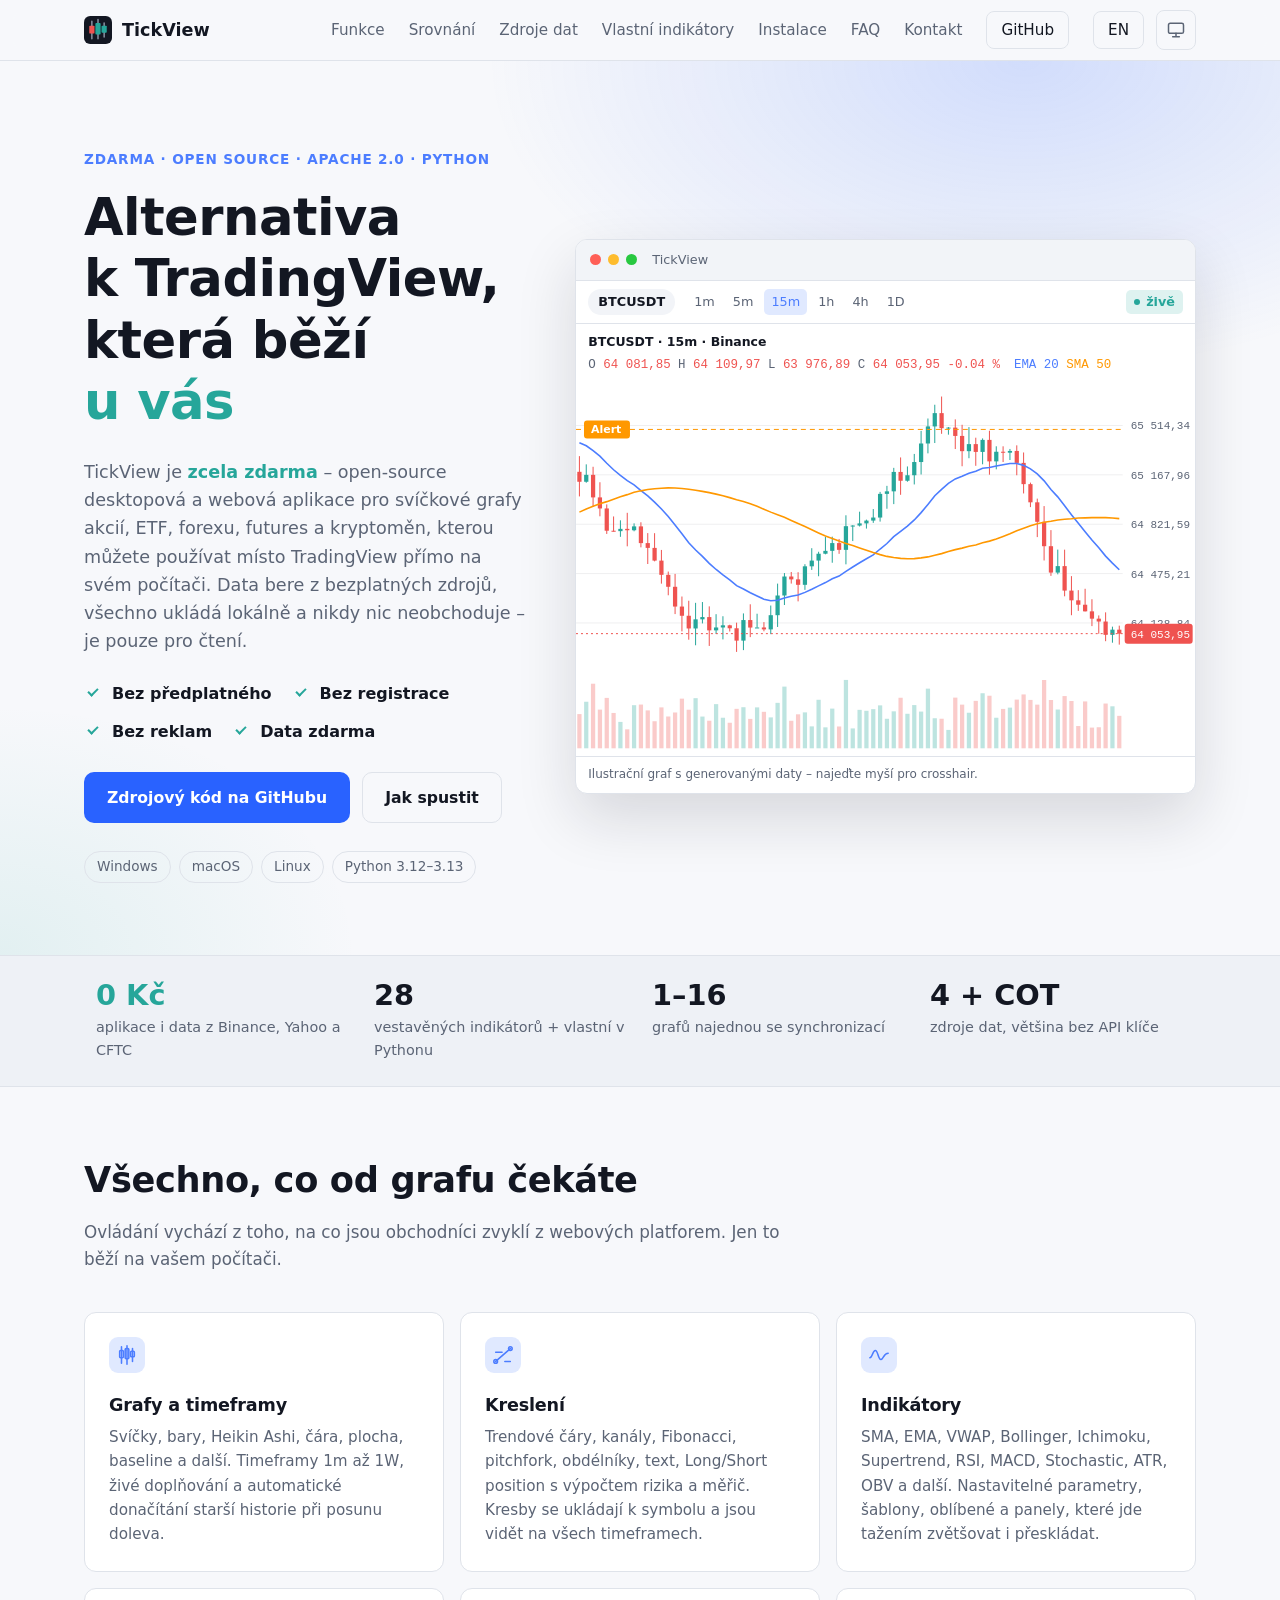
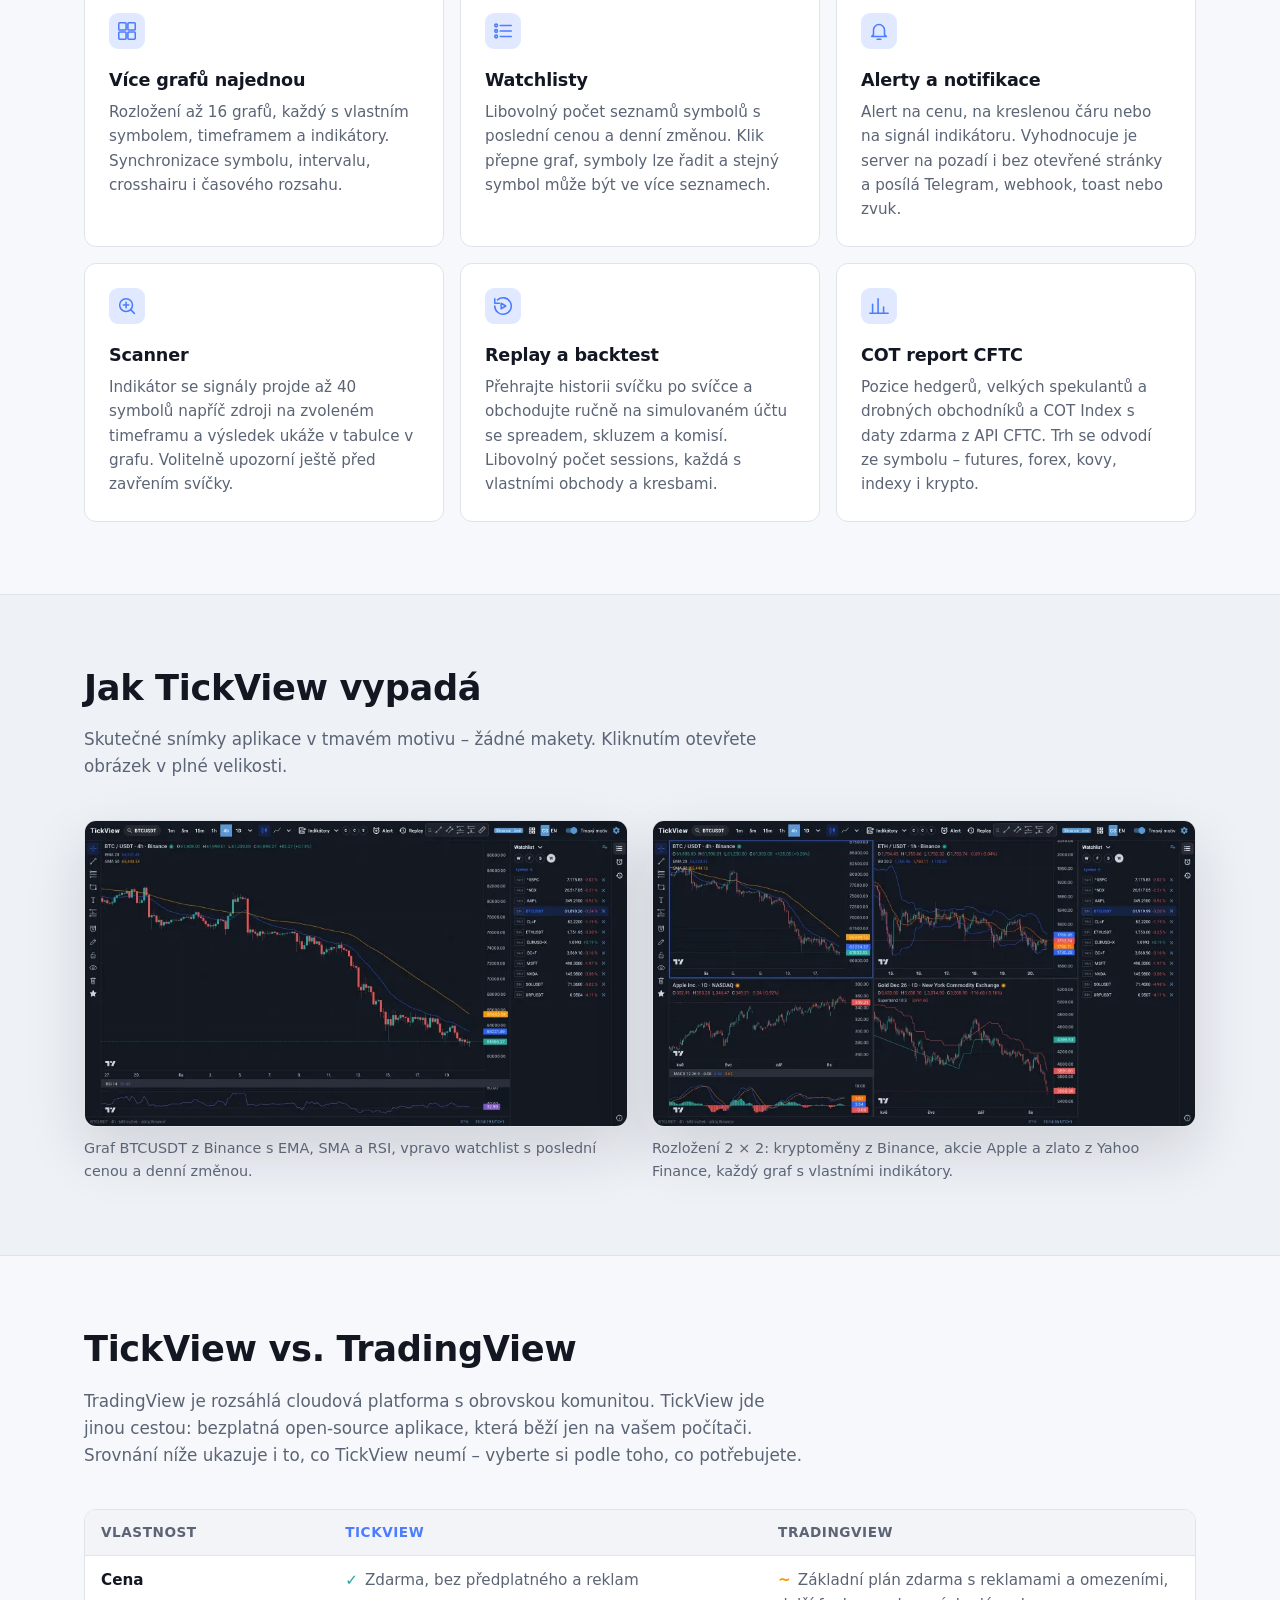
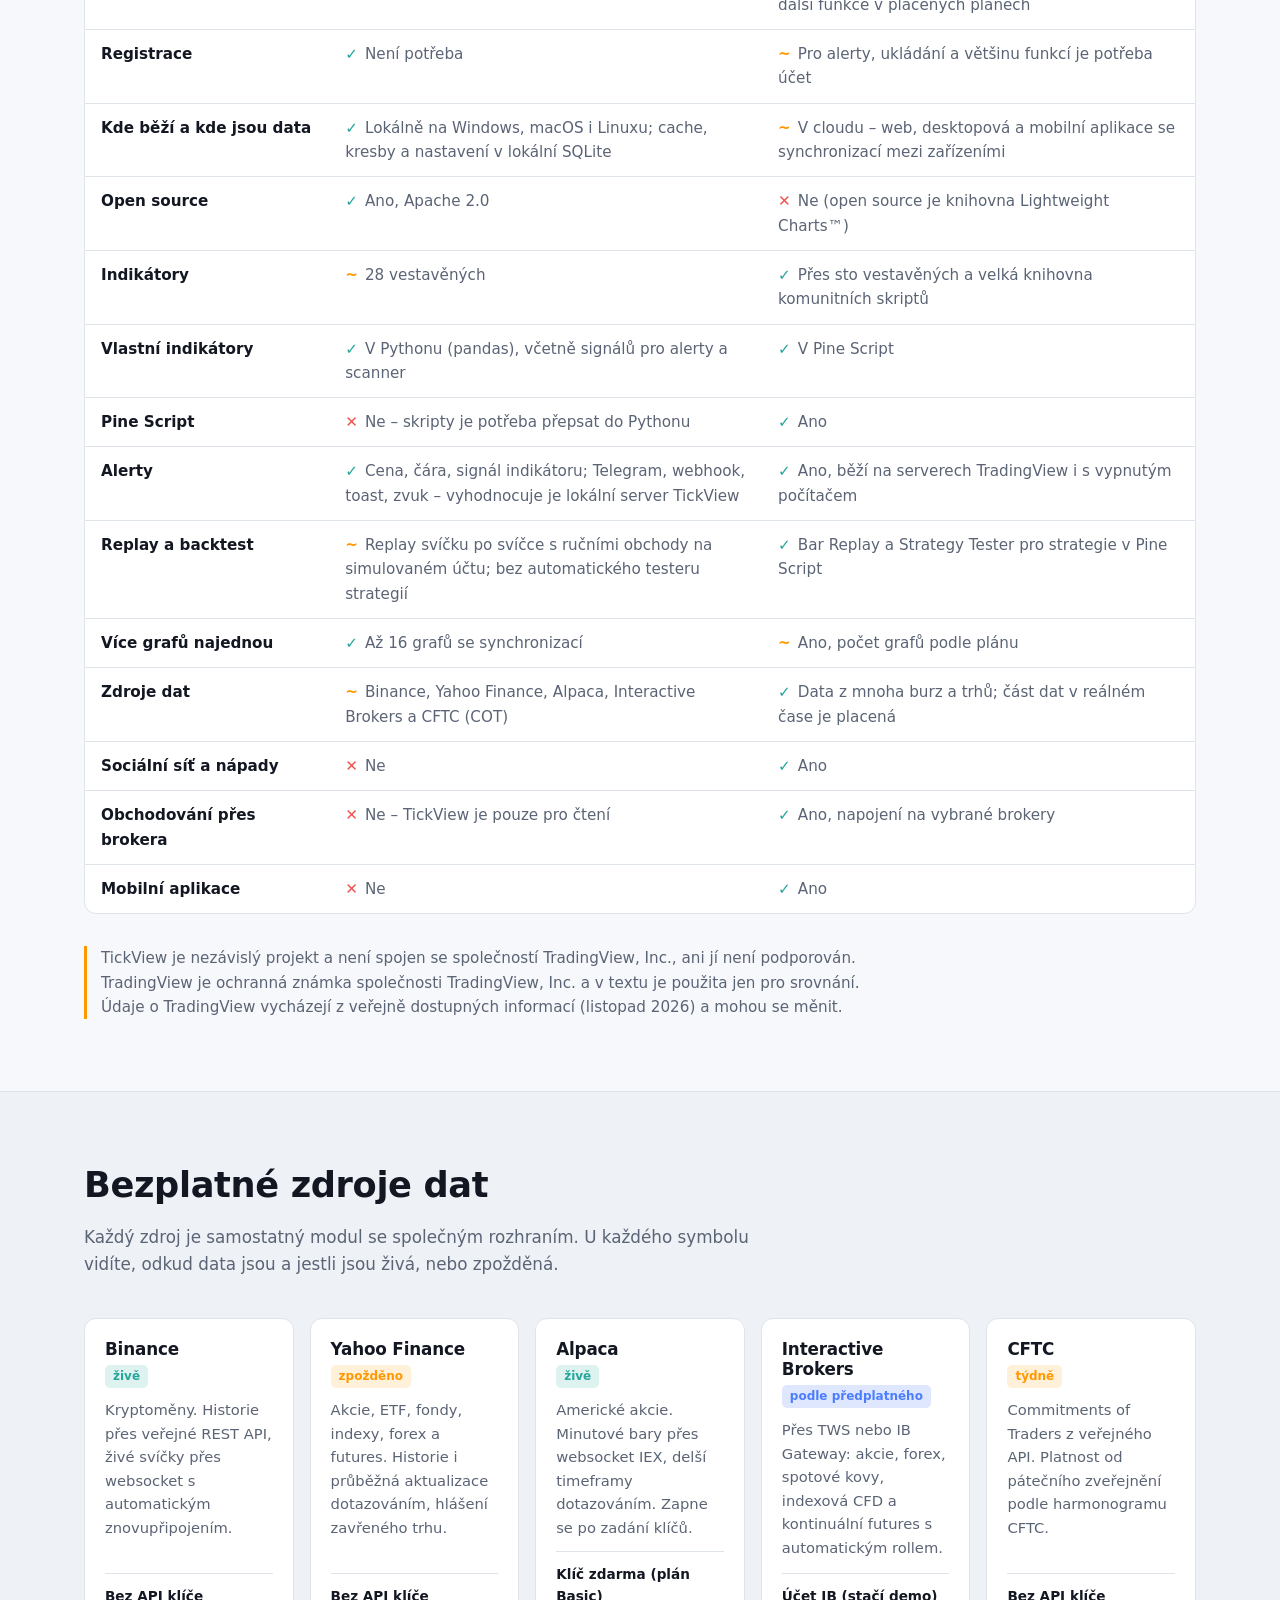
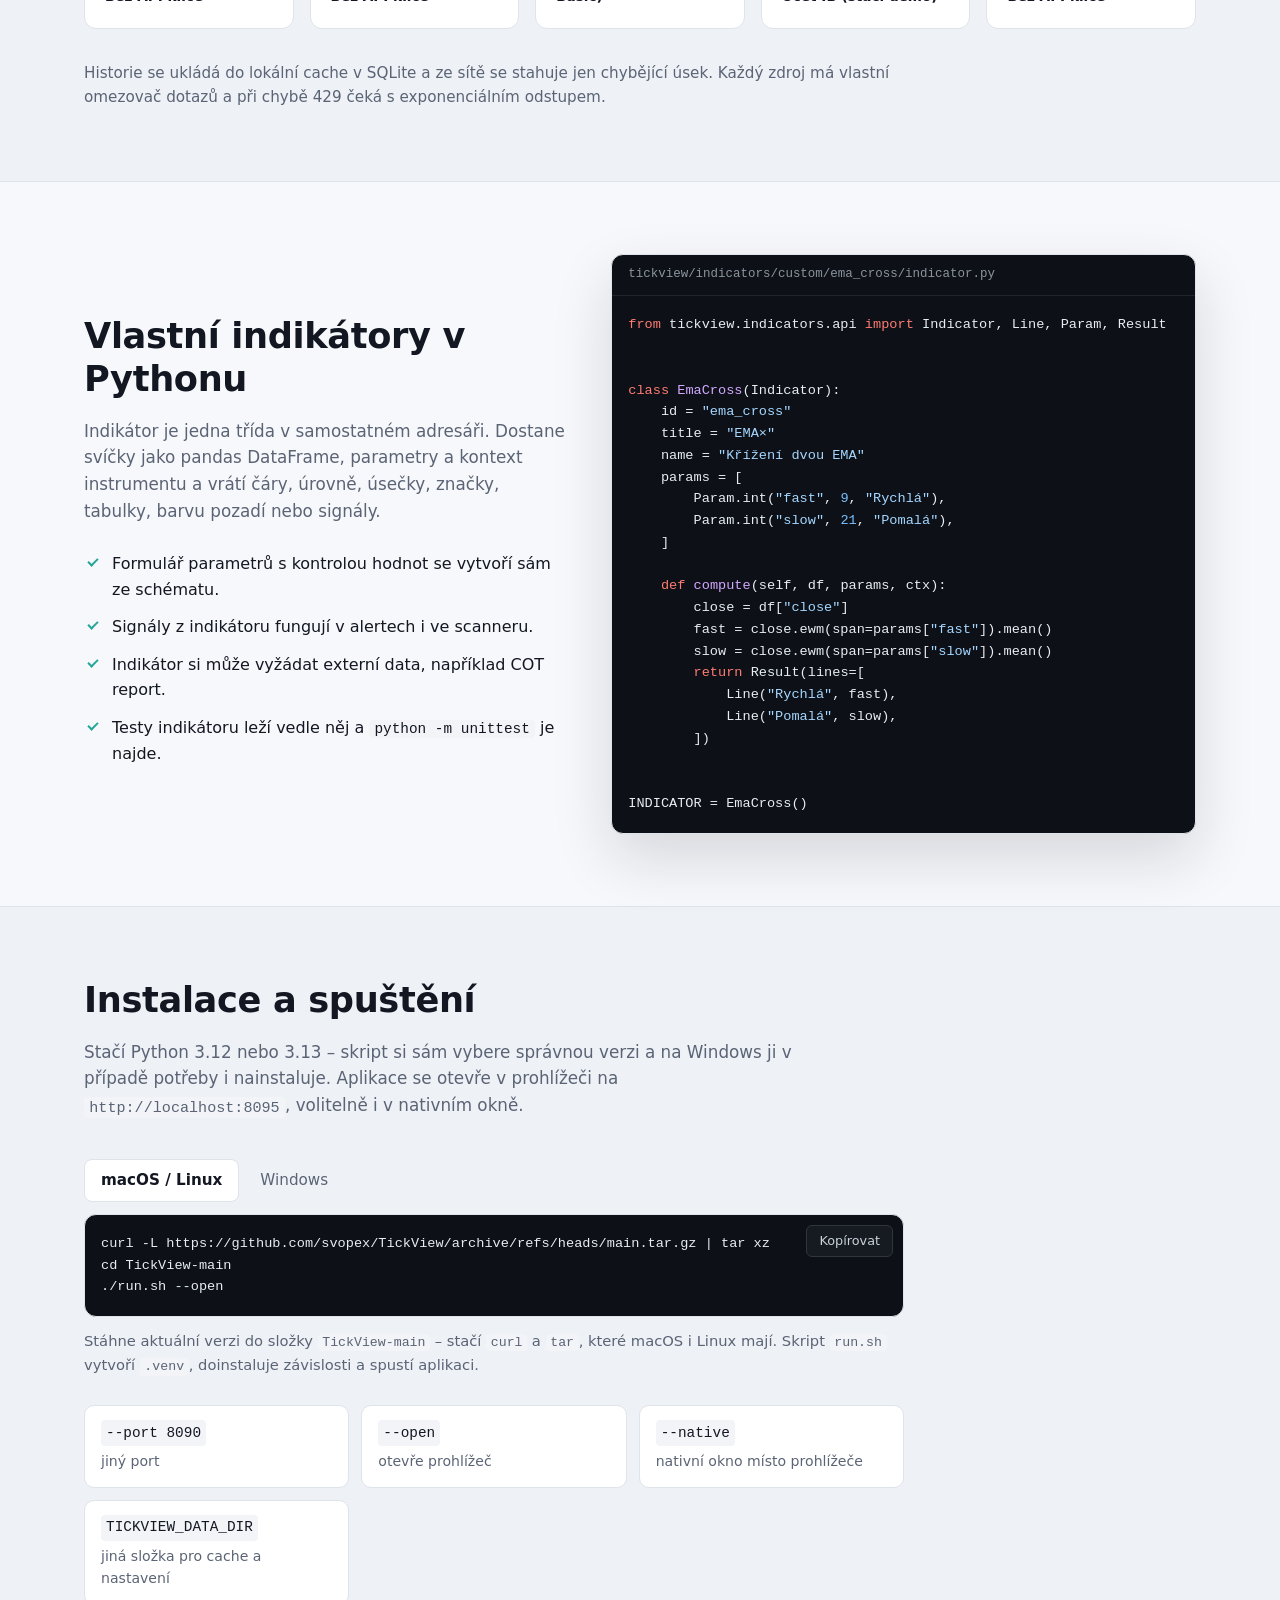
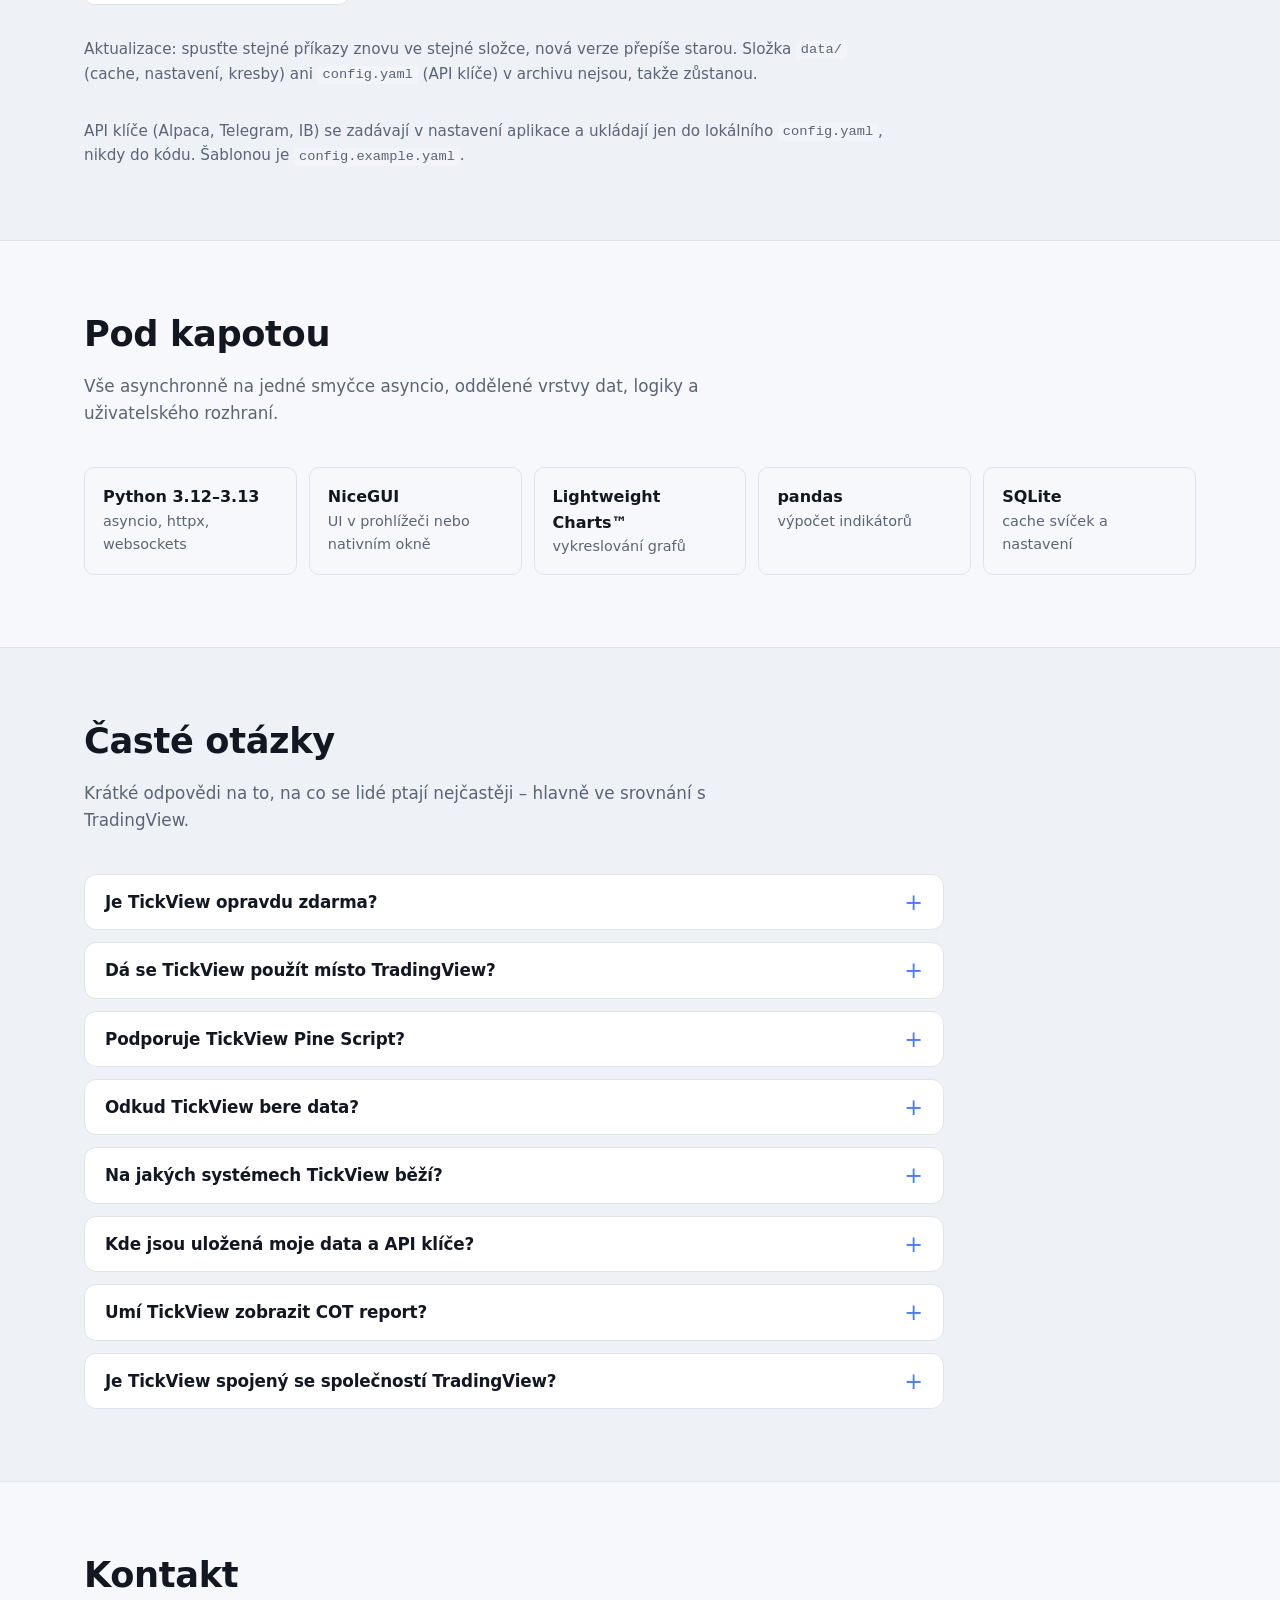
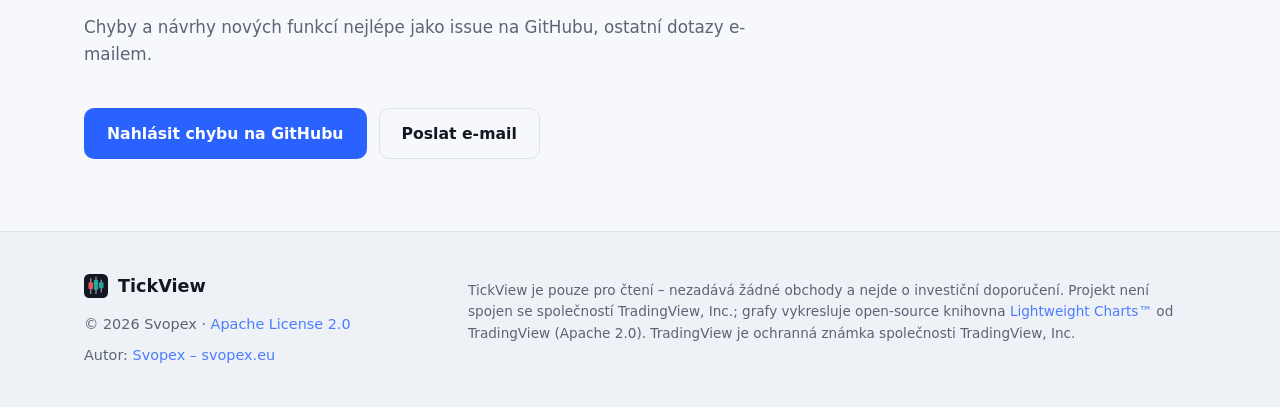
==== index.html @ 40f6e93d "Přidává ověření vlastnictví webu v Google Search Console." ====
<!doctype html>
<html lang="cs">
<head>
  <meta charset="utf-8">
  <meta name="viewport" content="width=device-width, initial-scale=1">
  <title>TickView – open-source alternativa k TradingView zdarma</title>
  <meta name="description" content="Bezplatná open-source alternativa k TradingView. Grafy akcií, forexu a kryptoměn lokálně na Windows, macOS i Linuxu: indikátory v Pythonu, alerty, replay.">
  <meta name="robots" content="index, follow, max-image-preview:large">
  <meta name="author" content="Svopex">
  <meta name="theme-color" content="#0b0e14">
  <!-- Ověření vlastnictví v Google Search Console (služba https://svopex.github.io/TickView/) -->
  <meta name="google-site-verification" content="mMY6GcDdPf8kwCfTuidrC0JeHQnXLa_Z_o8nWYUf0t8">
  <!-- Ověření vlastnictví webu ve vyhledávačích: kód z dané služby vložit do content,
       řádek přesunout mimo tento komentář (stačí tady – en/ patří do stejné služby)
       (Seznam Webmaster → Ověření meta značkou, Bing Webmaster Tools → Meta tag).
  <meta name="seznam-wmt" content="KÓD-SEZNAM">
  <meta name="msvalidate.01" content="KÓD-BING">
  -->
  <!-- Náhled při sdílení (Open Graph a Twitter/X); og:image má 1200 × 630 px -->
  <meta property="og:type" content="website">
  <meta property="og:site_name" content="TickView">
  <meta property="og:url" content="https://svopex.github.io/TickView/">
  <meta property="og:title" content="TickView – open-source alternativa k TradingView zdarma">
  <meta property="og:description" content="Burzovní a krypto grafy, které běží lokálně na vašem počítači. Zdarma, bez registrace a bez reklam – indikátory v Pythonu, alerty, scanner a replay.">
  <meta property="og:locale" content="cs_CZ">
  <meta property="og:locale:alternate" content="en_US">
  <meta property="og:image" content="https://svopex.github.io/TickView/site/img/tickview-open-source-alternativa-k-tradingview-og.png">
  <meta property="og:image:type" content="image/png">
  <meta property="og:image:width" content="1200">
  <meta property="og:image:height" content="630">
  <meta property="og:image:alt" content="TickView – open-source alternativa k TradingView zdarma, ukázka svíčkového grafu BTCUSDT s indikátory">
  <meta name="twitter:card" content="summary_large_image">
  <meta name="twitter:title" content="TickView – open-source alternativa k TradingView zdarma">
  <meta name="twitter:description" content="Burzovní a krypto grafy, které běží lokálně na vašem počítači. Zdarma, bez registrace a bez reklam.">
  <meta name="twitter:image" content="https://svopex.github.io/TickView/site/img/tickview-open-source-alternativa-k-tradingview-og.png">
  <meta name="twitter:image:alt" content="TickView – open-source alternativa k TradingView zdarma, ukázka svíčkového grafu BTCUSDT s indikátory">
  <!-- Jazykové verze pro vyhledávače: čeština (výchozí) a angličtina v en/ -->
  <link rel="canonical" href="https://svopex.github.io/TickView/">
  <link rel="alternate" hreflang="cs" href="https://svopex.github.io/TickView/">
  <link rel="alternate" hreflang="en" href="https://svopex.github.io/TickView/en/">
  <link rel="alternate" hreflang="x-default" href="https://svopex.github.io/TickView/">
  <!-- Stručný popis projektu pro jazykové modely (formát llmstxt.org) -->
  <link rel="help" type="text/markdown" href="https://svopex.github.io/TickView/llms.txt" title="llms.txt">
  <link rel="icon" href="site/favicon.svg" type="image/svg+xml">
  <!-- ?v= obchází cache prohlížeče (GitHub Pages: max-age 10 min) – při změně souborů v site/ zvýšit v obou HTML.
       theme.js je záměrně bez defer: motiv se musí nastavit před vykreslením, jinak stránka problikne. -->
  <script src="site/theme.js?v=8"></script>
  <link rel="stylesheet" href="site/style.css?v=8">
  <script src="site/script.js?v=8" defer></script>
  <!-- Strukturovaná data pro vyhledávače (JSON-LD): aplikace; data, ne spustitelný skript -->
  <script type="application/ld+json">
  {
    "@context": "https://schema.org",
    "@type": "SoftwareApplication",
    "name": "TickView",
    "description": "Bezplatná open-source alternativa k TradingView: desktopová a webová aplikace v Pythonu pro svíčkové grafy akcií, ETF, forexu, futures a kryptoměn, která běží lokálně.",
    "url": "https://svopex.github.io/TickView/",
    "inLanguage": ["cs", "en"],
    "applicationCategory": "FinanceApplication",
    "applicationSubCategory": "Grafy a technická analýza",
    "operatingSystem": "Windows, macOS, Linux",
    "softwareVersion": "0.1.0",
    "softwareRequirements": "Python 3.12 nebo 3.13",
    "downloadUrl": "https://github.com/svopex/TickView/archive/refs/heads/main.zip",
    "installUrl": "https://svopex.github.io/TickView/#instalace",
    "codeRepository": "https://github.com/svopex/TickView",
    "license": "https://www.apache.org/licenses/LICENSE-2.0",
    "isAccessibleForFree": true,
    "offers": {
      "@type": "Offer",
      "price": "0",
      "priceCurrency": "CZK"
    },
    "image": "https://svopex.github.io/TickView/site/img/tickview-open-source-alternativa-k-tradingview-og.png",
    "screenshot": [
      "https://svopex.github.io/TickView/site/img/tickview-alternativa-k-tradingview-graf-btcusdt.webp",
      "https://svopex.github.io/TickView/site/img/tickview-alternativa-k-tradingview-4-grafy.webp"
    ],
    "featureList": [
      "Svíčkové grafy akcií, ETF, forexu, futures a kryptoměn",
      "28 vestavěných indikátorů a vlastní indikátory v Pythonu",
      "Kreslicí nástroje",
      "Alerty přes Telegram a webhook",
      "Scanner až 40 symbolů",
      "Replay a backtest ručních obchodů",
      "Až 16 grafů najednou",
      "COT report CFTC"
    ],
    "author": {
      "@type": "Person",
      "name": "Svopex",
      "url": "https://svopex.eu"
    }
  }
  </script>
  <!-- Strukturovaná data FAQ: otázky a odpovědi musí odpovídat sekci #faq na stránce -->
  <script type="application/ld+json">
  {
    "@context": "https://schema.org",
    "@type": "FAQPage",
    "mainEntity": [
      {
        "@type": "Question",
        "name": "Je TickView opravdu zdarma?",
        "acceptedAnswer": {
          "@type": "Answer",
          "text": "Ano. TickView je open source pod licencí Apache 2.0 a nemá předplatné, registraci ani reklamy. Data z Binance, Yahoo Finance a CFTC jsou zdarma bez API klíče, Alpaca nabízí bezplatný klíč (plán Basic). Pro Interactive Brokers potřebujete účet u IB (stačí demo) a rozsah dat závisí na vašem předplatném."
        }
      },
      {
        "@type": "Question",
        "name": "Dá se TickView použít místo TradingView?",
        "acceptedAnswer": {
          "@type": "Answer",
          "text": "Pro technickou analýzu na vlastním počítači ano: svíčkové grafy, 28 vestavěných indikátorů, kreslení, watchlisty, alerty, scanner, replay a až 16 grafů najednou. TradingView ale nenahradí, pokud potřebujete Pine Script, mobilní aplikaci, synchronizaci v cloudu, sociální síť s nápady nebo obchodování přes brokera přímo z grafu."
        }
      },
      {
        "@type": "Question",
        "name": "Podporuje TickView Pine Script?",
        "acceptedAnswer": {
          "@type": "Answer",
          "text": "Ne. Vlastní indikátory se v TickView píší v Pythonu: jedna třída dostane svíčky jako pandas DataFrame a vrátí čáry, značky, tabulky nebo signály. Skripty v Pine Script je potřeba do Pythonu přepsat."
        }
      },
      {
        "@type": "Question",
        "name": "Odkud TickView bere data?",
        "acceptedAnswer": {
          "@type": "Answer",
          "text": "Z Binance (kryptoměny, živě), Yahoo Finance (akcie, ETF, indexy, forex a futures, zpožděně), Alpaca (americké akcie, živě po zadání klíče), Interactive Brokers přes TWS nebo IB Gateway a z veřejného API CFTC pro COT report. Historie se ukládá do lokální cache v SQLite."
        }
      },
      {
        "@type": "Question",
        "name": "Na jakých systémech TickView běží?",
        "acceptedAnswer": {
          "@type": "Answer",
          "text": "Na Windows, macOS i Linuxu s Pythonem 3.12 nebo 3.13. Spouštěcí skript si připraví prostředí sám, na Windows Python v případě potřeby i nainstaluje. Aplikace se otevře v prohlížeči na localhost, volitelně v nativním okně."
        }
      },
      {
        "@type": "Question",
        "name": "Kde jsou uložená moje data a API klíče?",
        "acceptedAnswer": {
          "@type": "Answer",
          "text": "Jen na vašem počítači. Cache svíček, nastavení, kresby a watchlisty jsou v lokální databázi SQLite, API klíče v souboru config.yaml. TickView nemá žádný účet ani vlastní server; připojuje se jen ke zvoleným zdrojům dat a k Telegramu nebo webhooku, pokud si je nastavíte pro alerty."
        }
      },
      {
        "@type": "Question",
        "name": "Umí TickView zobrazit COT report?",
        "acceptedAnswer": {
          "@type": "Answer",
          "text": "Ano. Indikátory COT ukazují pozice hedgerů, velkých spekulantů a drobných obchodníků i COT Index s daty zdarma z API CFTC. Trh se odvodí ze symbolu – futures, forex, kovy, indexy i kryptoměny."
        }
      },
      {
        "@type": "Question",
        "name": "Je TickView spojený se společností TradingView?",
        "acceptedAnswer": {
          "@type": "Answer",
          "text": "Ne. TickView je nezávislý open-source projekt a není spojen se společností TradingView, Inc. Grafy vykresluje open-source knihovna Lightweight Charts™ od TradingView pod licencí Apache 2.0. TradingView je ochranná známka společnosti TradingView, Inc."
        }
      }
    ]
  }
  </script>
</head>
<body>

  <!-- Horní navigace -->
  <header class="site-header">
    <div class="container header-inner">
      <a class="brand" href="#top" aria-label="TickView – na začátek stránky">
        <img src="site/favicon.svg" alt="" width="28" height="28">
        <span>TickView</span>
      </a>
      <button class="nav-toggle" type="button" aria-expanded="false" aria-controls="site-nav" aria-label="Otevřít menu">
        <span></span><span></span><span></span>
      </button>
      <nav id="site-nav" class="site-nav">
        <a href="#funkce">Funkce</a>
        <a href="#srovnani">Srovnání</a>
        <a href="#zdroje">Zdroje dat</a>
        <a href="#indikatory">Vlastní indikátory</a>
        <a href="#instalace">Instalace</a>
        <a href="#faq">FAQ</a>
        <a href="#kontakt">Kontakt</a>
        <a class="nav-github" href="https://github.com/svopex/TickView" target="_blank" rel="noopener">GitHub</a>
        <!-- Přepínač jazyka: odkaz na anglickou verzi -->
        <a class="nav-lang" href="en/" hreflang="en" lang="en" aria-label="English version" title="English version">EN</a>
      </nav>
      <!-- Přepínač motivu: podle prohlížeče / světlý / tmavý (site/theme.js) -->
      <button class="theme-toggle" type="button" data-mode="auto" aria-label="Motiv: podle prohlížeče (klik přepne)" title="Motiv: podle prohlížeče (klik přepne)">
        <svg class="theme-icon theme-icon-auto" viewBox="0 0 24 24" aria-hidden="true"><rect x="3" y="4" width="18" height="12" rx="2"/><path d="M8 20h8M12 16v4"/></svg>
        <svg class="theme-icon theme-icon-light" viewBox="0 0 24 24" aria-hidden="true"><circle cx="12" cy="12" r="4"/><path d="M12 2v2M12 20v2M4.9 4.9l1.4 1.4M17.7 17.7l1.4 1.4M2 12h2M20 12h2M4.9 19.1l1.4-1.4M17.7 6.3l1.4-1.4"/></svg>
        <svg class="theme-icon theme-icon-dark" viewBox="0 0 24 24" aria-hidden="true"><path d="M20 14.5A8 8 0 1 1 9.5 4a6.5 6.5 0 0 0 10.5 10.5z"/></svg>
      </button>
    </div>
  </header>

  <main id="top">

    <!-- Úvodní sekce s ukázkovým grafem -->
    <section class="hero">
      <div class="container hero-inner">
        <div class="hero-copy">
          <p class="eyebrow">Zdarma · Open source · Apache 2.0 · Python</p>
          <h1>Alternativa k&nbsp;TradingView, která běží <span class="accent">u&nbsp;vás</span></h1>
          <p class="lead">
            TickView je <strong class="accent">zcela zdarma</strong> – open-source desktopová
            a webová aplikace pro svíčkové grafy akcií, ETF, forexu, futures a kryptoměn,
            kterou můžete používat místo TradingView přímo na svém počítači.
            Data bere z bezplatných zdrojů, všechno ukládá lokálně a nikdy nic
            neobchoduje – je pouze pro čtení.
          </p>
          <!-- Zdůraznění, že aplikace nic nestojí -->
          <ul class="check-list free-list" aria-label="Co TickView nevyžaduje">
            <li>Bez předplatného</li>
            <li>Bez registrace</li>
            <li>Bez reklam</li>
            <li>Data zdarma</li>
          </ul>
          <div class="hero-actions">
            <a class="btn btn-primary" href="https://github.com/svopex/TickView" target="_blank" rel="noopener">Zdrojový kód na GitHubu</a>
            <a class="btn btn-ghost" href="#instalace">Jak spustit</a>
          </div>
          <ul class="pill-list" aria-label="Podporované platformy">
            <li>Windows</li>
            <li>macOS</li>
            <li>Linux</li>
            <li>Python 3.12–3.13</li>
          </ul>
        </div>

        <figure class="hero-window">
          <div class="window-bar">
            <span class="dot dot-red"></span><span class="dot dot-yellow"></span><span class="dot dot-green"></span>
            <span class="window-title">TickView</span>
          </div>
          <div class="window-toolbar">
            <span class="symbol-pill">BTCUSDT</span>
            <span class="tf-list"><span class="tf">1m</span><span class="tf">5m</span><span class="tf tf-active">15m</span><span class="tf">1h</span><span class="tf">4h</span><span class="tf">1D</span></span>
            <span class="live-tag">živě</span>
          </div>
          <div class="chart-legend">
            <strong>BTCUSDT · 15m · Binance</strong>
            <span class="legend-values" id="legend-values">O <span data-field="open"></span> H <span data-field="high"></span> L <span data-field="low"></span> C <span data-field="close"></span> <span data-field="change"></span></span>
            <span><span class="ma-fast">EMA 20</span> <span class="ma-slow">SMA 50</span></span>
          </div>
          <div class="hero-chart" id="hero-chart"></div>
          <figcaption>Ilustrační graf s generovanými daty – najeďte myší pro crosshair.</figcaption>
        </figure>
      </div>
    </section>

    <!-- Pás s klíčovými čísly -->
    <section class="stats" aria-label="TickView v číslech">
      <div class="container stats-grid">
        <div class="stat"><strong class="accent">0 Kč</strong><span>aplikace i data z Binance, Yahoo a CFTC</span></div>
        <div class="stat"><strong>28</strong><span>vestavěných indikátorů + vlastní v Pythonu</span></div>
        <div class="stat"><strong>1–16</strong><span>grafů najednou se synchronizací</span></div>
        <div class="stat"><strong>4 + COT</strong><span>zdroje dat, většina bez API klíče</span></div>
      </div>
    </section>

    <!-- Přehled funkcí -->
    <section id="funkce" class="section">
      <div class="container">
        <header class="section-head">
          <h2>Všechno, co od grafu čekáte</h2>
          <p>Ovládání vychází z toho, na co jsou obchodníci zvyklí z webových platforem. Jen to běží na vašem počítači.</p>
        </header>

        <div class="feature-grid">
          <article class="feature">
            <svg class="icon" viewBox="0 0 24 24" aria-hidden="true"><path d="M6 3v18M12 2v20M18 5v14"/><rect x="4" y="7" width="4" height="8" rx="1"/><rect x="10" y="5" width="4" height="11" rx="1"/><rect x="16" y="8" width="4" height="6" rx="1"/></svg>
            <h3>Grafy a timeframy</h3>
            <p>Svíčky, bary, Heikin Ashi, čára, plocha, baseline a další. Timeframy 1m až 1W, živé doplňování a automatické donačítání starší historie při posunu doleva.</p>
          </article>
          <article class="feature">
            <svg class="icon" viewBox="0 0 24 24" aria-hidden="true"><path d="M4 19 20 5"/><circle cx="4" cy="19" r="2"/><circle cx="20" cy="5" r="2"/><path d="M4 9h7M14 19h6"/></svg>
            <h3>Kreslení</h3>
            <p>Trendové čáry, kanály, Fibonacci, pitchfork, obdélníky, text, Long/Short position s výpočtem rizika a měřič. Kresby se ukládají k symbolu a jsou vidět na všech timeframech.</p>
          </article>
          <article class="feature">
            <svg class="icon" viewBox="0 0 24 24" aria-hidden="true"><path d="M2 15c3 0 3-8 6-8s3 10 6 10 3-7 8-7"/></svg>
            <h3>Indikátory</h3>
            <p>SMA, EMA, VWAP, Bollinger, Ichimoku, Supertrend, RSI, MACD, Stochastic, ATR, OBV a další. Nastavitelné parametry, šablony, oblíbené a panely, které jde tažením zvětšovat i přeskládat.</p>
          </article>
          <article class="feature">
            <svg class="icon" viewBox="0 0 24 24" aria-hidden="true"><rect x="3" y="3" width="8" height="8" rx="1"/><rect x="13" y="3" width="8" height="8" rx="1"/><rect x="3" y="13" width="8" height="8" rx="1"/><rect x="13" y="13" width="8" height="8" rx="1"/></svg>
            <h3>Více grafů najednou</h3>
            <p>Rozložení až 16 grafů, každý s vlastním symbolem, timeframem a indikátory. Synchronizace symbolu, intervalu, crosshairu i časového rozsahu.</p>
          </article>
          <article class="feature">
            <svg class="icon" viewBox="0 0 24 24" aria-hidden="true"><path d="M9 6h12M9 12h12M9 18h12"/><circle cx="4.5" cy="6" r="1.5"/><circle cx="4.5" cy="12" r="1.5"/><circle cx="4.5" cy="18" r="1.5"/></svg>
            <h3>Watchlisty</h3>
            <p>Libovolný počet seznamů symbolů s poslední cenou a denní změnou. Klik přepne graf, symboly lze řadit a stejný symbol může být ve více seznamech.</p>
          </article>
          <article class="feature">
            <svg class="icon" viewBox="0 0 24 24" aria-hidden="true"><path d="M6 16v-5a6 6 0 0 1 12 0v5l2 2H4z"/><path d="M10 21h4"/></svg>
            <h3>Alerty a notifikace</h3>
            <p>Alert na cenu, na kreslenou čáru nebo na signál indikátoru. Vyhodnocuje je server na pozadí i bez otevřené stránky a posílá Telegram, webhook, toast nebo zvuk.</p>
          </article>
          <article class="feature">
            <svg class="icon" viewBox="0 0 24 24" aria-hidden="true"><circle cx="11" cy="11" r="7"/><path d="m20 20-4-4"/><path d="M8 11h6M11 8v6"/></svg>
            <h3>Scanner</h3>
            <p>Indikátor se signály projde až 40 symbolů napříč zdroji na zvoleném timeframu a výsledek ukáže v tabulce v grafu. Volitelně upozorní ještě před zavřením svíčky.</p>
          </article>
          <article class="feature">
            <svg class="icon" viewBox="0 0 24 24" aria-hidden="true"><path d="M3 12a9 9 0 1 0 3-6.7"/><path d="M3 4v5h5"/><path d="m10 9 5 3-5 3z"/></svg>
            <h3>Replay a backtest</h3>
            <p>Přehrajte historii svíčku po svíčce a obchodujte ručně na simulovaném účtu se spreadem, skluzem a komisí. Libovolný počet sessions, každá s vlastními obchody a kresbami.</p>
          </article>
          <article class="feature">
            <svg class="icon" viewBox="0 0 24 24" aria-hidden="true"><path d="M5 20V10M11 20V4M17 20v-7M2 20h20"/></svg>
            <h3>COT report CFTC</h3>
            <p>Pozice hedgerů, velkých spekulantů a drobných obchodníků a COT Index s daty zdarma z API CFTC. Trh se odvodí ze symbolu – futures, forex, kovy, indexy i krypto.</p>
          </article>
        </div>
      </div>
    </section>

    <!-- Skutečné snímky aplikace (WebP 1600 × 900); jsou pod ohybem stránky, proto loading="lazy" -->
    <section id="ukazka" class="section section-alt">
      <div class="container">
        <header class="section-head">
          <h2>Jak TickView vypadá</h2>
          <p>Skutečné snímky aplikace v tmavém motivu – žádné makety. Kliknutím otevřete obrázek v plné velikosti.</p>
        </header>
        <div class="screenshot-grid">
          <figure class="screenshot">
            <a href="site/img/tickview-alternativa-k-tradingview-graf-btcusdt.webp">
              <img src="site/img/tickview-alternativa-k-tradingview-graf-btcusdt.webp" srcset="site/img/tickview-alternativa-k-tradingview-graf-btcusdt-800.webp 800w, site/img/tickview-alternativa-k-tradingview-graf-btcusdt.webp 1600w" sizes="(min-width: 900px) 560px, 100vw" width="1600" height="900" loading="lazy" decoding="async"
                   alt="TickView: svíčkový graf BTCUSDT 4h z Binance s indikátory EMA 20, SMA 50 a RSI a watchlistem akcií, indexů a kryptoměn">
            </a>
            <figcaption>Graf BTCUSDT z Binance s EMA, SMA a RSI, vpravo watchlist s poslední cenou a denní změnou.</figcaption>
          </figure>
          <figure class="screenshot">
            <a href="site/img/tickview-alternativa-k-tradingview-4-grafy.webp">
              <img src="site/img/tickview-alternativa-k-tradingview-4-grafy.webp" srcset="site/img/tickview-alternativa-k-tradingview-4-grafy-800.webp 800w, site/img/tickview-alternativa-k-tradingview-4-grafy.webp 1600w" sizes="(min-width: 900px) 560px, 100vw" width="1600" height="900" loading="lazy" decoding="async"
                   alt="TickView: rozložení čtyř grafů – BTCUSDT s klouzavými průměry, ETHUSDT s Bollingerovými pásmy, akcie Apple s MACD a zlato se Supertrendem">
            </a>
            <figcaption>Rozložení 2 × 2: kryptoměny z Binance, akcie Apple a zlato z Yahoo Finance, každý graf s vlastními indikátory.</figcaption>
          </figure>
        </div>
      </div>
    </section>

    <!-- Férové srovnání s TradingView: název používáme jen popisně, včetně toho, co TickView nemá.
         Třídy cmp-yes / cmp-no / cmp-partial přidávají před text značku ✓ / ✕ / ~ (site/style.css). -->
    <section id="srovnani" class="section">
      <div class="container">
        <header class="section-head">
          <h2>TickView vs. TradingView</h2>
          <p>
            TradingView je rozsáhlá cloudová platforma s obrovskou komunitou. TickView jde jinou cestou:
            bezplatná open-source aplikace, která běží jen na vašem počítači. Srovnání níže ukazuje i to,
            co TickView neumí – vyberte si podle toho, co potřebujete.
          </p>
        </header>

        <div class="table-wrap">
          <table class="compare-table">
            <caption class="visually-hidden">Srovnání funkcí TickView a TradingView</caption>
            <thead>
              <tr>
                <th scope="col">Vlastnost</th>
                <th scope="col">TickView</th>
                <th scope="col">TradingView</th>
              </tr>
            </thead>
            <tbody>
              <tr>
                <th scope="row">Cena</th>
                <td class="cmp-yes">Zdarma, bez předplatného a reklam</td>
                <td class="cmp-partial">Základní plán zdarma s reklamami a omezeními, další funkce v placených plánech</td>
              </tr>
              <tr>
                <th scope="row">Registrace</th>
                <td class="cmp-yes">Není potřeba</td>
                <td class="cmp-partial">Pro alerty, ukládání a většinu funkcí je potřeba účet</td>
              </tr>
              <tr>
                <th scope="row">Kde běží a kde jsou data</th>
                <td class="cmp-yes">Lokálně na Windows, macOS i Linuxu; cache, kresby a nastavení v lokální SQLite</td>
                <td class="cmp-partial">V cloudu – web, desktopová a mobilní aplikace se synchronizací mezi zařízeními</td>
              </tr>
              <tr>
                <th scope="row">Open source</th>
                <td class="cmp-yes">Ano, Apache 2.0</td>
                <td class="cmp-no">Ne (open source je knihovna Lightweight Charts™)</td>
              </tr>
              <tr>
                <th scope="row">Indikátory</th>
                <td class="cmp-partial">28 vestavěných</td>
                <td class="cmp-yes">Přes sto vestavěných a velká knihovna komunitních skriptů</td>
              </tr>
              <tr>
                <th scope="row">Vlastní indikátory</th>
                <td class="cmp-yes">V Pythonu (pandas), včetně signálů pro alerty a scanner</td>
                <td class="cmp-yes">V Pine Script</td>
              </tr>
              <tr>
                <th scope="row">Pine Script</th>
                <td class="cmp-no">Ne – skripty je potřeba přepsat do Pythonu</td>
                <td class="cmp-yes">Ano</td>
              </tr>
              <tr>
                <th scope="row">Alerty</th>
                <td class="cmp-yes">Cena, čára, signál indikátoru; Telegram, webhook, toast, zvuk – vyhodnocuje je lokální server TickView</td>
                <td class="cmp-yes">Ano, běží na serverech TradingView i s vypnutým počítačem</td>
              </tr>
              <tr>
                <th scope="row">Replay a backtest</th>
                <td class="cmp-partial">Replay svíčku po svíčce s ručními obchody na simulovaném účtu; bez automatického testeru strategií</td>
                <td class="cmp-yes">Bar Replay a Strategy Tester pro strategie v Pine Script</td>
              </tr>
              <tr>
                <th scope="row">Více grafů najednou</th>
                <td class="cmp-yes">Až 16 grafů se synchronizací</td>
                <td class="cmp-partial">Ano, počet grafů podle plánu</td>
              </tr>
              <tr>
                <th scope="row">Zdroje dat</th>
                <td class="cmp-partial">Binance, Yahoo Finance, Alpaca, Interactive Brokers a CFTC (COT)</td>
                <td class="cmp-yes">Data z mnoha burz a trhů; část dat v reálném čase je placená</td>
              </tr>
              <tr>
                <th scope="row">Sociální síť a nápady</th>
                <td class="cmp-no">Ne</td>
                <td class="cmp-yes">Ano</td>
              </tr>
              <tr>
                <th scope="row">Obchodování přes brokera</th>
                <td class="cmp-no">Ne – TickView je pouze pro čtení</td>
                <td class="cmp-yes">Ano, napojení na vybrané brokery</td>
              </tr>
              <tr>
                <th scope="row">Mobilní aplikace</th>
                <td class="cmp-no">Ne</td>
                <td class="cmp-yes">Ano</td>
              </tr>
            </tbody>
          </table>
        </div>

        <!-- Viditelné upozornění na nezávislost (právní mantinel: název TradingView jen popisně) -->
        <p class="note independence-note">
          TickView je nezávislý projekt a není spojen se společností TradingView, Inc., ani jí není podporován.
          TradingView je ochranná známka společnosti TradingView, Inc. a v textu je použita jen pro srovnání.
          Údaje o TradingView vycházejí z veřejně dostupných informací (listopad 2026) a mohou se měnit.
        </p>
      </div>
    </section>

    <!-- Zdroje dat -->
    <section id="zdroje" class="section section-alt">
      <div class="container">
        <header class="section-head">
          <h2>Bezplatné zdroje dat</h2>
          <p>Každý zdroj je samostatný modul se společným rozhraním. U každého symbolu vidíte, odkud data jsou a jestli jsou živá, nebo zpožděná.</p>
        </header>

        <div class="source-grid">
          <article class="source">
            <header><h3>Binance</h3><span class="tag tag-live">živě</span></header>
            <p>Kryptoměny. Historie přes veřejné REST API, živé svíčky přes websocket s automatickým znovupřipojením.</p>
            <p class="source-meta">Bez API klíče</p>
          </article>
          <article class="source">
            <header><h3>Yahoo Finance</h3><span class="tag tag-delay">zpožděno</span></header>
            <p>Akcie, ETF, fondy, indexy, forex a futures. Historie i průběžná aktualizace dotazováním, hlášení zavřeného trhu.</p>
            <p class="source-meta">Bez API klíče</p>
          </article>
          <article class="source">
            <header><h3>Alpaca</h3><span class="tag tag-live">živě</span></header>
            <p>Americké akcie. Minutové bary přes websocket IEX, delší timeframy dotazováním. Zapne se po zadání klíčů.</p>
            <p class="source-meta">Klíč zdarma (plán Basic)</p>
          </article>
          <article class="source">
            <header><h3>Interactive Brokers</h3><span class="tag tag-mixed">podle předplatného</span></header>
            <p>Přes TWS nebo IB Gateway: akcie, forex, spotové kovy, indexová CFD a kontinuální futures s automatickým rollem.</p>
            <p class="source-meta">Účet IB (stačí demo)</p>
          </article>
          <article class="source">
            <header><h3>CFTC</h3><span class="tag tag-delay">týdně</span></header>
            <p>Commitments of Traders z veřejného API. Platnost od pátečního zveřejnění podle harmonogramu CFTC.</p>
            <p class="source-meta">Bez API klíče</p>
          </article>
        </div>

        <p class="note">
          Historie se ukládá do lokální cache v SQLite a ze sítě se stahuje jen chybějící úsek.
          Každý zdroj má vlastní omezovač dotazů a při chybě 429 čeká s exponenciálním odstupem.
        </p>
      </div>
    </section>

    <!-- Vlastní indikátory s ukázkou kódu -->
    <section id="indikatory" class="section">
      <div class="container split">
        <div class="split-copy">
          <h2>Vlastní indikátory v Pythonu</h2>
          <p>
            Indikátor je jedna třída v samostatném adresáři. Dostane svíčky jako pandas
            DataFrame, parametry a kontext instrumentu a vrátí čáry, úrovně, úsečky,
            značky, tabulky, barvu pozadí nebo signály.
          </p>
          <ul class="check-list">
            <li>Formulář parametrů s kontrolou hodnot se vytvoří sám ze schématu.</li>
            <li>Signály z indikátoru fungují v alertech i ve scanneru.</li>
            <li>Indikátor si může vyžádat externí data, například COT report.</li>
            <li>Testy indikátoru leží vedle něj a <code>python -m unittest</code> je najde.</li>
          </ul>
        </div>
        <div class="code-card">
          <div class="code-head">
            <span>tickview/indicators/custom/ema_cross/indicator.py</span>
          </div>
<pre><code><span class="tok-k">from</span> tickview.indicators.api <span class="tok-k">import</span> Indicator, Line, Param, Result


<span class="tok-k">class</span> <span class="tok-f">EmaCross</span>(Indicator):
    id = <span class="tok-s">"ema_cross"</span>
    title = <span class="tok-s">"EMA×"</span>
    name = <span class="tok-s">"Křížení dvou EMA"</span>
    params = [
        Param.int(<span class="tok-s">"fast"</span>, <span class="tok-n">9</span>, <span class="tok-s">"Rychlá"</span>),
        Param.int(<span class="tok-s">"slow"</span>, <span class="tok-n">21</span>, <span class="tok-s">"Pomalá"</span>),
    ]

    <span class="tok-k">def</span> <span class="tok-f">compute</span>(self, df, params, ctx):
        close = df[<span class="tok-s">"close"</span>]
        fast = close.ewm(span=params[<span class="tok-s">"fast"</span>]).mean()
        slow = close.ewm(span=params[<span class="tok-s">"slow"</span>]).mean()
        <span class="tok-k">return</span> Result(lines=[
            Line(<span class="tok-s">"Rychlá"</span>, fast),
            Line(<span class="tok-s">"Pomalá"</span>, slow),
        ])


INDICATOR = EmaCross()</code></pre>
        </div>
      </div>
    </section>

    <!-- Instalace a spuštění -->
    <section id="instalace" class="section section-alt">
      <div class="container">
        <header class="section-head">
          <h2>Instalace a spuštění</h2>
          <p>Stačí Python 3.12 nebo 3.13 – skript si sám vybere správnou verzi a na Windows ji v případě potřeby i nainstaluje. Aplikace se otevře v prohlížeči na <code>http://localhost:8095</code>, volitelně i v nativním okně.</p>
        </header>

        <div class="tabs">
          <div class="tab-list" role="tablist" aria-label="Operační systém">
            <button class="tab" type="button" role="tab" id="tab-unix" aria-controls="panel-unix" aria-selected="true">macOS / Linux</button>
            <button class="tab" type="button" role="tab" id="tab-windows" aria-controls="panel-windows" aria-selected="false" tabindex="-1">Windows</button>
          </div>

          <!-- macOS / Linux: stažení přes curl + tar (oba jsou v systému, tar zachová spustitelný run.sh) -->
          <div class="tab-panel" role="tabpanel" id="panel-unix" aria-labelledby="tab-unix">
            <div class="terminal">
<pre id="cmd-unix"><code>curl -L https://github.com/svopex/TickView/archive/refs/heads/main.tar.gz | tar xz
cd TickView-main
./run.sh --open</code></pre>
              <button class="copy-btn" type="button" data-copy-target="cmd-unix">Kopírovat</button>
            </div>
            <p class="hint">
              Stáhne aktuální verzi do složky <code>TickView-main</code> – stačí <code>curl</code> a <code>tar</code>,
              které macOS i Linux mají. Skript <code>run.sh</code> vytvoří <code>.venv</code>, doinstaluje závislosti
              a spustí aplikaci.
            </p>
          </div>

          <!-- Windows: curl.exe a tar.exe jsou součástí Windows 10 (1803+) a 11; curl.exe kvůli aliasu curl
               v PowerShellu 5.1, .\ kvůli spuštění skriptu z aktuální složky v PowerShellu;
               --open stejně jako u run.sh, aby byl postup na obou platformách stejný -->
          <div class="tab-panel" role="tabpanel" id="panel-windows" aria-labelledby="tab-windows" hidden>
            <div class="terminal">
<pre id="cmd-windows"><code>curl.exe -L -o TickView.zip https://github.com/svopex/TickView/archive/refs/heads/main.zip
tar -xf TickView.zip
cd TickView-main
.\run-windows.bat --open</code></pre>
              <button class="copy-btn" type="button" data-copy-target="cmd-windows">Kopírovat</button>
            </div>
            <p class="hint">
              Funguje v příkazové řádce i v PowerShellu na Windows 10 a 11, <code>curl</code> a <code>tar</code> jsou
              součástí systému. Skript najde Python (když chybí, sám ho nainstaluje jen pro vás, bez administrátorských
              práv), připraví <code>.venv</code>, doinstaluje závislosti a otevře prohlížeč.
            </p>
          </div>
        </div>

        <div class="option-grid">
          <div class="option"><code>--port 8090</code><span>jiný port</span></div>
          <div class="option"><code>--open</code><span>otevře prohlížeč</span></div>
          <div class="option"><code>--native</code><span>nativní okno místo prohlížeče</span></div>
          <div class="option"><code>TICKVIEW_DATA_DIR</code><span>jiná složka pro cache a nastavení</span></div>
        </div>

        <p class="note">
          Aktualizace: spusťte stejné příkazy znovu ve stejné složce, nová verze přepíše starou.
          Složka <code>data/</code> (cache, nastavení, kresby) ani <code>config.yaml</code> (API klíče)
          v archivu nejsou, takže zůstanou.
        </p>

        <p class="note">
          API klíče (Alpaca, Telegram, IB) se zadávají v nastavení aplikace a ukládají jen do lokálního
          <code>config.yaml</code>, nikdy do kódu. Šablonou je <code>config.example.yaml</code>.
        </p>
      </div>
    </section>

    <!-- Technologie pod kapotou -->
    <section class="section">
      <div class="container">
        <header class="section-head">
          <h2>Pod kapotou</h2>
          <p>Vše asynchronně na jedné smyčce asyncio, oddělené vrstvy dat, logiky a uživatelského rozhraní.</p>
        </header>
        <ul class="stack-list">
          <li><strong>Python 3.12–3.13</strong><span>asyncio, httpx, websockets</span></li>
          <li><strong>NiceGUI</strong><span>UI v prohlížeči nebo nativním okně</span></li>
          <li><strong>Lightweight Charts™</strong><span>vykreslování grafů</span></li>
          <li><strong>pandas</strong><span>výpočet indikátorů</span></li>
          <li><strong>SQLite</strong><span>cache svíček a nastavení</span></li>
        </ul>
      </div>
    </section>

    <!-- Časté otázky: rozbalovací <details> bez JavaScriptu; texty musí odpovídat FAQPage JSON-LD v <head> -->
    <section id="faq" class="section section-alt">
      <div class="container">
        <header class="section-head">
          <h2>Časté otázky</h2>
          <p>Krátké odpovědi na to, na co se lidé ptají nejčastěji – hlavně ve srovnání s TradingView.</p>
        </header>
        <div class="faq-list">
          <details class="faq-item">
            <summary><h3>Je TickView opravdu zdarma?</h3></summary>
            <p>Ano. TickView je open source pod licencí Apache 2.0 a nemá předplatné, registraci ani reklamy. Data z Binance, Yahoo Finance a CFTC jsou zdarma bez API klíče, Alpaca nabízí bezplatný klíč (plán Basic). Pro Interactive Brokers potřebujete účet u IB (stačí demo) a rozsah dat závisí na vašem předplatném.</p>
          </details>
          <details class="faq-item">
            <summary><h3>Dá se TickView použít místo TradingView?</h3></summary>
            <p>Pro technickou analýzu na vlastním počítači ano: svíčkové grafy, 28 vestavěných indikátorů, kreslení, watchlisty, alerty, scanner, replay a až 16 grafů najednou. TradingView ale nenahradí, pokud potřebujete Pine Script, mobilní aplikaci, synchronizaci v cloudu, sociální síť s nápady nebo obchodování přes brokera přímo z grafu.</p>
          </details>
          <details class="faq-item">
            <summary><h3>Podporuje TickView Pine Script?</h3></summary>
            <p>Ne. Vlastní indikátory se v TickView píší v Pythonu: jedna třída dostane svíčky jako pandas DataFrame a vrátí čáry, značky, tabulky nebo signály. Skripty v Pine Script je potřeba do Pythonu přepsat.</p>
          </details>
          <details class="faq-item">
            <summary><h3>Odkud TickView bere data?</h3></summary>
            <p>Z Binance (kryptoměny, živě), Yahoo Finance (akcie, ETF, indexy, forex a futures, zpožděně), Alpaca (americké akcie, živě po zadání klíče), Interactive Brokers přes TWS nebo IB Gateway a z veřejného API CFTC pro COT report. Historie se ukládá do lokální cache v SQLite.</p>
          </details>
          <details class="faq-item">
            <summary><h3>Na jakých systémech TickView běží?</h3></summary>
            <p>Na Windows, macOS i Linuxu s Pythonem 3.12 nebo 3.13. Spouštěcí skript si připraví prostředí sám, na Windows Python v případě potřeby i nainstaluje. Aplikace se otevře v prohlížeči na localhost, volitelně v nativním okně.</p>
          </details>
          <details class="faq-item">
            <summary><h3>Kde jsou uložená moje data a API klíče?</h3></summary>
            <p>Jen na vašem počítači. Cache svíček, nastavení, kresby a watchlisty jsou v lokální databázi SQLite, API klíče v souboru <code>config.yaml</code>. TickView nemá žádný účet ani vlastní server; připojuje se jen ke zvoleným zdrojům dat a k Telegramu nebo webhooku, pokud si je nastavíte pro alerty.</p>
          </details>
          <details class="faq-item">
            <summary><h3>Umí TickView zobrazit COT report?</h3></summary>
            <p>Ano. Indikátory COT ukazují pozice hedgerů, velkých spekulantů a drobných obchodníků i COT Index s daty zdarma z API CFTC. Trh se odvodí ze symbolu – futures, forex, kovy, indexy i kryptoměny.</p>
          </details>
          <details class="faq-item">
            <summary><h3>Je TickView spojený se společností TradingView?</h3></summary>
            <p>Ne. TickView je nezávislý open-source projekt a není spojen se společností TradingView, Inc. Grafy vykresluje open-source knihovna Lightweight Charts™ od TradingView pod licencí Apache 2.0. TradingView je ochranná známka společnosti TradingView, Inc.</p>
          </details>
        </div>
      </div>
    </section>

    <!-- Kontakt: e-mail je v data-email obrácený a v base64, aby ho nenašli roboti;
         site/script.js ho složí až po kliknutí a rovnou otevře poštovního klienta.
         Stejný řetězec je v en/index.html a tickview/ui/about_dialog.py (při změně upravit všude). -->
    <section id="kontakt" class="section">
      <div class="container">
        <header class="section-head">
          <h2>Kontakt</h2>
          <p>Chyby a návrhy nových funkcí nejlépe jako issue na GitHubu, ostatní dotazy e-mailem.</p>
        </header>
        <div class="contact-actions">
          <a class="btn btn-primary" href="https://github.com/svopex/TickView/issues" target="_blank" rel="noopener">Nahlásit chybu na GitHubu</a>
          <button class="btn btn-ghost email-btn" type="button" data-email="dWUueGVwb3ZzQHdlaXZrY2l0">Poslat e-mail</button>
        </div>
        <noscript><p class="note">Tlačítko pro odeslání e-mailu vyžaduje JavaScript.</p></noscript>
      </div>
    </section>

  </main>

  <!-- Patička s licencí a upozorněním -->
  <footer class="site-footer">
    <div class="container footer-inner">
      <div>
        <a class="brand" href="#top">
          <img src="site/favicon.svg" alt="" width="24" height="24">
          <span>TickView</span>
        </a>
        <p>© 2026 Svopex · <a href="https://github.com/svopex/TickView/blob/main/LICENSE" target="_blank" rel="noopener">Apache License 2.0</a></p>
        <p>Autor: <a href="https://svopex.eu" target="_blank" rel="author noopener">Svopex – svopex.eu</a></p>
      </div>
      <p class="disclaimer">
        TickView je pouze pro čtení – nezadává žádné obchody a nejde o investiční doporučení.
        Projekt není spojen se společností TradingView, Inc.; grafy vykresluje open-source knihovna
        <a href="https://www.tradingview.com/lightweight-charts/" target="_blank" rel="noopener">Lightweight Charts™</a> od TradingView (Apache 2.0).
        TradingView je ochranná známka společnosti TradingView, Inc.
      </p>
    </div>
  </footer>

</body>
</html>
---- site/style.css ----
/* Styly prezentačního webu TickView (GitHub Pages). */

/* Barevné tokeny – každá barva jednou jako light-dark(světlá, tmavá).
   Bez ruční volby platí motiv prohlížeče (color-scheme: light dark),
   přepínač v hlavičce nastaví data-theme (site/theme.js). */
:root {
  color-scheme: light dark;
  --bg: light-dark(#f7f8fb, #0b0e14);
  --bg-alt: light-dark(#eef1f6, #0f131b);
  --surface: light-dark(#ffffff, #131722);
  --surface-2: light-dark(#f2f4f8, #1a1f2c);
  --border: light-dark(#dfe3ea, #242a38);
  --text: light-dark(#131722, #e6e9ef);
  --muted: light-dark(#5b6475, #9aa3b5);
  --grid: light-dark(rgba(19, 23, 34, 0.07), rgba(154, 163, 181, 0.09));
  --crosshair: light-dark(rgba(19, 23, 34, 0.45), rgba(154, 163, 181, 0.55));
  --shadow: 0 24px 60px light-dark(rgba(19, 23, 34, 0.14), rgba(0, 0, 0, 0.45));
  --accent: #2962ff;
  --accent-hover: #4c7dff;
  --up: #26a69a;
  --down: #ef5350;
  --orange: #ff9800;
  --code-bg: #0d1117;
  --radius: 12px;
  --font: system-ui, -apple-system, "Segoe UI", Roboto, "Helvetica Neue", Arial, sans-serif;
  --mono: ui-monospace, "SF Mono", Menlo, Consolas, "Liberation Mono", monospace;
}

:root[data-theme="light"] {
  color-scheme: light;
}

:root[data-theme="dark"] {
  color-scheme: dark;
}

/* Základ */
*,
*::before,
*::after {
  box-sizing: border-box;
}

html {
  scroll-behavior: smooth;
  scroll-padding-top: 72px;
}

@media (prefers-reduced-motion: reduce) {
  html {
    scroll-behavior: auto;
  }
}

body {
  margin: 0;
  background: var(--bg);
  color: var(--text);
  font-family: var(--font);
  font-size: 16px;
  line-height: 1.6;
  -webkit-font-smoothing: antialiased;
}

a {
  color: var(--accent-hover);
  text-decoration: none;
}

a:hover {
  text-decoration: underline;
}

code {
  font-family: var(--mono);
  font-size: 0.9em;
  padding: 0.1em 0.35em;
  border-radius: 4px;
  background: var(--surface-2);
}

h1,
h2,
h3 {
  line-height: 1.2;
  margin: 0 0 0.5em;
  letter-spacing: -0.01em;
}

.container {
  width: 100%;
  max-width: 1160px;
  margin: 0 auto;
  padding: 0 16px;
}

@media (min-width: 640px) {
  .container {
    padding: 0 24px;
  }
}

/* Hlavička a navigace */
.site-header {
  position: sticky;
  top: 0;
  z-index: 10;
  background: color-mix(in srgb, var(--bg) 85%, transparent);
  backdrop-filter: blur(10px);
  border-bottom: 1px solid var(--border);
}

.header-inner {
  display: flex;
  align-items: center;
  gap: 12px;
  height: 60px;
}

/* Logo vlevo, navigace a tlačítka se odsunou doprava */
.header-inner > .brand {
  margin-right: auto;
}

/* Přepínač motivu – zobrazí se jen ikona aktuálního režimu */
.theme-toggle {
  display: inline-flex;
  align-items: center;
  justify-content: center;
  width: 40px;
  height: 40px;
  padding: 0;
  border: 1px solid var(--border);
  border-radius: 8px;
  background: transparent;
  color: var(--muted);
  cursor: pointer;
}

.theme-toggle:hover {
  color: var(--text);
  border-color: var(--muted);
}

.theme-icon {
  display: none;
  width: 20px;
  height: 20px;
  fill: none;
  stroke: currentColor;
  stroke-width: 1.8;
  stroke-linecap: round;
  stroke-linejoin: round;
}

.theme-toggle[data-mode="auto"] .theme-icon-auto,
.theme-toggle[data-mode="light"] .theme-icon-light,
.theme-toggle[data-mode="dark"] .theme-icon-dark {
  display: block;
}

.brand {
  display: inline-flex;
  align-items: center;
  gap: 10px;
  color: var(--text);
  font-weight: 700;
  font-size: 1.1rem;
}

.brand:hover {
  text-decoration: none;
}

.site-nav {
  display: flex;
  align-items: center;
  gap: 24px;
}

/* Odkazy v navigaci se nezalamují (víceslovné položky jako „Data sources“) */
.site-nav a {
  color: var(--muted);
  font-size: 0.95rem;
  white-space: nowrap;
}

.site-nav a:hover {
  color: var(--text);
  text-decoration: none;
}

/* GitHub a přepínač jazyka (CS/EN) jako orámovaná tlačítka */
.site-nav .nav-github,
.site-nav .nav-lang {
  color: var(--text);
  padding: 6px 14px;
  border: 1px solid var(--border);
  border-radius: 8px;
}

.nav-toggle {
  display: none;
  width: 40px;
  height: 40px;
  padding: 10px 8px;
  border: 1px solid var(--border);
  border-radius: 8px;
  background: transparent;
  cursor: pointer;
}

.nav-toggle span {
  display: block;
  height: 2px;
  margin: 4px 0;
  background: var(--text);
  border-radius: 1px;
}

/* Mobilní navigace – rozbalovací menu pod hlavičkou; hranice 1040px, protože
   pod ní se odkazy, GitHub, přepínač jazyka a motivu do jednoho řádku nevejdou
   (anglická hlavička potřebuje ~985px, rezerva je na posuvník okna) */
@media (max-width: 1040px) {
  /* Hamburger až za přepínačem motivu, úplně vpravo */
  .nav-toggle {
    display: block;
    order: 2;
  }

  .site-nav {
    display: none;
    position: absolute;
    top: 60px;
    left: 0;
    right: 0;
    flex-direction: column;
    align-items: stretch;
    gap: 0;
    padding: 8px 16px 16px;
    background: var(--bg);
    border-bottom: 1px solid var(--border);
  }

  .site-nav.is-open {
    display: flex;
  }

  .site-nav a {
    padding: 10px 0;
  }

  .site-nav .nav-github,
  .site-nav .nav-lang {
    margin-top: 8px;
    text-align: center;
  }
}

/* Úvodní sekce */
.hero {
  padding: 64px 0 48px;
  background:
    radial-gradient(ellipse 60% 50% at 80% 0%, color-mix(in srgb, var(--accent) 18%, transparent), transparent 70%),
    radial-gradient(ellipse 40% 40% at 0% 100%, color-mix(in srgb, var(--up) 10%, transparent), transparent 70%);
}

.hero-inner {
  display: grid;
  grid-template-columns: 1fr;
  gap: 48px;
  align-items: center;
}

@media (min-width: 980px) {
  .hero {
    padding: 88px 0 72px;
  }

  .hero-inner {
    grid-template-columns: 5fr 7fr;
  }
}

.eyebrow {
  margin: 0 0 16px;
  color: var(--accent-hover);
  font-size: 0.85rem;
  font-weight: 600;
  letter-spacing: 0.06em;
  text-transform: uppercase;
}

.hero h1 {
  font-size: clamp(2rem, 5vw, 3.2rem);
  font-weight: 800;
}

.accent {
  color: var(--up);
}

.lead {
  margin: 0 0 20px;
  color: var(--muted);
  font-size: 1.1rem;
}

/* Řada „Bez předplatného / registrace / reklam“ – fajfky z .check-list, položky vedle sebe
   (dvojitý selektor, aby okraj nepřebilo pozdější .check-list { margin: 0 }) */
.check-list.free-list {
  display: flex;
  flex-wrap: wrap;
  column-gap: 20px;
  margin-bottom: 22px;
  font-weight: 600;
}

.hero-actions {
  display: flex;
  flex-wrap: wrap;
  gap: 12px;
  margin-bottom: 28px;
}

/* Základ tlačítek pro odkazy i <button>: průhledný rámeček a žádné pozadí
   (u <button> ruší výchozí vzhled prohlížeče, výška je stejná pro všechny
   varianty); .btn-primary / .btn-ghost níže pozadí i rámeček přepíšou */
.btn {
  display: inline-flex;
  align-items: center;
  justify-content: center;
  padding: 12px 22px;
  border: 1px solid transparent;
  border-radius: 10px;
  background: none;
  font-family: inherit;
  font-weight: 600;
  font-size: 0.98rem;
  cursor: pointer;
  transition: background-color 0.15s, border-color 0.15s;
}

.btn:hover {
  text-decoration: none;
}

.btn-primary {
  background: var(--accent);
  color: #fff;
}

.btn-primary:hover {
  background: var(--accent-hover);
}

.btn-ghost {
  border: 1px solid var(--border);
  color: var(--text);
}

.btn-ghost:hover {
  border-color: var(--muted);
}

/* Kontakt: odkaz na issues a tlačítko pro e-mail vedle sebe */
.contact-actions {
  display: flex;
  flex-wrap: wrap;
  gap: 12px;
}

.pill-list {
  display: flex;
  flex-wrap: wrap;
  gap: 8px;
  margin: 0;
  padding: 0;
  list-style: none;
}

.pill-list li {
  padding: 4px 12px;
  border: 1px solid var(--border);
  border-radius: 999px;
  color: var(--muted);
  font-size: 0.85rem;
}

/* Okno s ukázkovým grafem */
.hero-window {
  margin: 0;
  min-width: 0;
  background: var(--surface);
  border: 1px solid var(--border);
  border-radius: var(--radius);
  box-shadow: var(--shadow);
  overflow: hidden;
}

.window-bar {
  display: flex;
  align-items: center;
  gap: 7px;
  padding: 10px 14px;
  border-bottom: 1px solid var(--border);
  background: var(--surface-2);
}

.dot {
  width: 11px;
  height: 11px;
  border-radius: 50%;
}

.dot-red { background: #ff5f57; }
.dot-yellow { background: #febc2e; }
.dot-green { background: #28c840; }

.window-title {
  margin-left: 8px;
  color: var(--muted);
  font-size: 0.8rem;
}

.window-toolbar {
  display: flex;
  align-items: center;
  gap: 4px;
  padding: 8px 12px;
  border-bottom: 1px solid var(--border);
  font-size: 0.8rem;
  overflow: hidden;
  white-space: nowrap;
}

.symbol-pill {
  flex-shrink: 0;
  margin-right: 8px;
  padding: 3px 10px;
  border-radius: 999px;
  background: var(--surface-2);
  font-weight: 700;
}

.tf {
  padding: 3px 7px;
  border-radius: 5px;
  color: var(--muted);
}

.tf-active {
  color: var(--accent-hover);
  background: color-mix(in srgb, var(--accent) 14%, transparent);
}

.tf-list {
  display: flex;
  gap: 4px;
  min-width: 0;
  overflow: hidden;
}

.live-tag {
  flex-shrink: 0;
  margin-left: auto;
  padding: 2px 8px;
  border-radius: 5px;
  background: color-mix(in srgb, var(--up) 15%, transparent);
  color: var(--up);
  font-weight: 600;
}

.live-tag::before {
  content: "";
  display: inline-block;
  width: 6px;
  height: 6px;
  margin-right: 6px;
  border-radius: 50%;
  background: var(--up);
  vertical-align: middle;
  animation: pulse 1.6s ease-in-out infinite;
}

@keyframes pulse {
  50% { opacity: 0.3; }
}

@media (prefers-reduced-motion: reduce) {
  .live-tag::before {
    animation: none;
  }
}

.chart-legend {
  display: flex;
  flex-wrap: wrap;
  gap: 4px 14px;
  padding: 8px 12px 0;
  font-size: 0.78rem;
  font-family: var(--mono);
  color: var(--muted);
}

.chart-legend strong {
  font-family: var(--font);
  color: var(--text);
}

.legend-values.is-up span { color: var(--up); }
.legend-values.is-down span { color: var(--down); }
.ma-fast { color: var(--accent-hover); }
.ma-slow { color: var(--orange); }

.hero-chart {
  height: 320px;
  cursor: crosshair;
}

@media (min-width: 640px) {
  .hero-chart {
    height: 380px;
  }
}

.hero-chart svg {
  display: block;
  font: 11px var(--mono);
  width: 100%;
  height: 100%;
}

.hero-window figcaption {
  padding: 8px 12px;
  border-top: 1px solid var(--border);
  color: var(--muted);
  font-size: 0.75rem;
}

/* Prvky SVG grafu (generuje site/script.js) */
.grid-line { stroke: var(--grid); }
.wick-up { stroke: var(--up); }
.wick-down { stroke: var(--down); }
.body-up { fill: var(--up); }
.body-down { fill: var(--down); }
.vol-up { fill: var(--up); opacity: 0.3; }
.vol-down { fill: var(--down); opacity: 0.3; }
.ma-line { fill: none; stroke-width: 1.6; }
.ma-line-fast { stroke: var(--accent-hover); }
.ma-line-slow { stroke: var(--orange); }
.axis-label { fill: var(--muted); }
.alert-line { stroke: var(--orange); stroke-dasharray: 5 4; }
.alert-tag { fill: var(--orange); }
.alert-text { fill: #fff; font-family: var(--font); font-weight: 600; }
.last-line { stroke-dasharray: 2 3; }
.last-up .last-line { stroke: var(--up); }
.last-down .last-line { stroke: var(--down); }
.last-up .last-tag { fill: var(--up); }
.last-down .last-tag { fill: var(--down); }
.last-text { fill: #fff; }
.crosshair-line { stroke: var(--crosshair); stroke-dasharray: 4 4; }
.crosshair-tag { fill: var(--surface-2); stroke: var(--border); }
.crosshair-text { fill: var(--text); }

/* Pás s čísly */
.stats {
  border-top: 1px solid var(--border);
  border-bottom: 1px solid var(--border);
  background: var(--bg-alt);
}

.stats-grid {
  display: grid;
  grid-template-columns: repeat(2, 1fr);
}

@media (min-width: 860px) {
  .stats-grid {
    grid-template-columns: repeat(4, 1fr);
  }
}

.stat {
  display: flex;
  flex-direction: column;
  gap: 4px;
  padding: 24px 12px;
}

.stat strong {
  font-size: 1.8rem;
  font-weight: 800;
  line-height: 1.1;
}

.stat span {
  color: var(--muted);
  font-size: 0.9rem;
}

/* Obecné sekce */
.section {
  padding: 72px 0;
}

.section-alt {
  background: var(--bg-alt);
  border-top: 1px solid var(--border);
  border-bottom: 1px solid var(--border);
}

.section-head {
  max-width: 720px;
  margin-bottom: 40px;
}

.section-head h2,
.split-copy h2 {
  font-size: clamp(1.6rem, 3.5vw, 2.2rem);
  font-weight: 800;
}

.section-head p,
.split-copy p {
  margin: 0;
  color: var(--muted);
  font-size: 1.05rem;
}

.note {
  max-width: 820px;
  margin: 32px 0 0;
  color: var(--muted);
  font-size: 0.95rem;
}

/* Karty funkcí */
.feature-grid {
  display: grid;
  grid-template-columns: repeat(auto-fill, minmax(280px, 1fr));
  gap: 16px;
}

.feature {
  padding: 24px;
  background: var(--surface);
  border: 1px solid var(--border);
  border-radius: var(--radius);
  transition: border-color 0.15s, transform 0.15s;
}

.feature:hover {
  border-color: color-mix(in srgb, var(--accent) 60%, var(--border));
  transform: translateY(-2px);
}

@media (prefers-reduced-motion: reduce) {
  .feature:hover {
    transform: none;
  }
}

.feature h3 {
  font-size: 1.1rem;
}

.feature p {
  margin: 0;
  color: var(--muted);
  font-size: 0.95rem;
}

.icon {
  width: 36px;
  height: 36px;
  margin-bottom: 14px;
  padding: 7px;
  border-radius: 9px;
  background: color-mix(in srgb, var(--accent) 14%, transparent);
  fill: none;
  stroke: var(--accent-hover);
  stroke-width: 1.7;
  stroke-linecap: round;
  stroke-linejoin: round;
}

/* Karty zdrojů dat */
.source-grid {
  display: grid;
  grid-template-columns: repeat(auto-fill, minmax(200px, 1fr));
  gap: 16px;
}

.source {
  display: flex;
  flex-direction: column;
  padding: 20px;
  background: var(--surface);
  border: 1px solid var(--border);
  border-radius: var(--radius);
}

/* Štítek pod názvem zdroje – vedle dlouhého názvu by se nevešel */
.source header {
  display: flex;
  flex-direction: column;
  align-items: flex-start;
  gap: 6px;
  margin-bottom: 10px;
}

.source h3 {
  margin: 0;
  font-size: 1.05rem;
}

.source p {
  margin: 0 0 12px;
  color: var(--muted);
  font-size: 0.92rem;
}

.source .source-meta {
  margin: auto 0 0;
  padding-top: 12px;
  border-top: 1px solid var(--border);
  color: var(--text);
  font-size: 0.85rem;
  font-weight: 600;
}

.tag {
  padding: 2px 8px;
  border-radius: 5px;
  font-size: 0.75rem;
  font-weight: 600;
  white-space: nowrap;
}

.tag-live { background: color-mix(in srgb, var(--up) 15%, transparent); color: var(--up); }
.tag-delay { background: color-mix(in srgb, var(--orange) 15%, transparent); color: var(--orange); }
.tag-mixed { background: color-mix(in srgb, var(--accent) 15%, transparent); color: var(--accent-hover); }

/* Dvousloupcová sekce s ukázkou kódu */
.split {
  display: grid;
  grid-template-columns: 1fr;
  gap: 40px;
  align-items: center;
}

@media (min-width: 980px) {
  .split {
    grid-template-columns: 5fr 6fr;
  }
}

.split-copy p {
  margin-bottom: 20px;
}

.check-list {
  margin: 0;
  padding: 0;
  list-style: none;
}

.check-list li {
  position: relative;
  padding: 6px 0 6px 28px;
}

.check-list li::before {
  content: "";
  position: absolute;
  left: 4px;
  top: 13px;
  width: 10px;
  height: 6px;
  border-left: 2px solid var(--up);
  border-bottom: 2px solid var(--up);
  transform: rotate(-45deg);
}

.code-card {
  min-width: 0;
  background: var(--code-bg);
  border: 1px solid var(--border);
  border-radius: var(--radius);
  box-shadow: var(--shadow);
  overflow: hidden;
}

.code-head {
  padding: 10px 16px;
  border-bottom: 1px solid #21262d;
  color: #8b949e;
  font-family: var(--mono);
  font-size: 0.78rem;
  overflow: hidden;
  text-overflow: ellipsis;
  white-space: nowrap;
}

.code-card pre,
.terminal pre {
  margin: 0;
  padding: 18px 16px;
  overflow-x: auto;
  color: #e6edf3;
  font-family: var(--mono);
  font-size: 0.85rem;
  line-height: 1.6;
}

.code-card code,
.terminal code {
  padding: 0;
  background: none;
  font-size: inherit;
}

/* Zvýraznění syntaxe v ukázce kódu */
.tok-k { color: #ff7b72; }
.tok-s { color: #a5d6ff; }
.tok-f { color: #d2a8ff; }
.tok-n { color: #79c0ff; }

/* Záložky instalace */
.tabs {
  max-width: 820px;
}

.tab-list {
  display: flex;
  gap: 4px;
  margin-bottom: 12px;
}

.tab {
  padding: 8px 16px;
  border: 1px solid transparent;
  border-radius: 8px;
  background: transparent;
  color: var(--muted);
  font: inherit;
  font-size: 0.95rem;
  cursor: pointer;
}

.tab:hover {
  color: var(--text);
}

.tab[aria-selected="true"] {
  border-color: var(--border);
  background: var(--surface);
  color: var(--text);
  font-weight: 600;
}

:focus-visible {
  outline: 2px solid var(--accent-hover);
  outline-offset: 2px;
}

/* Blok příkazu: text se posouvá vodorovně ve vlastním sloupci, tlačítko
   „Kopírovat“ má sloupec vpravo, takže dlouhý řádek pod něj nezajede */
.terminal {
  display: flex;
  align-items: flex-start;
  background: var(--code-bg);
  border: 1px solid var(--border);
  border-radius: var(--radius);
}

.terminal pre {
  flex: 1;
  min-width: 0;
}

.copy-btn {
  flex-shrink: 0;
  margin: 10px 10px 0 0;
  padding: 5px 12px;
  border: 1px solid #30363d;
  border-radius: 6px;
  background: #161b22;
  color: #c9d1d9;
  font: inherit;
  font-size: 0.8rem;
  cursor: pointer;
}

.copy-btn:hover {
  border-color: #8b949e;
}

.copy-btn.is-copied {
  border-color: var(--up);
  color: var(--up);
}

.hint {
  margin: 12px 0 0;
  color: var(--muted);
  font-size: 0.92rem;
}

.option-grid {
  display: grid;
  grid-template-columns: repeat(auto-fill, minmax(220px, 1fr));
  gap: 12px;
  max-width: 820px;
  margin-top: 28px;
}

.option {
  display: flex;
  flex-direction: column;
  gap: 4px;
  padding: 14px 16px;
  background: var(--surface);
  border: 1px solid var(--border);
  border-radius: 10px;
}

.option > code {
  align-self: flex-start;
}

.option span {
  color: var(--muted);
  font-size: 0.88rem;
}

/* Text jen pro čtečky obrazovky a vyhledávače (např. <caption> srovnávací tabulky) */
.visually-hidden {
  position: absolute;
  width: 1px;
  height: 1px;
  margin: -1px;
  padding: 0;
  overflow: hidden;
  clip-path: inset(50%);
  white-space: nowrap;
  border: 0;
}

/* Snímky aplikace – dva vedle sebe, na úzkém displeji pod sebou;
   width/height v HTML drží poměr stran, CSS je jen zmenší na šířku sloupce */
.screenshot-grid {
  display: grid;
  grid-template-columns: 1fr;
  gap: 24px;
}

@media (min-width: 900px) {
  .screenshot-grid {
    grid-template-columns: repeat(2, 1fr);
  }
}

.screenshot {
  margin: 0;
  min-width: 0;
}

.screenshot a {
  display: block;
  border: 1px solid var(--border);
  border-radius: var(--radius);
  box-shadow: var(--shadow);
  overflow: hidden;
  transition: border-color 0.15s;
}

.screenshot a:hover {
  border-color: color-mix(in srgb, var(--accent) 60%, var(--border));
}

.screenshot img {
  display: block;
  width: 100%;
  height: auto;
}

.screenshot figcaption {
  margin-top: 10px;
  color: var(--muted);
  font-size: 0.9rem;
}

/* Srovnávací tabulka TickView vs. TradingView – na úzkém displeji se posouvá vodorovně */
.table-wrap {
  overflow-x: auto;
  background: var(--surface);
  border: 1px solid var(--border);
  border-radius: var(--radius);
}

.compare-table {
  width: 100%;
  min-width: 640px;
  border-collapse: collapse;
  font-size: 0.95rem;
}

.compare-table th,
.compare-table td {
  padding: 12px 16px;
  border-bottom: 1px solid var(--border);
  text-align: left;
  vertical-align: top;
}

.compare-table tbody tr:last-child th,
.compare-table tbody tr:last-child td {
  border-bottom: 0;
}

.compare-table thead th {
  background: var(--surface-2);
  font-size: 0.85rem;
  letter-spacing: 0.04em;
  text-transform: uppercase;
  color: var(--muted);
}

/* Sloupec TickView je zvýrazněný barvou akcentu */
.compare-table thead th:nth-child(2) {
  color: var(--accent-hover);
}

.compare-table tbody th {
  width: 22%;
  font-weight: 600;
}

.compare-table td {
  width: 39%;
  color: var(--muted);
}

/* Značka před textem buňky: ✓ má, ✕ nemá, ~ částečně / s omezením */
.cmp-yes::before,
.cmp-no::before,
.cmp-partial::before {
  display: inline-block;
  width: 1.3em;
  font-weight: 700;
}

.cmp-yes::before {
  content: "✓";
  color: var(--up);
}

.cmp-no::before {
  content: "✕";
  color: var(--down);
}

.cmp-partial::before {
  content: "~";
  color: var(--orange);
}

/* Upozornění na nezávislost pod tabulkou – zvýrazněné levým pruhem */
.independence-note {
  padding-left: 14px;
  border-left: 3px solid var(--orange);
}

/* Časté otázky – rozbalovací položky <details> */
.faq-list {
  display: grid;
  gap: 12px;
  max-width: 860px;
}

.faq-item {
  background: var(--surface);
  border: 1px solid var(--border);
  border-radius: var(--radius);
}

.faq-item[open] {
  border-color: color-mix(in srgb, var(--accent) 50%, var(--border));
}

.faq-item summary {
  display: flex;
  align-items: center;
  justify-content: space-between;
  gap: 16px;
  padding: 16px 20px;
  cursor: pointer;
  list-style: none;
}

/* Safari: skrytí výchozího trojúhelníku, místo něj vlastní +/− vpravo */
.faq-item summary::-webkit-details-marker {
  display: none;
}

.faq-item summary::after {
  content: "+";
  flex-shrink: 0;
  color: var(--accent-hover);
  font-size: 1.4rem;
  line-height: 1;
}

.faq-item[open] summary::after {
  content: "−";
}

.faq-item summary h3 {
  margin: 0;
  font-size: 1.05rem;
}

.faq-item p {
  margin: 0;
  padding: 0 20px 18px;
  color: var(--muted);
}

/* Seznam technologií */
.stack-list {
  display: grid;
  grid-template-columns: repeat(auto-fill, minmax(200px, 1fr));
  gap: 12px;
  margin: 0;
  padding: 0;
  list-style: none;
}

.stack-list li {
  display: flex;
  flex-direction: column;
  padding: 16px 18px;
  border: 1px solid var(--border);
  border-radius: 10px;
}

.stack-list span {
  color: var(--muted);
  font-size: 0.9rem;
}

/* Patička */
.site-footer {
  padding: 40px 0;
  border-top: 1px solid var(--border);
  background: var(--bg-alt);
  font-size: 0.9rem;
}

.footer-inner {
  display: grid;
  grid-template-columns: 1fr;
  gap: 20px;
}

@media (min-width: 860px) {
  .footer-inner {
    grid-template-columns: 1fr 2fr;
    align-items: start;
  }
}

.site-footer p {
  margin: 8px 0 0;
  color: var(--muted);
}

.disclaimer {
  font-size: 0.85rem;
}
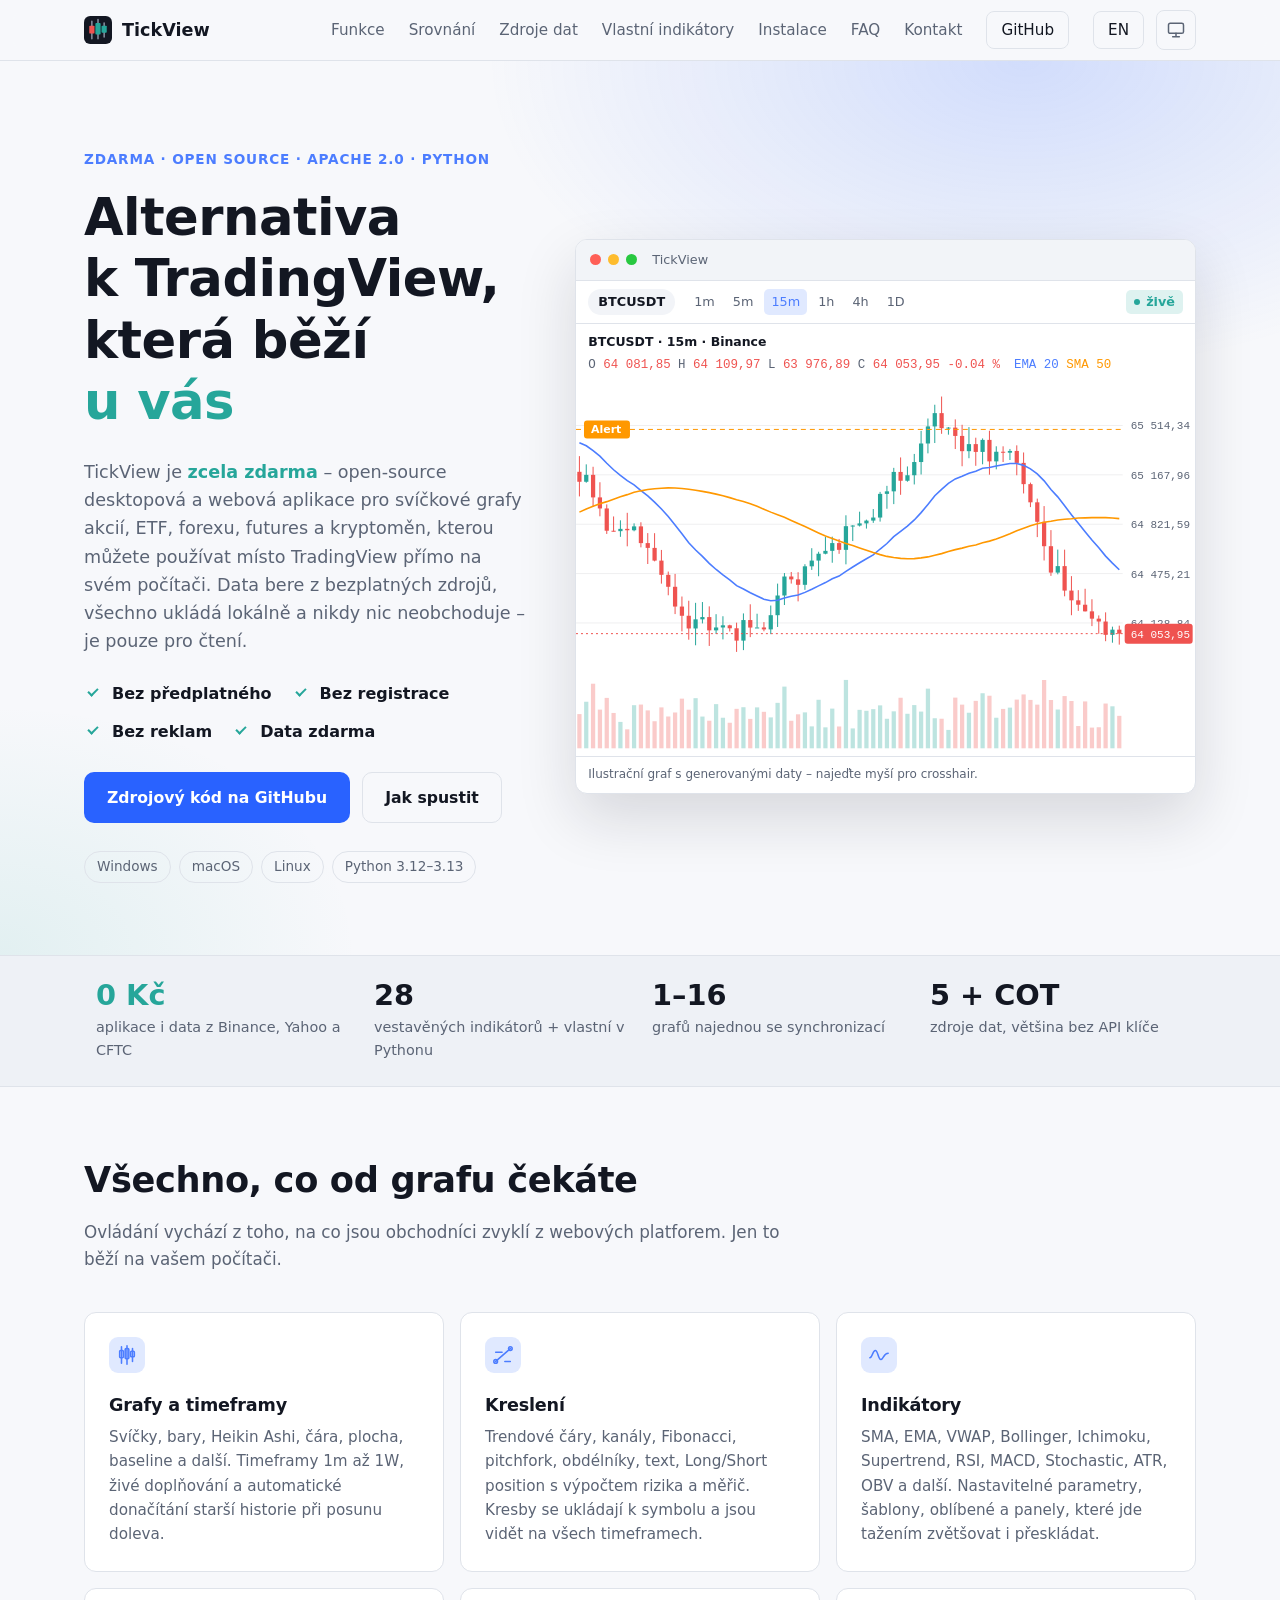
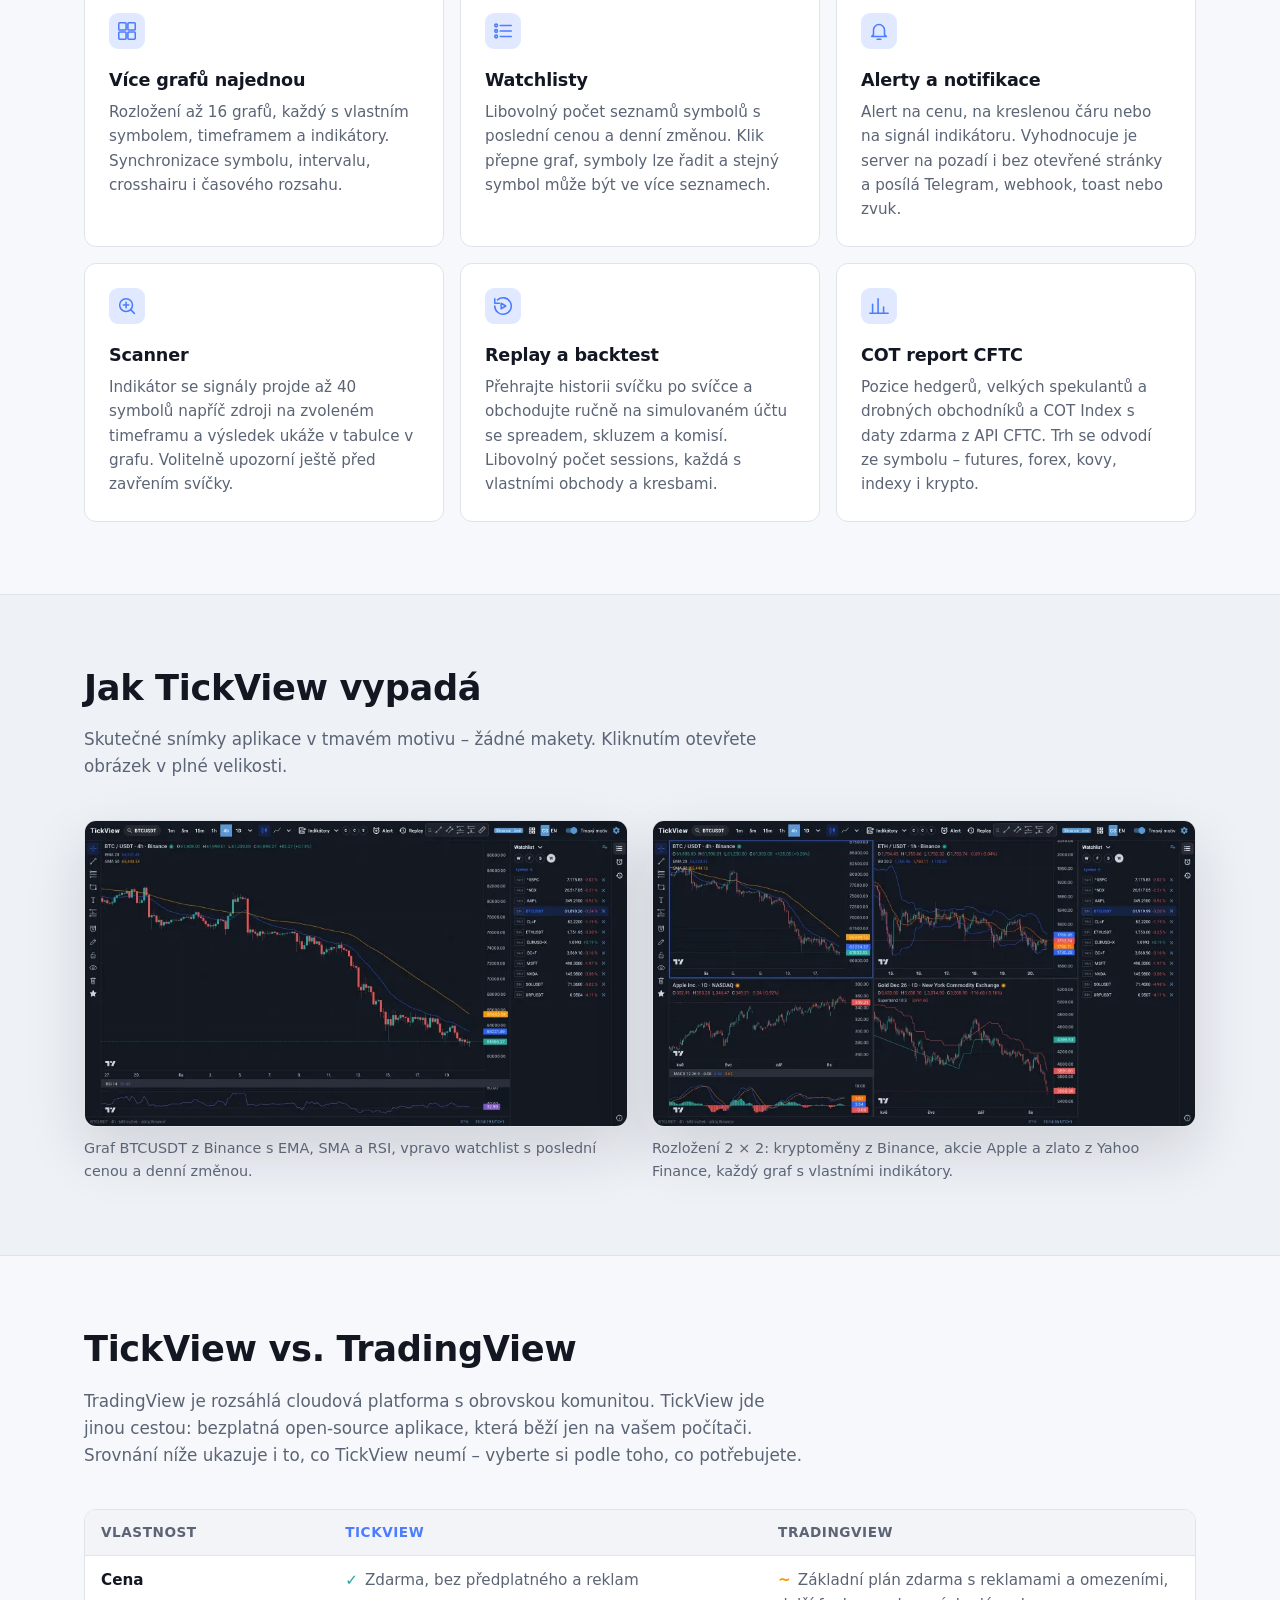
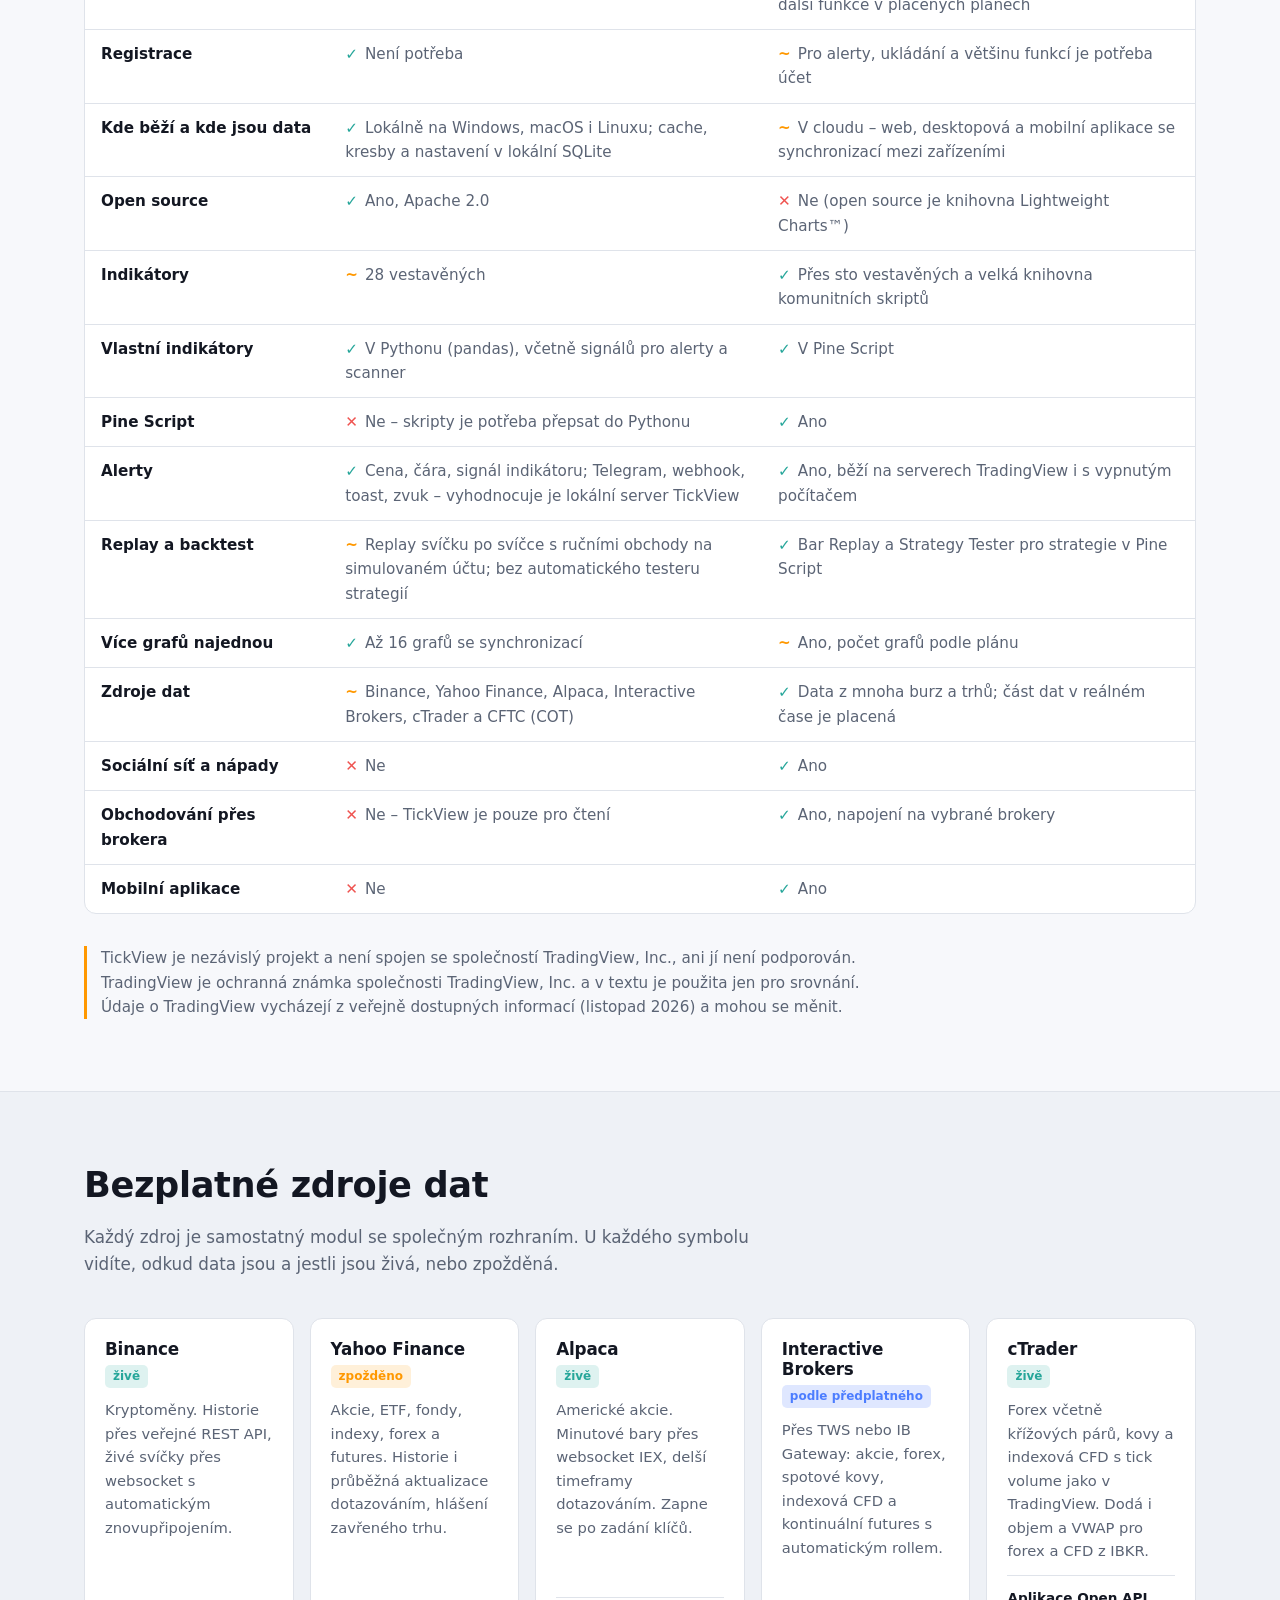
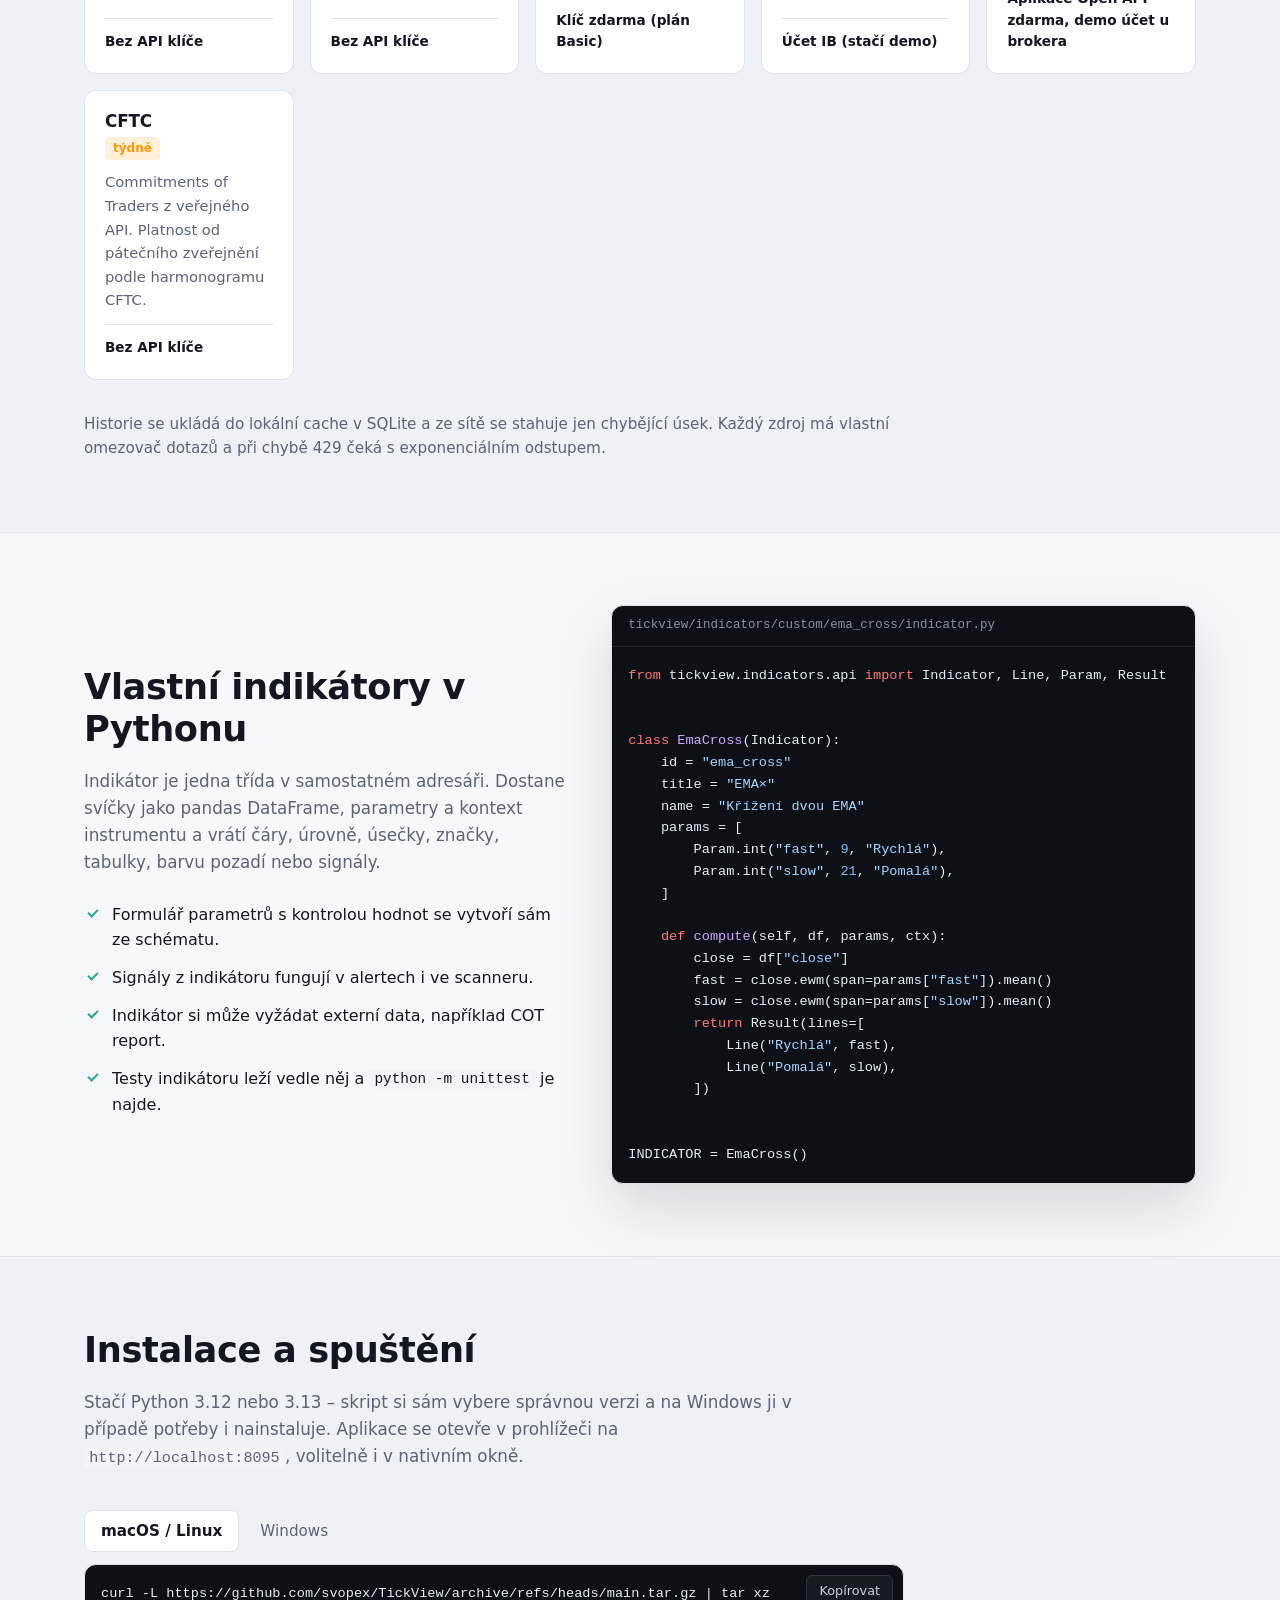
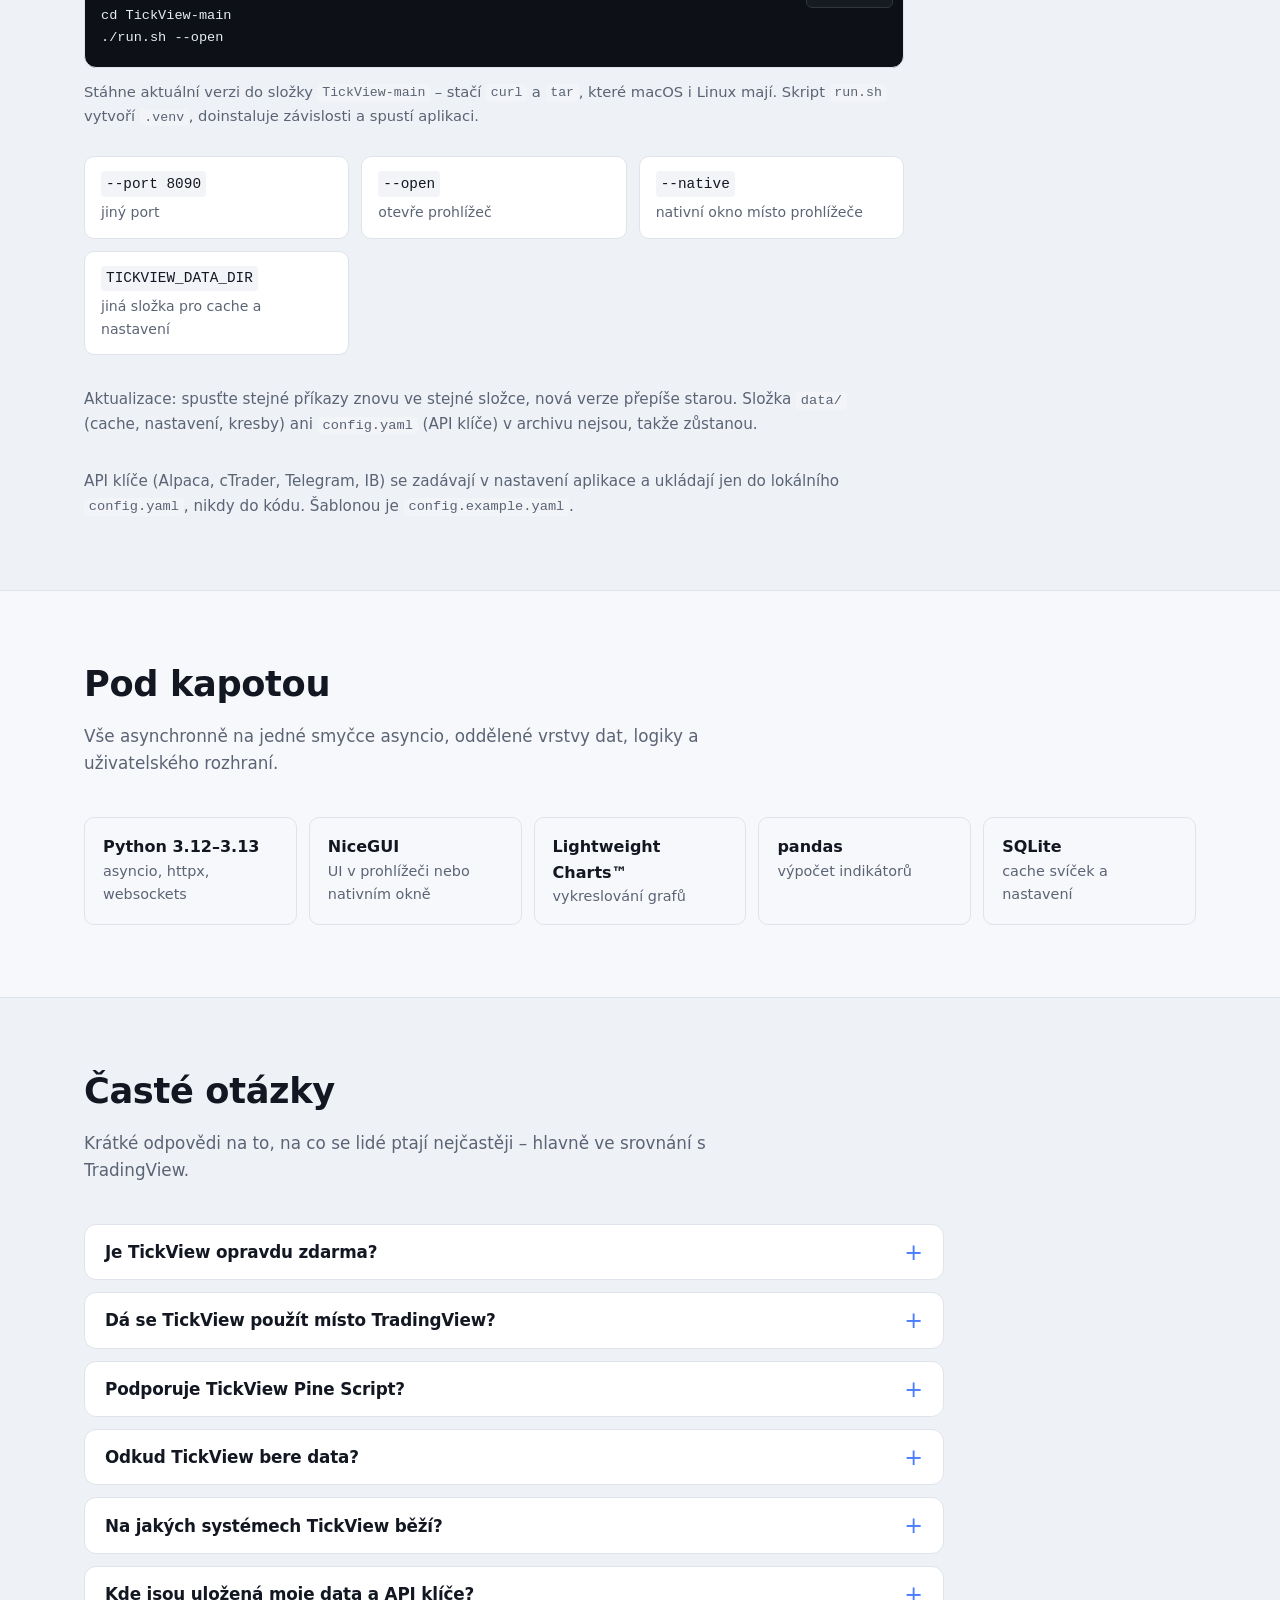
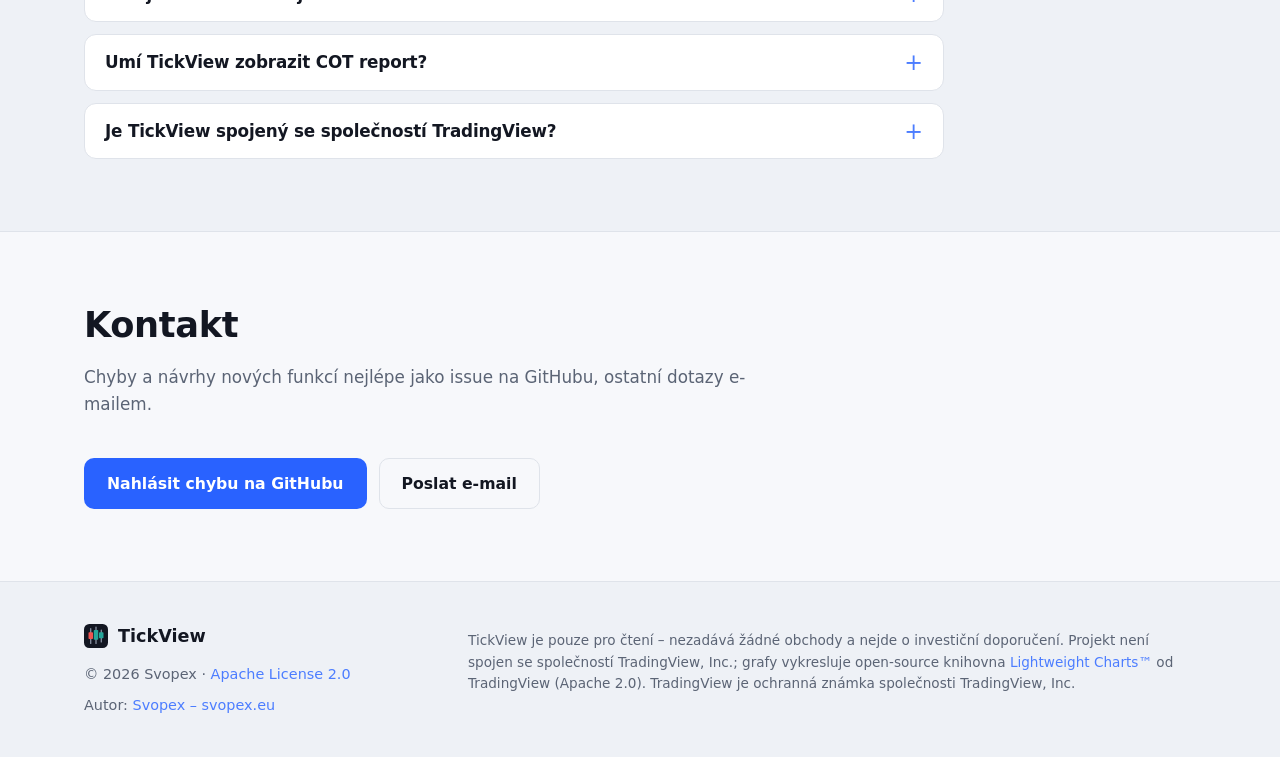
==== commit 1f32b4c9: "Přidává zdroj dat cTrader (forex, kovy a CFD s tick volume) a objem pro IBKR forex, kovy a CFD z cTr" ====
--- a/index.html
+++ b/index.html
@@ -8,14 +8,9 @@
   <meta name="robots" content="index, follow, max-image-preview:large">
   <meta name="author" content="Svopex">
   <meta name="theme-color" content="#0b0e14">
-  <!-- Ověření vlastnictví v Google Search Console (služba https://svopex.github.io/TickView/) -->
+  <!-- Ověření vlastnictví v Google Search Console a Seznam Webmasteru (služba https://svopex.github.io/TickView/) -->
   <meta name="google-site-verification" content="mMY6GcDdPf8kwCfTuidrC0JeHQnXLa_Z_o8nWYUf0t8">
-  <!-- Ověření vlastnictví webu ve vyhledávačích: kód z dané služby vložit do content,
-       řádek přesunout mimo tento komentář (stačí tady – en/ patří do stejné služby)
-       (Seznam Webmaster → Ověření meta značkou, Bing Webmaster Tools → Meta tag).
-  <meta name="seznam-wmt" content="KÓD-SEZNAM">
-  <meta name="msvalidate.01" content="KÓD-BING">
-  -->
+  <meta name="seznam-wmt" content="Q5gU9CwdiE5n8svmIaXEcFNPbprAATdJ">
   <!-- Náhled při sdílení (Open Graph a Twitter/X); og:image má 1200 × 630 px -->
   <meta property="og:type" content="website">
   <meta property="og:site_name" content="TickView">
@@ -104,7 +99,7 @@
         "name": "Je TickView opravdu zdarma?",
         "acceptedAnswer": {
           "@type": "Answer",
-          "text": "Ano. TickView je open source pod licencí Apache 2.0 a nemá předplatné, registraci ani reklamy. Data z Binance, Yahoo Finance a CFTC jsou zdarma bez API klíče, Alpaca nabízí bezplatný klíč (plán Basic). Pro Interactive Brokers potřebujete účet u IB (stačí demo) a rozsah dat závisí na vašem předplatném."
+          "text": "Ano. TickView je open source pod licencí Apache 2.0 a nemá předplatné, registraci ani reklamy. Data z Binance, Yahoo Finance a CFTC jsou zdarma bez API klíče, Alpaca nabízí bezplatný klíč (plán Basic) a cTrader bezplatnou aplikaci Open API s demo účtem u brokera. Pro Interactive Brokers potřebujete účet u IB (stačí demo) a rozsah dat závisí na vašem předplatném."
         }
       },
       {
@@ -128,7 +123,7 @@
         "name": "Odkud TickView bere data?",
         "acceptedAnswer": {
           "@type": "Answer",
-          "text": "Z Binance (kryptoměny, živě), Yahoo Finance (akcie, ETF, indexy, forex a futures, zpožděně), Alpaca (americké akcie, živě po zadání klíče), Interactive Brokers přes TWS nebo IB Gateway a z veřejného API CFTC pro COT report. Historie se ukládá do lokální cache v SQLite."
+          "text": "Z Binance (kryptoměny, živě), Yahoo Finance (akcie, ETF, indexy, forex a futures, zpožděně), Alpaca (americké akcie, živě po zadání klíče), Interactive Brokers přes TWS nebo IB Gateway, cTrader (forex, kovy a CFD s tick volume, živě) a z veřejného API CFTC pro COT report. Historie se ukládá do lokální cache v SQLite."
         }
       },
       {
@@ -261,7 +256,7 @@
         <div class="stat"><strong class="accent">0 Kč</strong><span>aplikace i data z Binance, Yahoo a CFTC</span></div>
         <div class="stat"><strong>28</strong><span>vestavěných indikátorů + vlastní v Pythonu</span></div>
         <div class="stat"><strong>1–16</strong><span>grafů najednou se synchronizací</span></div>
-        <div class="stat"><strong>4 + COT</strong><span>zdroje dat, většina bez API klíče</span></div>
+        <div class="stat"><strong>5 + COT</strong><span>zdroje dat, většina bez API klíče</span></div>
       </div>
     </section>
 
@@ -425,7 +420,7 @@
               </tr>
               <tr>
                 <th scope="row">Zdroje dat</th>
-                <td class="cmp-partial">Binance, Yahoo Finance, Alpaca, Interactive Brokers a CFTC (COT)</td>
+                <td class="cmp-partial">Binance, Yahoo Finance, Alpaca, Interactive Brokers, cTrader a CFTC (COT)</td>
                 <td class="cmp-yes">Data z mnoha burz a trhů; část dat v reálném čase je placená</td>
               </tr>
               <tr>
@@ -484,6 +479,11 @@
             <header><h3>Interactive Brokers</h3><span class="tag tag-mixed">podle předplatného</span></header>
             <p>Přes TWS nebo IB Gateway: akcie, forex, spotové kovy, indexová CFD a kontinuální futures s automatickým rollem.</p>
             <p class="source-meta">Účet IB (stačí demo)</p>
+          </article>
+          <article class="source">
+            <header><h3>cTrader</h3><span class="tag tag-live">živě</span></header>
+            <p>Forex včetně křížových párů, kovy a indexová CFD s tick volume jako v TradingView. Dodá i objem a VWAP pro forex a CFD z IBKR.</p>
+            <p class="source-meta">Aplikace Open API zdarma, demo účet u brokera</p>
           </article>
           <article class="source">
             <header><h3>CFTC</h3><span class="tag tag-delay">týdně</span></header>
@@ -609,7 +609,7 @@
         </p>
 
         <p class="note">
-          API klíče (Alpaca, Telegram, IB) se zadávají v nastavení aplikace a ukládají jen do lokálního
+          API klíče (Alpaca, cTrader, Telegram, IB) se zadávají v nastavení aplikace a ukládají jen do lokálního
           <code>config.yaml</code>, nikdy do kódu. Šablonou je <code>config.example.yaml</code>.
         </p>
       </div>
@@ -642,7 +642,7 @@
         <div class="faq-list">
           <details class="faq-item">
             <summary><h3>Je TickView opravdu zdarma?</h3></summary>
-            <p>Ano. TickView je open source pod licencí Apache 2.0 a nemá předplatné, registraci ani reklamy. Data z Binance, Yahoo Finance a CFTC jsou zdarma bez API klíče, Alpaca nabízí bezplatný klíč (plán Basic). Pro Interactive Brokers potřebujete účet u IB (stačí demo) a rozsah dat závisí na vašem předplatném.</p>
+            <p>Ano. TickView je open source pod licencí Apache 2.0 a nemá předplatné, registraci ani reklamy. Data z Binance, Yahoo Finance a CFTC jsou zdarma bez API klíče, Alpaca nabízí bezplatný klíč (plán Basic) a cTrader bezplatnou aplikaci Open API s demo účtem u brokera. Pro Interactive Brokers potřebujete účet u IB (stačí demo) a rozsah dat závisí na vašem předplatném.</p>
           </details>
           <details class="faq-item">
             <summary><h3>Dá se TickView použít místo TradingView?</h3></summary>
@@ -654,7 +654,7 @@
           </details>
           <details class="faq-item">
             <summary><h3>Odkud TickView bere data?</h3></summary>
-            <p>Z Binance (kryptoměny, živě), Yahoo Finance (akcie, ETF, indexy, forex a futures, zpožděně), Alpaca (americké akcie, živě po zadání klíče), Interactive Brokers přes TWS nebo IB Gateway a z veřejného API CFTC pro COT report. Historie se ukládá do lokální cache v SQLite.</p>
+            <p>Z Binance (kryptoměny, živě), Yahoo Finance (akcie, ETF, indexy, forex a futures, zpožděně), Alpaca (americké akcie, živě po zadání klíče), Interactive Brokers přes TWS nebo IB Gateway, cTrader (forex, kovy a CFD s tick volume, živě) a z veřejného API CFTC pro COT report. Historie se ukládá do lokální cache v SQLite.</p>
           </details>
           <details class="faq-item">
             <summary><h3>Na jakých systémech TickView běží?</h3></summary>
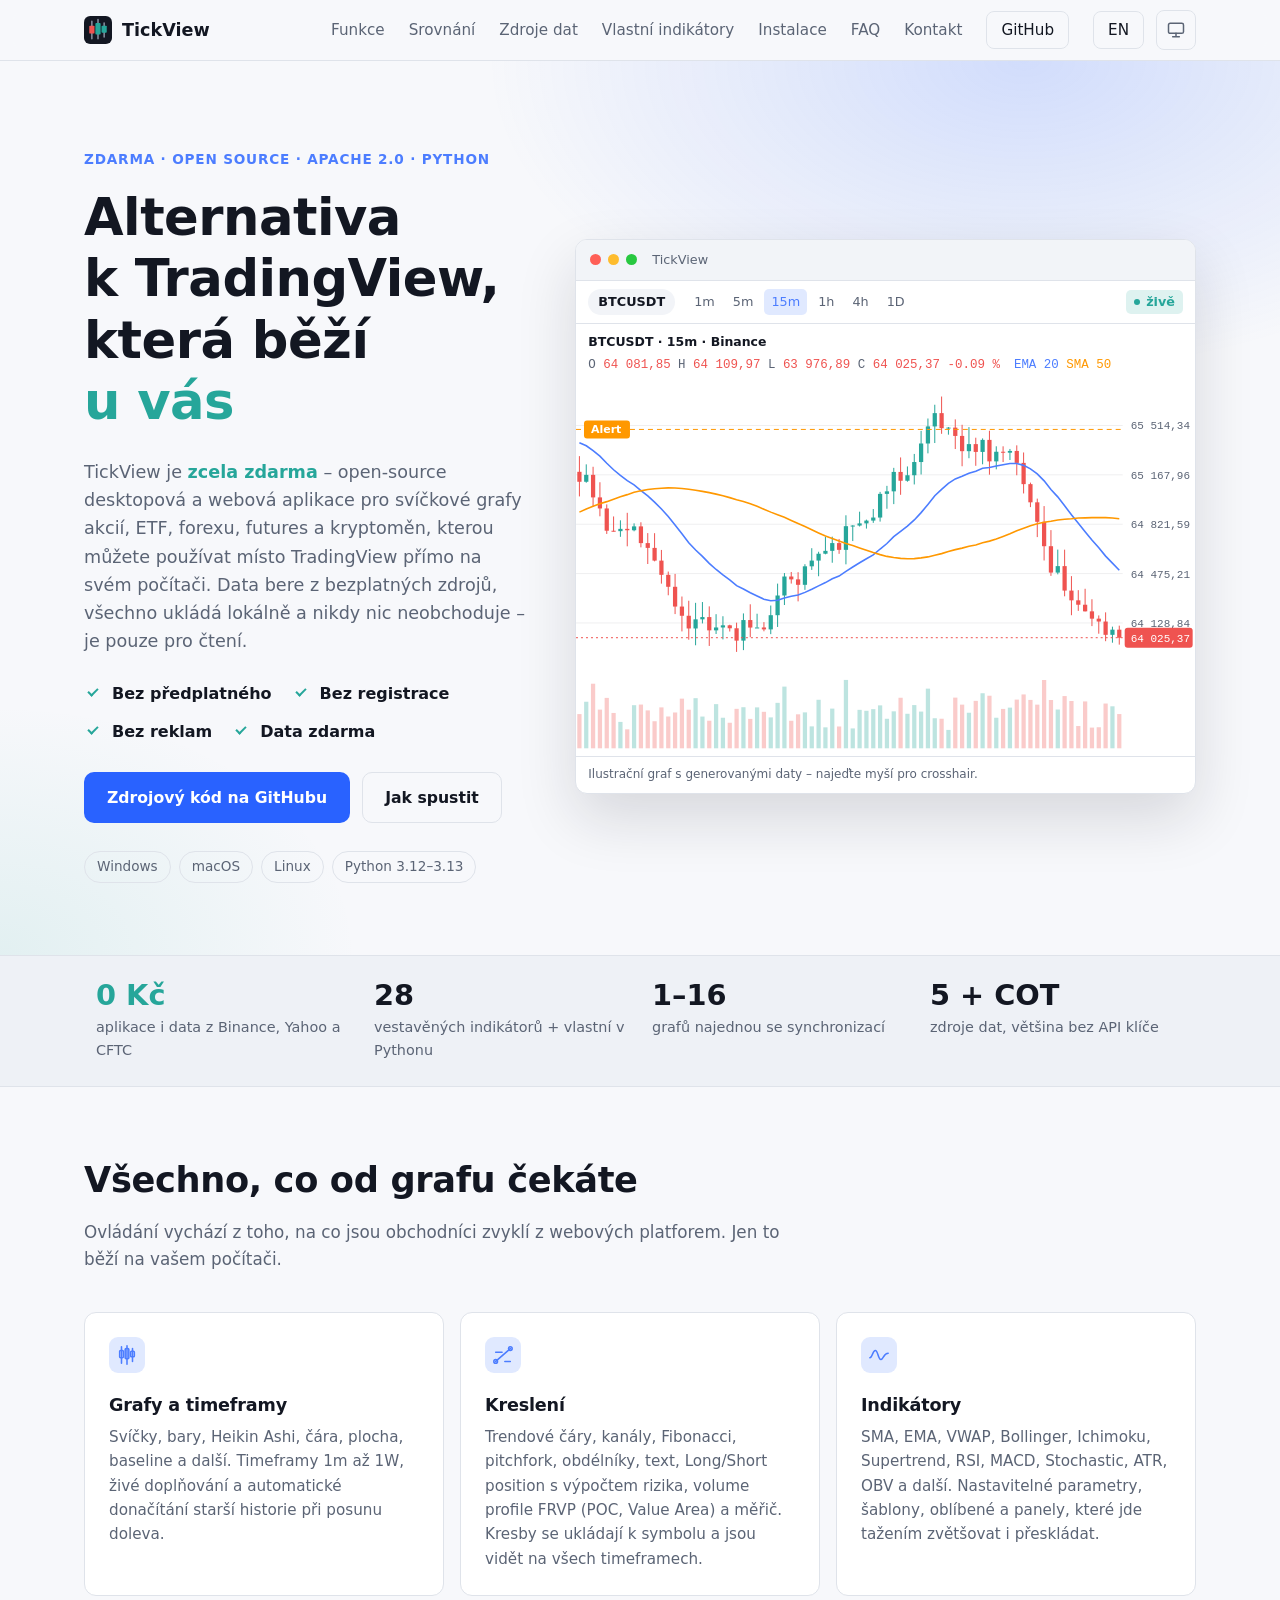
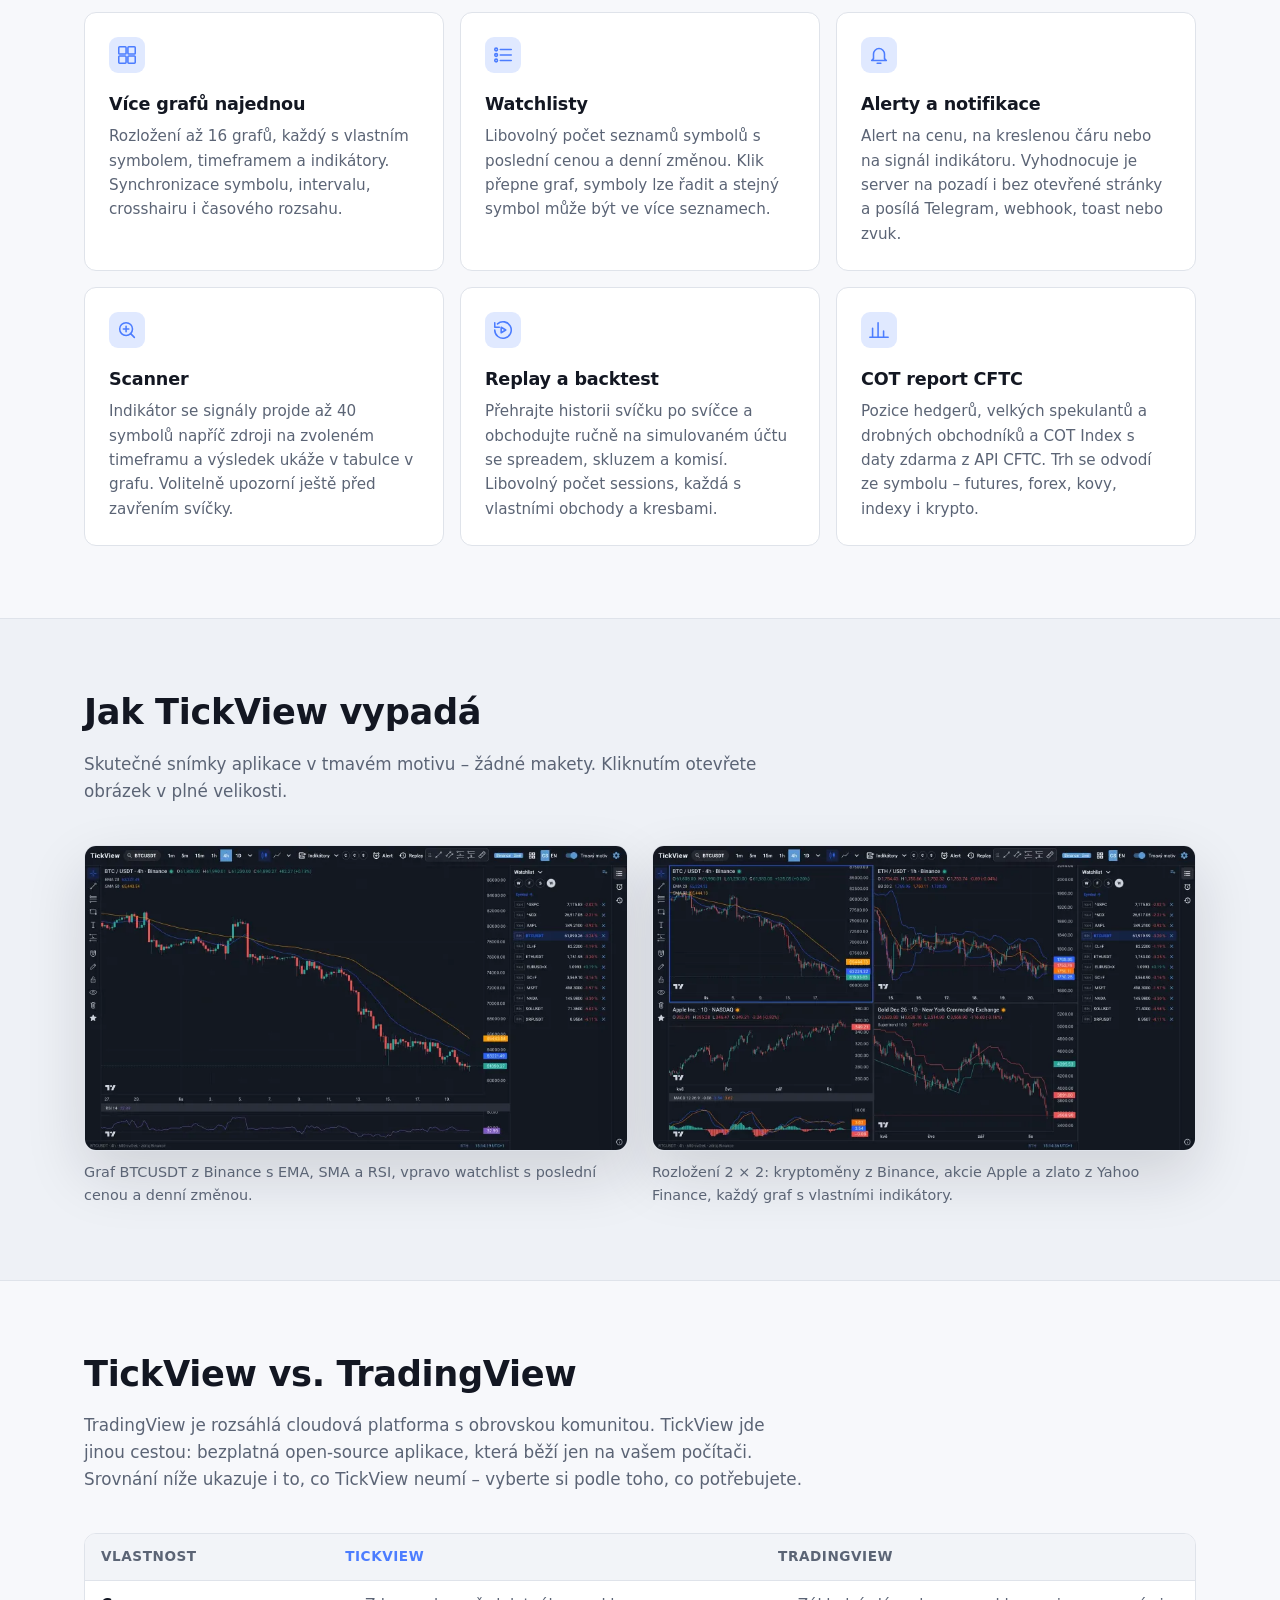
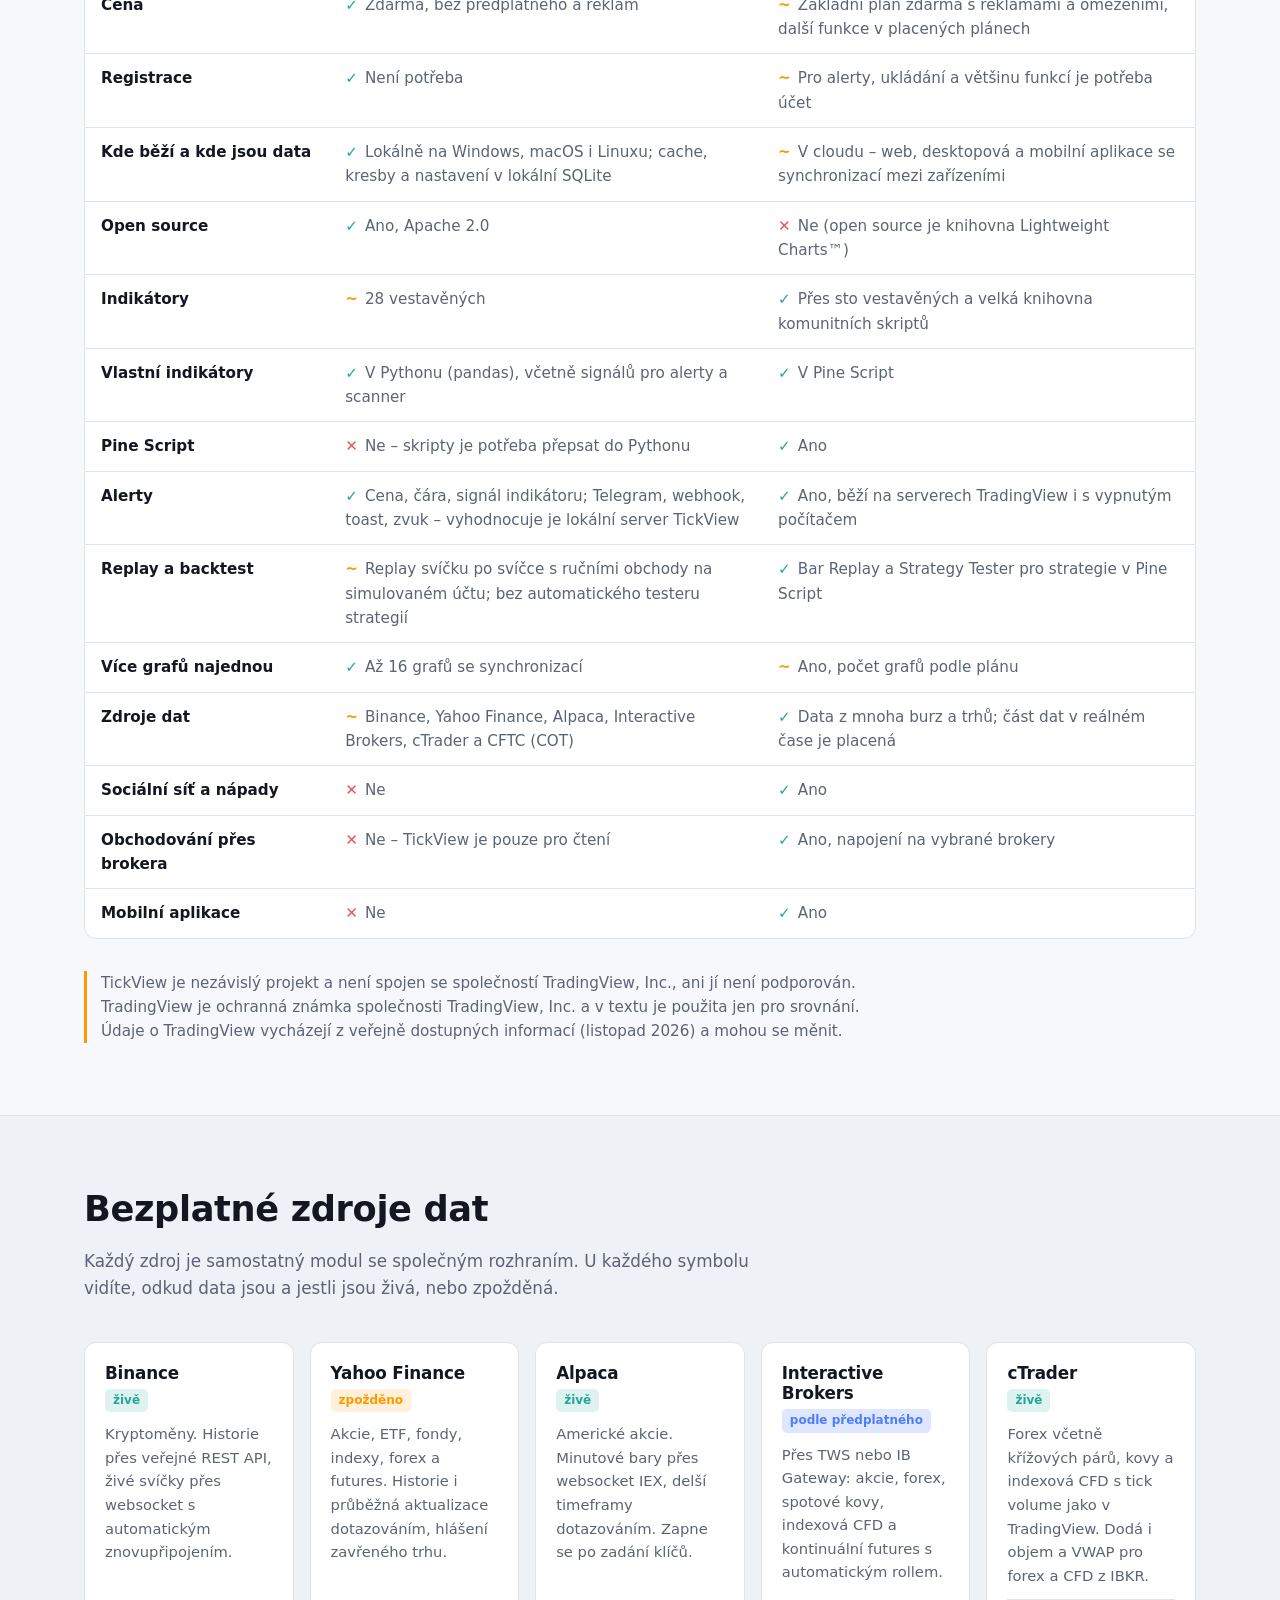
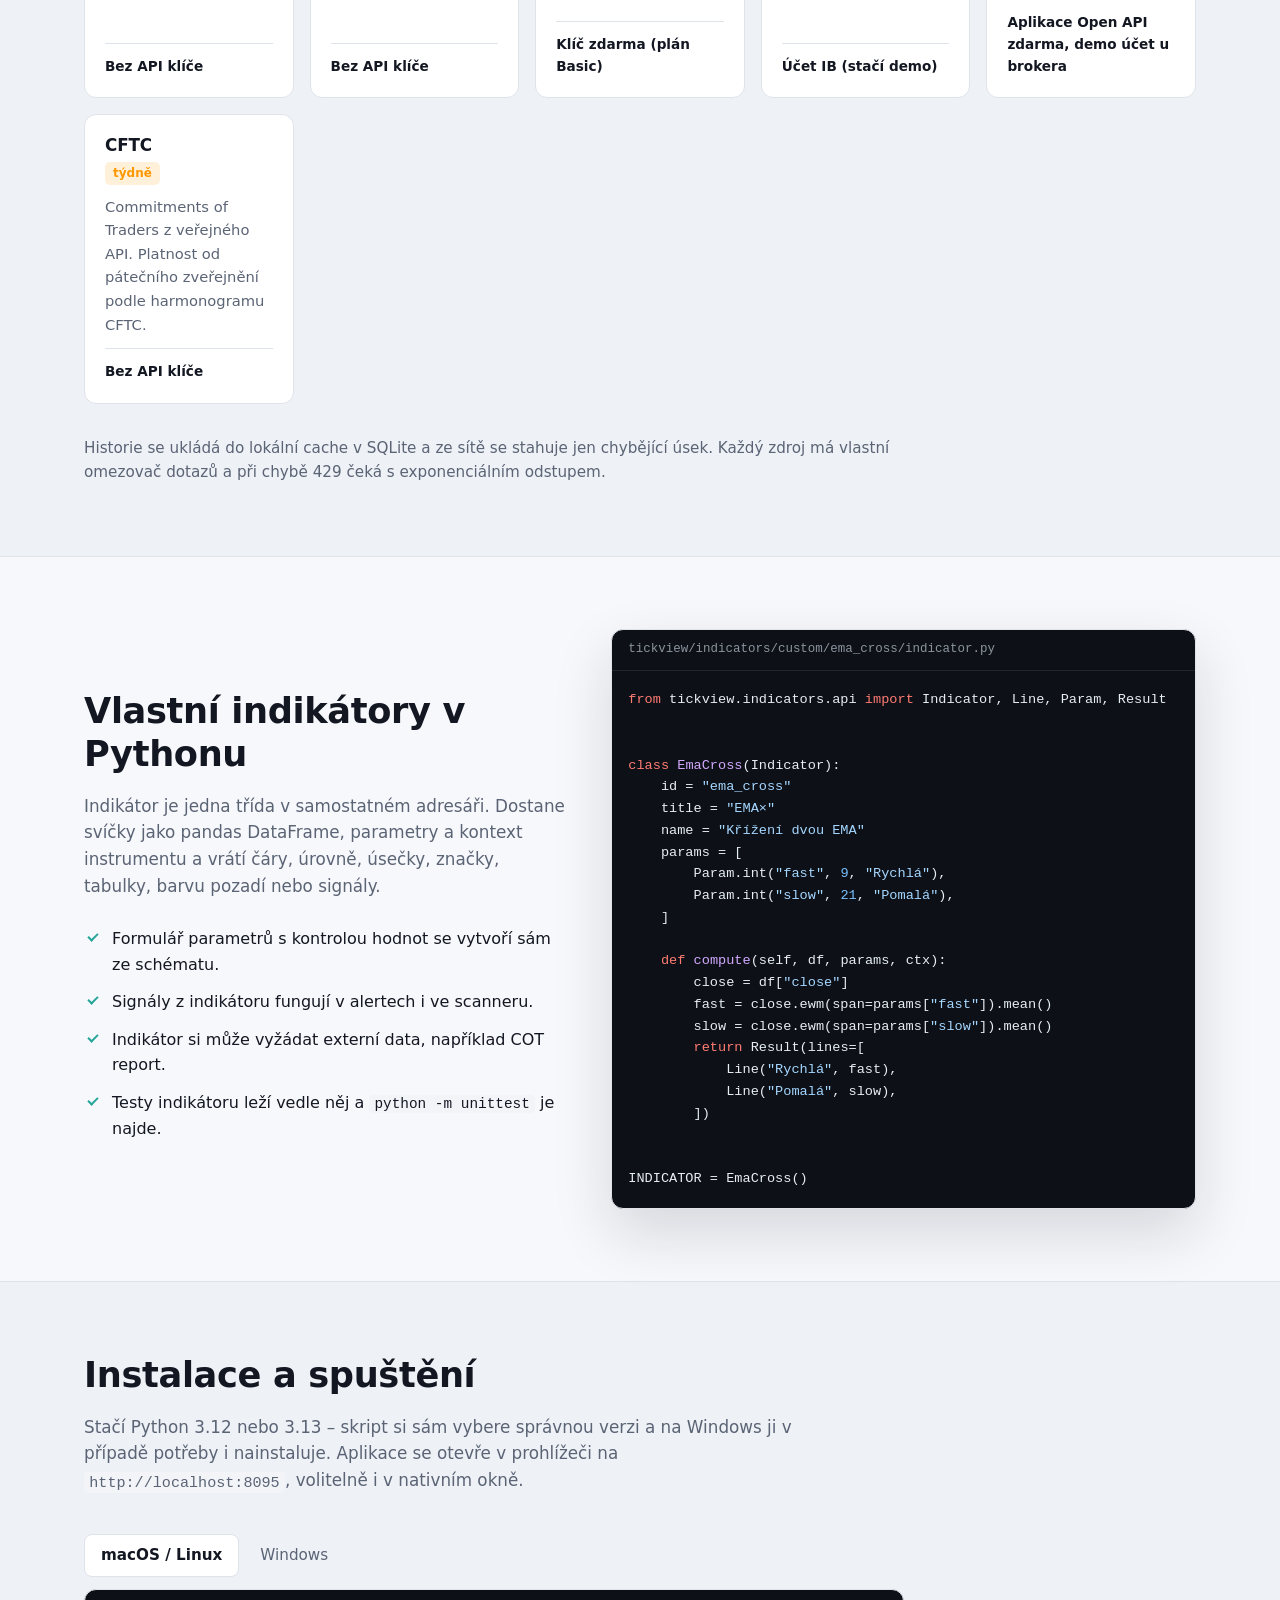
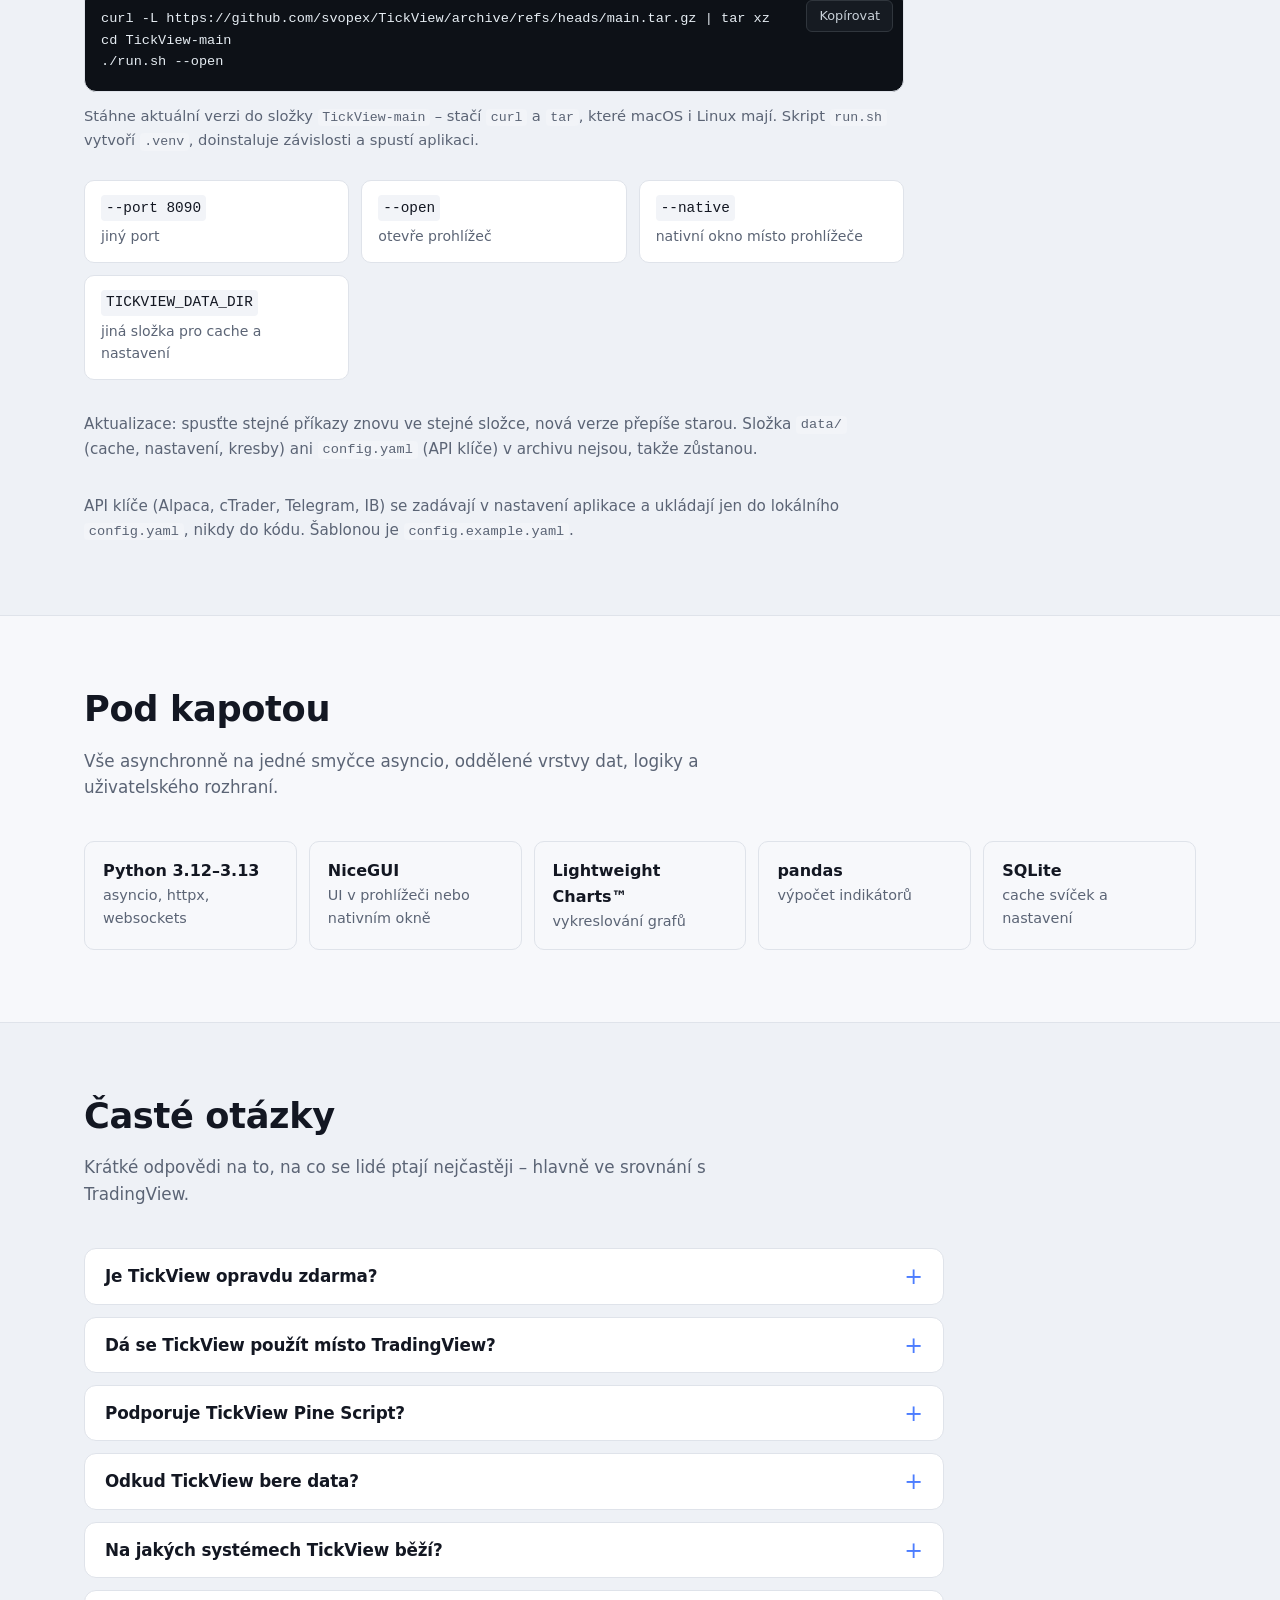
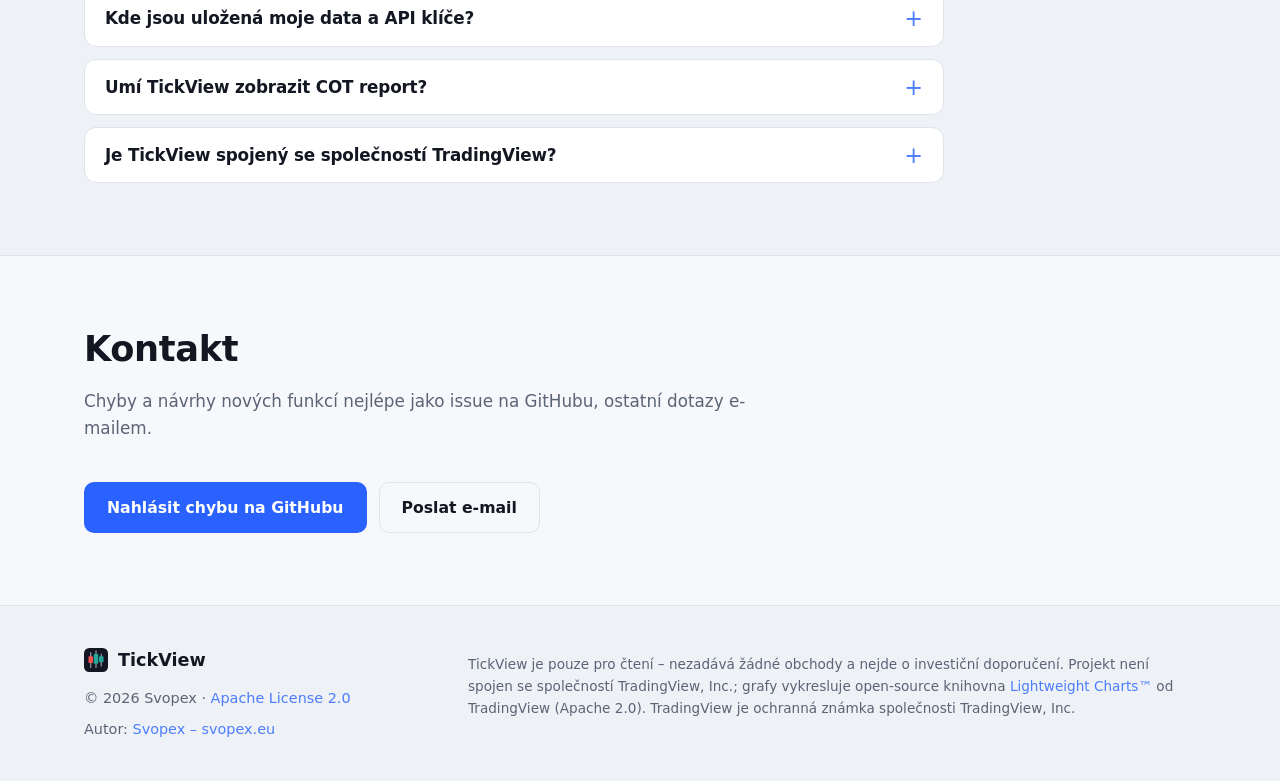
==== commit b907d772: "Přidává kreslicí nástroj Fixed range volume profile (FRVP) jako v TradingView s POC, Value Area, vyv" ====
--- a/index.html
+++ b/index.html
@@ -277,7 +277,7 @@
           <article class="feature">
             <svg class="icon" viewBox="0 0 24 24" aria-hidden="true"><path d="M4 19 20 5"/><circle cx="4" cy="19" r="2"/><circle cx="20" cy="5" r="2"/><path d="M4 9h7M14 19h6"/></svg>
             <h3>Kreslení</h3>
-            <p>Trendové čáry, kanály, Fibonacci, pitchfork, obdélníky, text, Long/Short position s výpočtem rizika a měřič. Kresby se ukládají k symbolu a jsou vidět na všech timeframech.</p>
+            <p>Trendové čáry, kanály, Fibonacci, pitchfork, obdélníky, text, Long/Short position s výpočtem rizika, volume profile FRVP (POC, Value Area) a měřič. Kresby se ukládají k symbolu a jsou vidět na všech timeframech.</p>
           </article>
           <article class="feature">
             <svg class="icon" viewBox="0 0 24 24" aria-hidden="true"><path d="M2 15c3 0 3-8 6-8s3 10 6 10 3-7 8-7"/></svg>
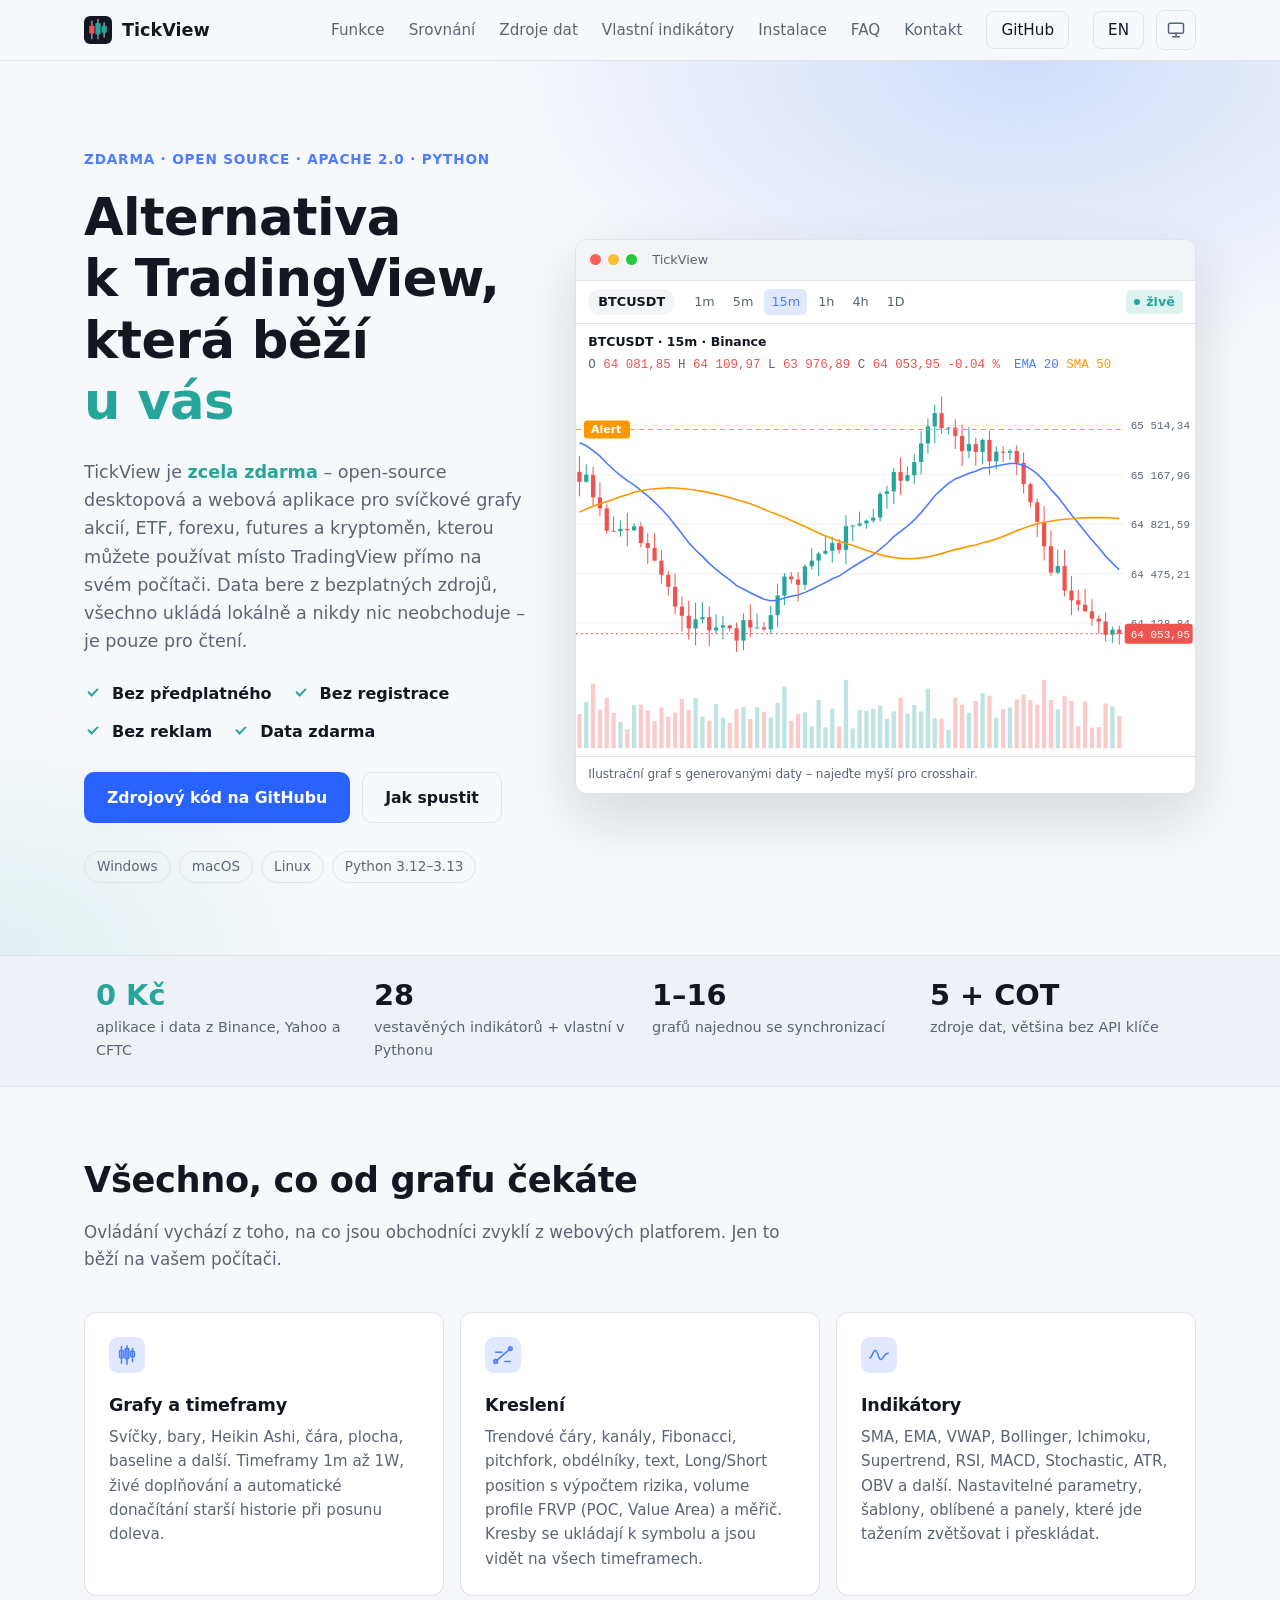
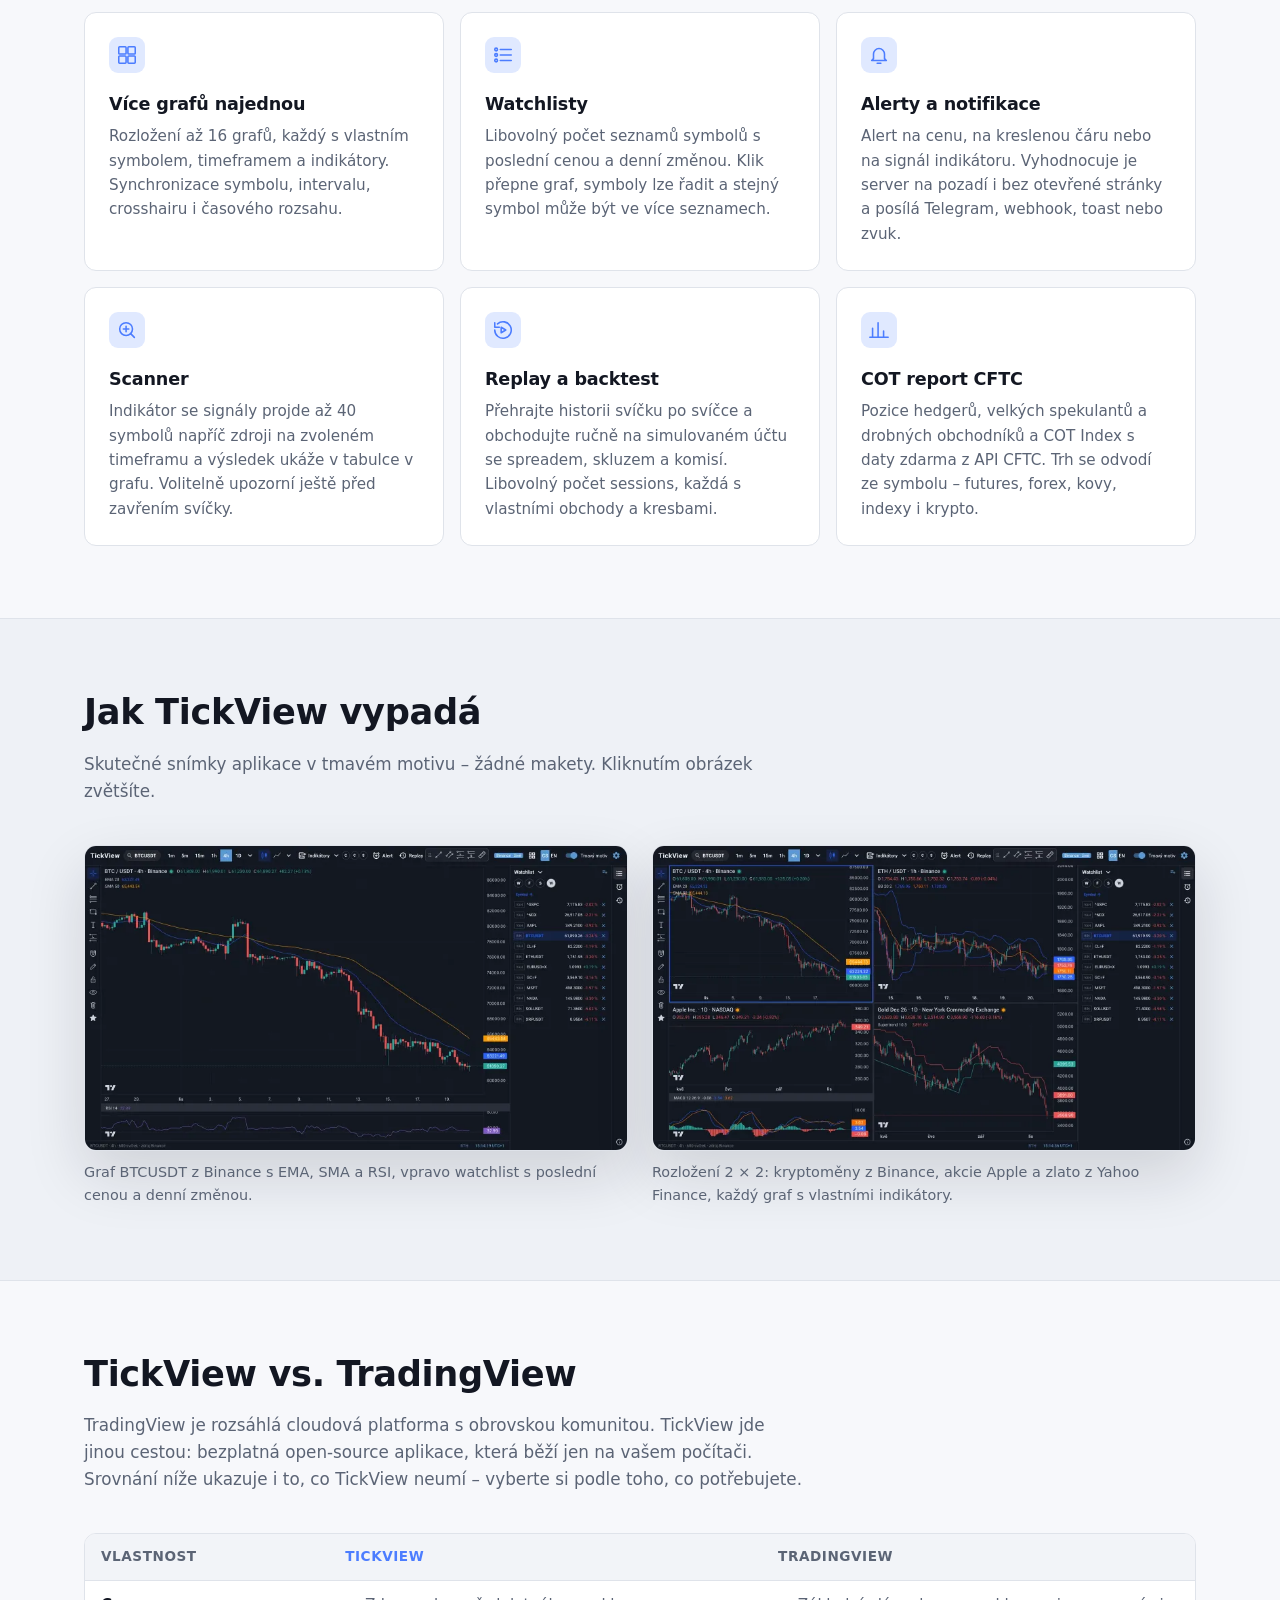
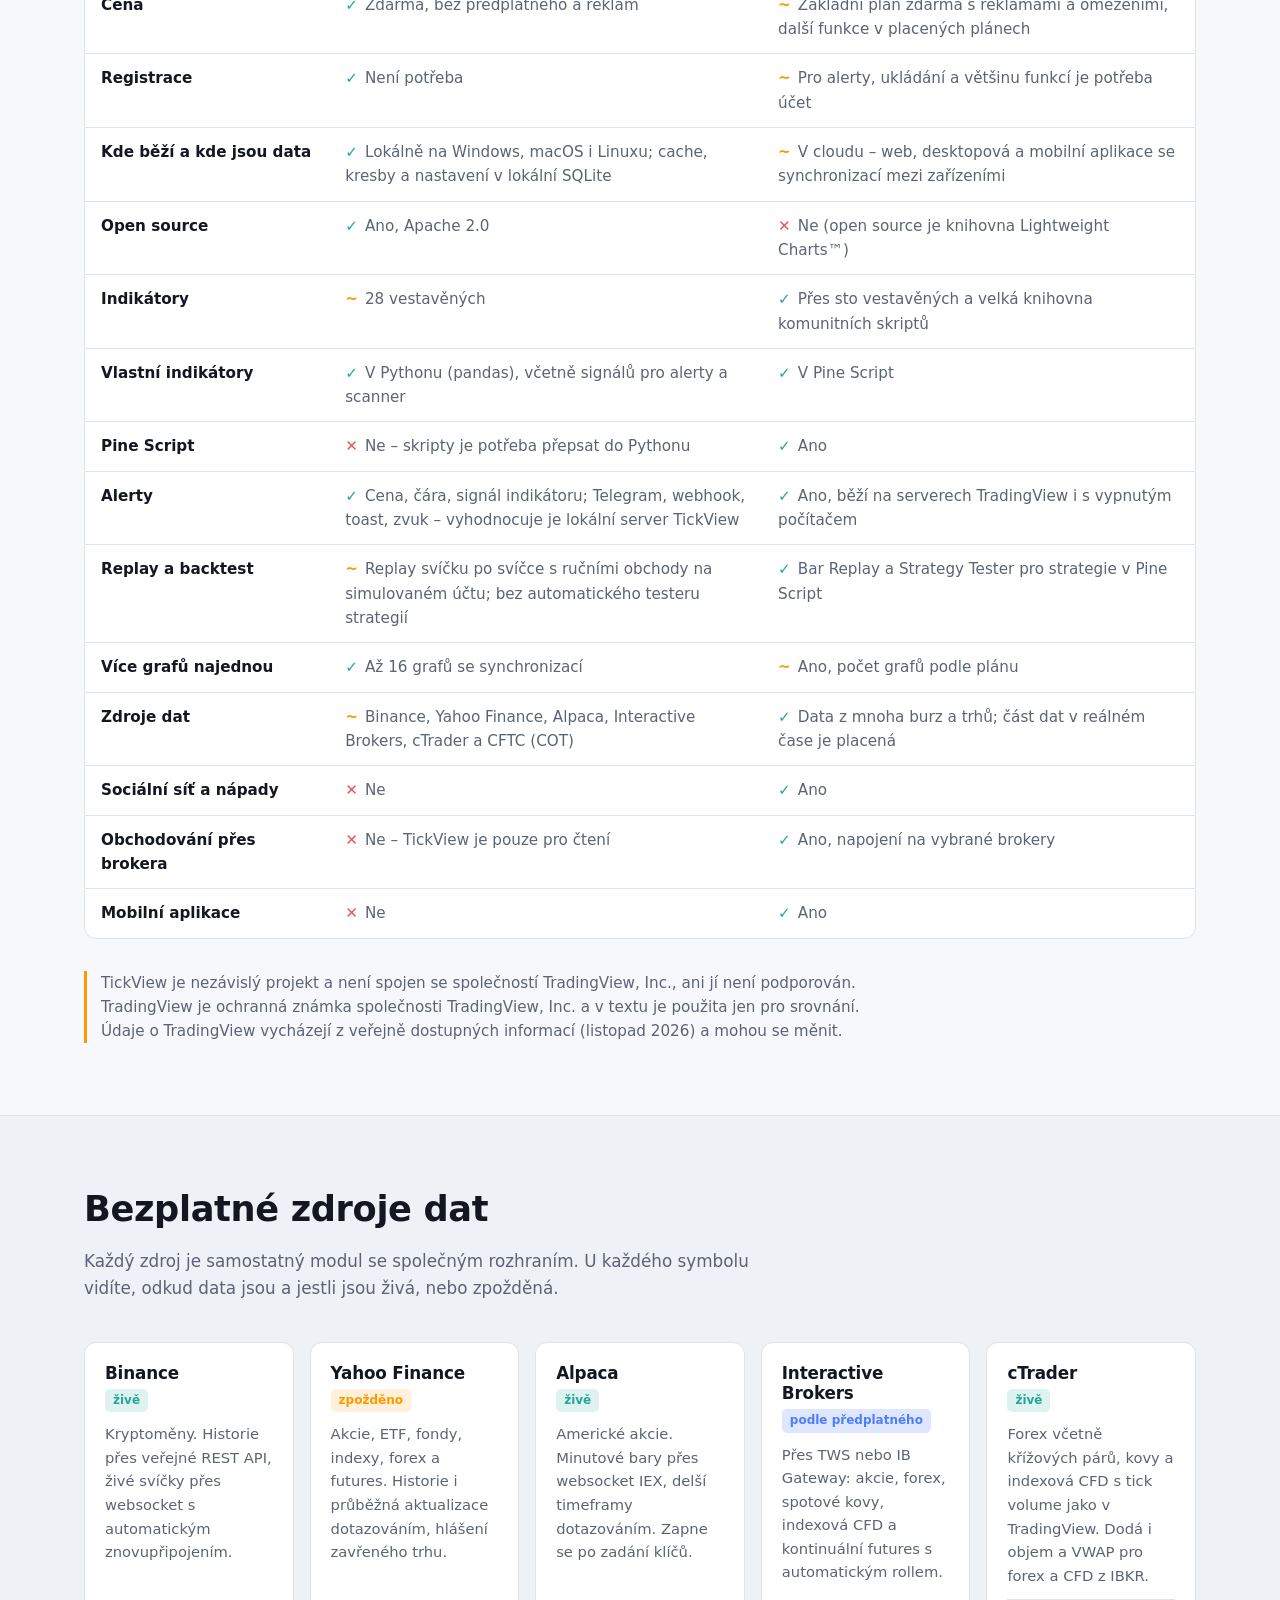
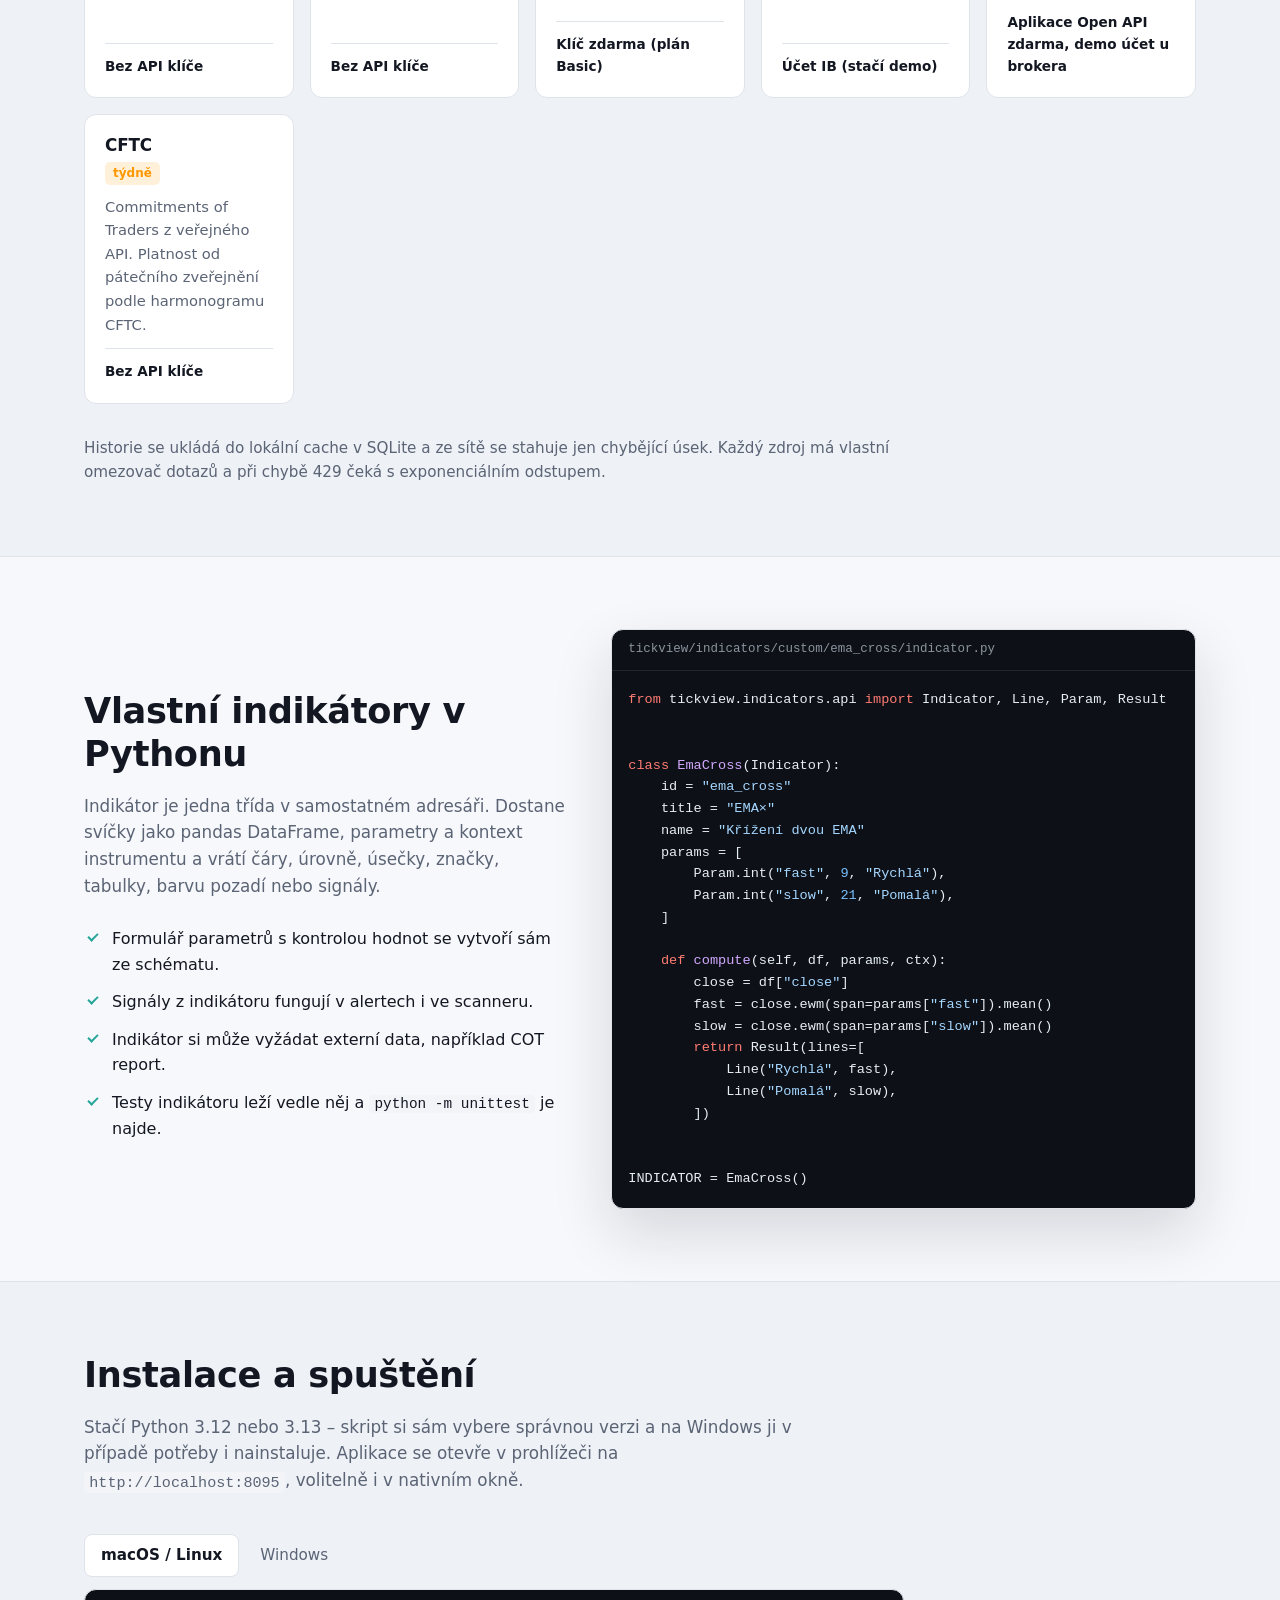
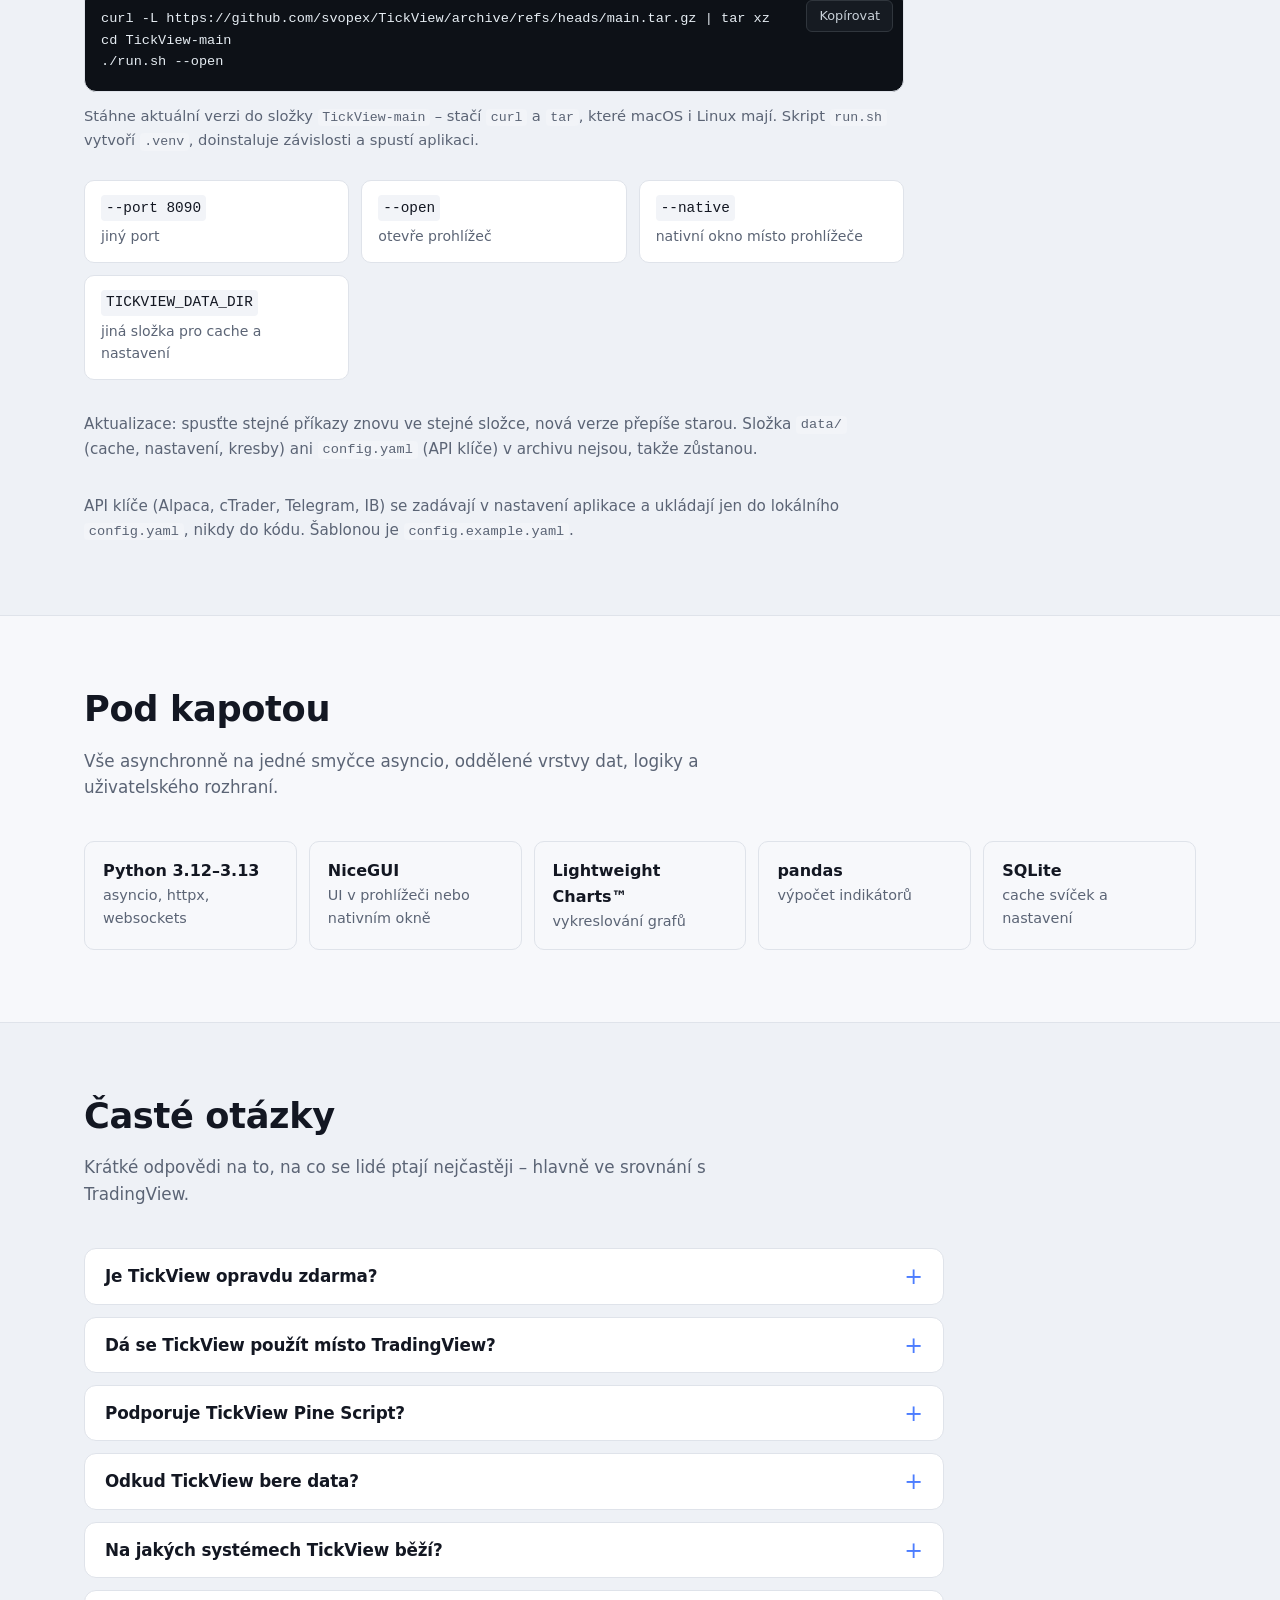
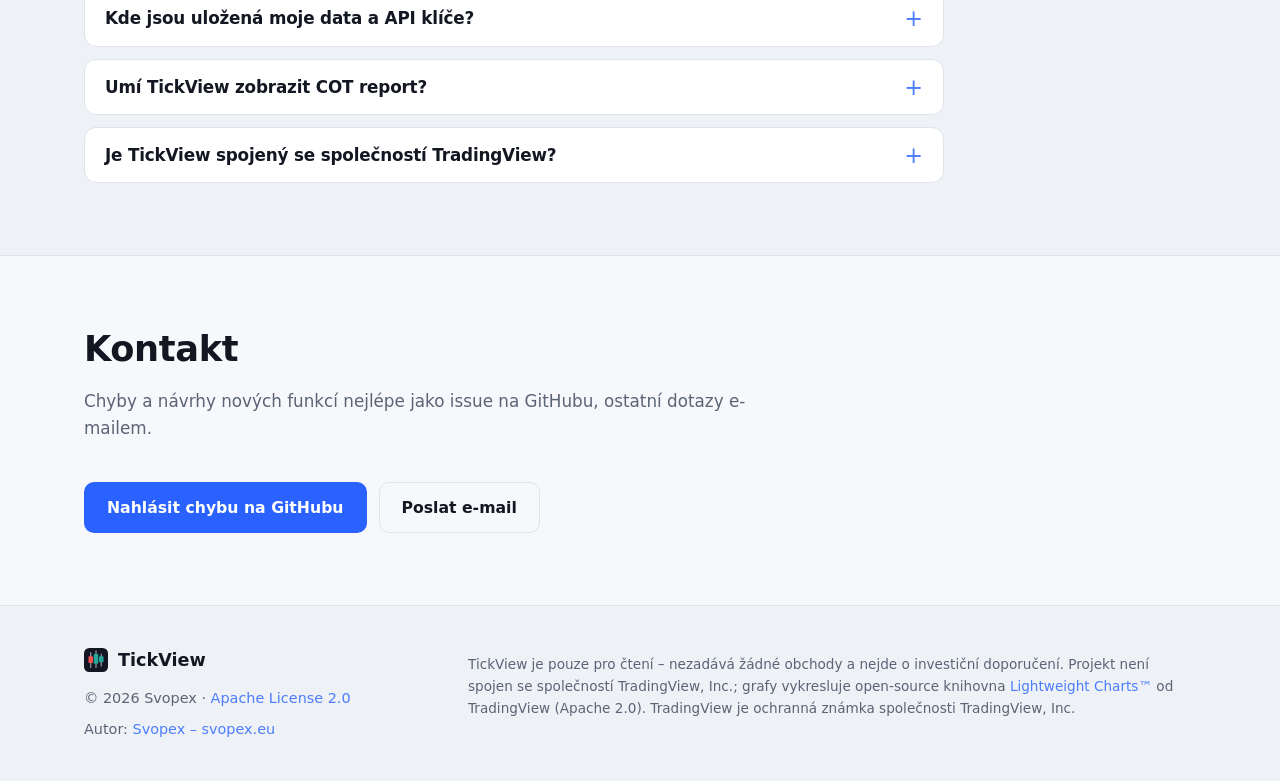
==== commit b9338fc2: "Přidává na webu zvětšení snímků aplikace v překryvu s křížkem pro zavření vpravo nahoře." ====
--- a/index.html
+++ b/index.html
@@ -39,9 +39,9 @@
   <link rel="icon" href="site/favicon.svg" type="image/svg+xml">
   <!-- ?v= obchází cache prohlížeče (GitHub Pages: max-age 10 min) – při změně souborů v site/ zvýšit v obou HTML.
        theme.js je záměrně bez defer: motiv se musí nastavit před vykreslením, jinak stránka problikne. -->
-  <script src="site/theme.js?v=8"></script>
-  <link rel="stylesheet" href="site/style.css?v=8">
-  <script src="site/script.js?v=8" defer></script>
+  <script src="site/theme.js?v=9"></script>
+  <link rel="stylesheet" href="site/style.css?v=9">
+  <script src="site/script.js?v=9" defer></script>
   <!-- Strukturovaná data pro vyhledávače (JSON-LD): aplikace; data, ne spustitelný skript -->
   <script type="application/ld+json">
   {
@@ -323,7 +323,7 @@
       <div class="container">
         <header class="section-head">
           <h2>Jak TickView vypadá</h2>
-          <p>Skutečné snímky aplikace v tmavém motivu – žádné makety. Kliknutím otevřete obrázek v plné velikosti.</p>
+          <p>Skutečné snímky aplikace v tmavém motivu – žádné makety. Kliknutím obrázek zvětšíte.</p>
         </header>
         <div class="screenshot-grid">
           <figure class="screenshot">
--- a/site/style.css
+++ b/site/style.css
@@ -992,6 +992,50 @@
   font-size: 0.9rem;
 }
 
+/* Zvětšený snímek v překryvu stránky (site/script.js initLightbox):
+   obrázek na střed do 95 % okna, křížek vpravo nahoře nad obrázkem */
+.lightbox {
+  max-width: none;
+  max-height: none;
+  padding: 0;
+  border: 1px solid var(--border);
+  border-radius: var(--radius);
+  background: var(--surface);
+  box-shadow: var(--shadow);
+  overflow: hidden;
+}
+
+.lightbox::backdrop {
+  background: rgba(0, 0, 0, 0.75);
+}
+
+.lightbox-image {
+  display: block;
+  max-width: 95vw;
+  max-height: 95vh;
+}
+
+.lightbox-close {
+  position: absolute;
+  top: 10px;
+  right: 10px;
+  width: 40px;
+  height: 40px;
+  border: 1px solid rgba(255, 255, 255, 0.25);
+  border-radius: 50%;
+  background: rgba(19, 23, 34, 0.75);
+  color: #ffffff;
+  font-size: 26px;
+  line-height: 1;
+  cursor: pointer;
+  transition: background 0.15s;
+}
+
+.lightbox-close:hover,
+.lightbox-close:focus-visible {
+  background: var(--accent);
+}
+
 /* Srovnávací tabulka TickView vs. TradingView – na úzkém displeji se posouvá vodorovně */
 .table-wrap {
   overflow-x: auto;
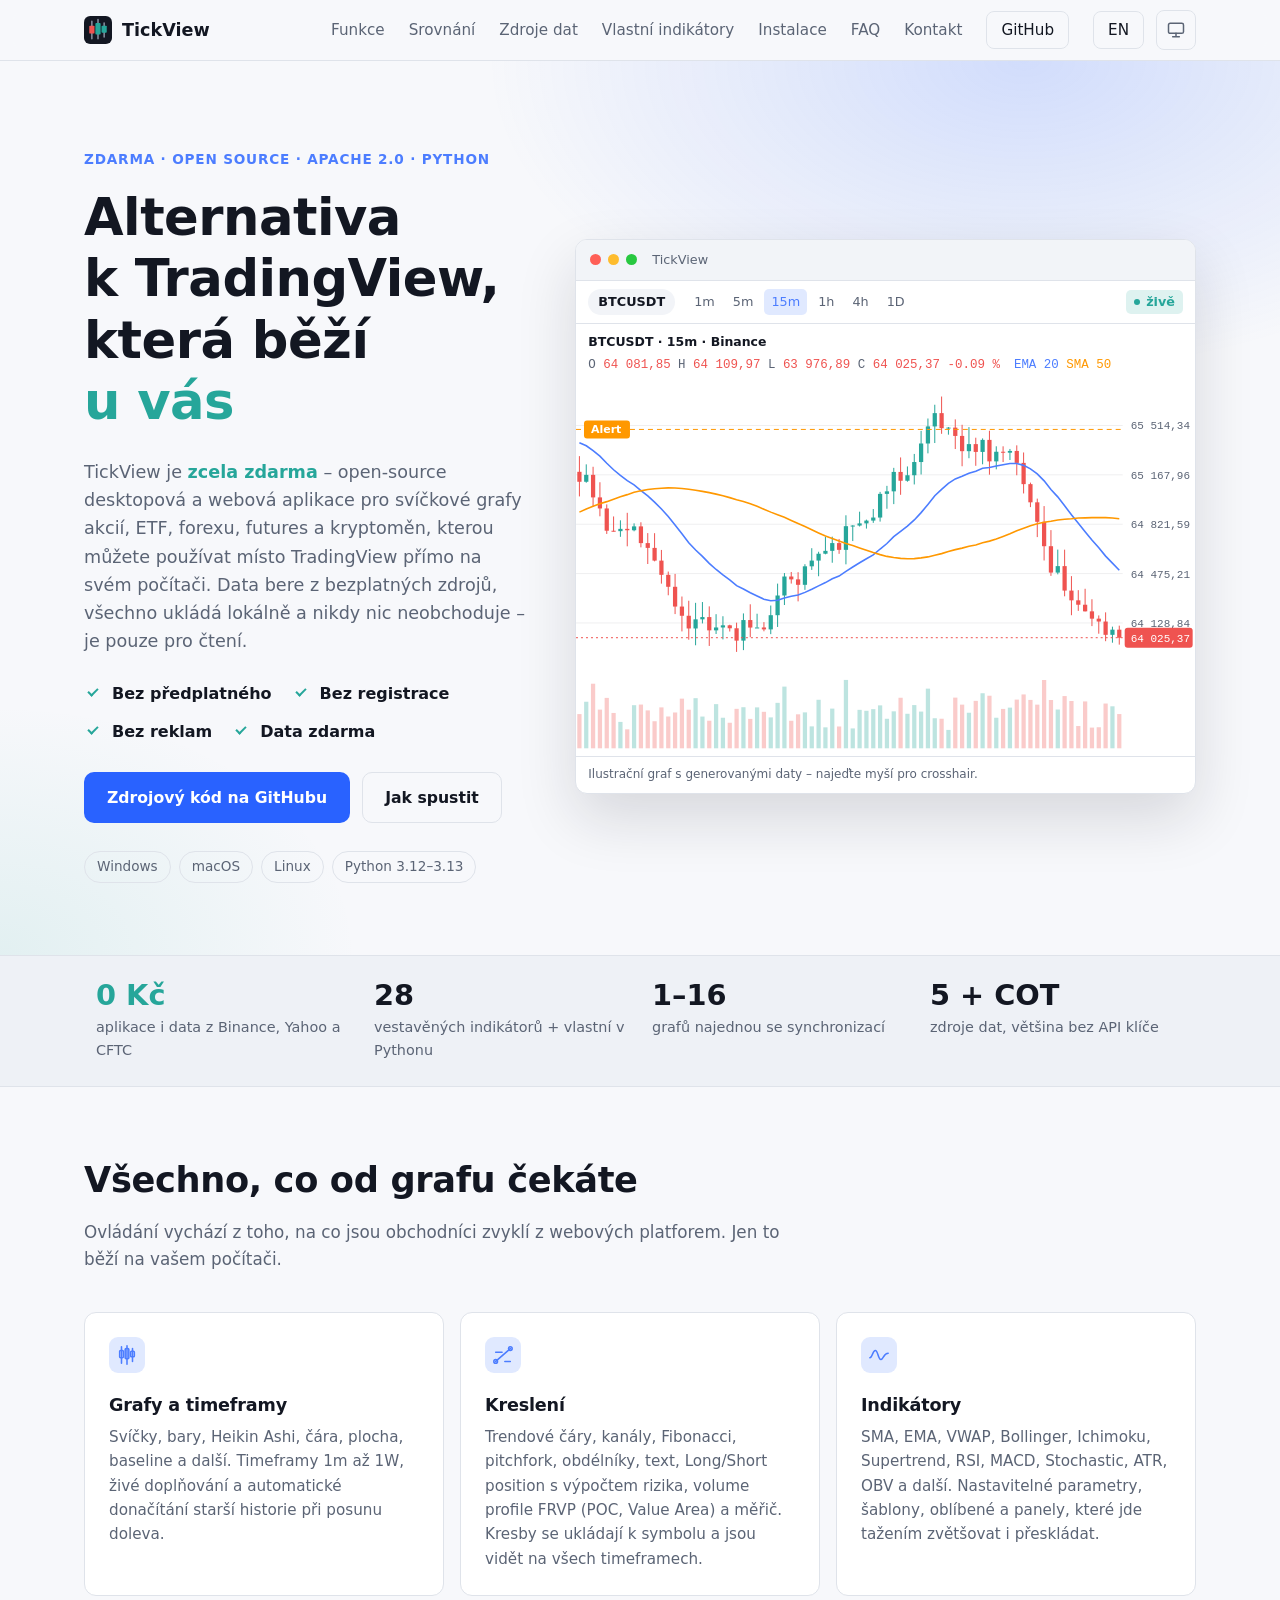
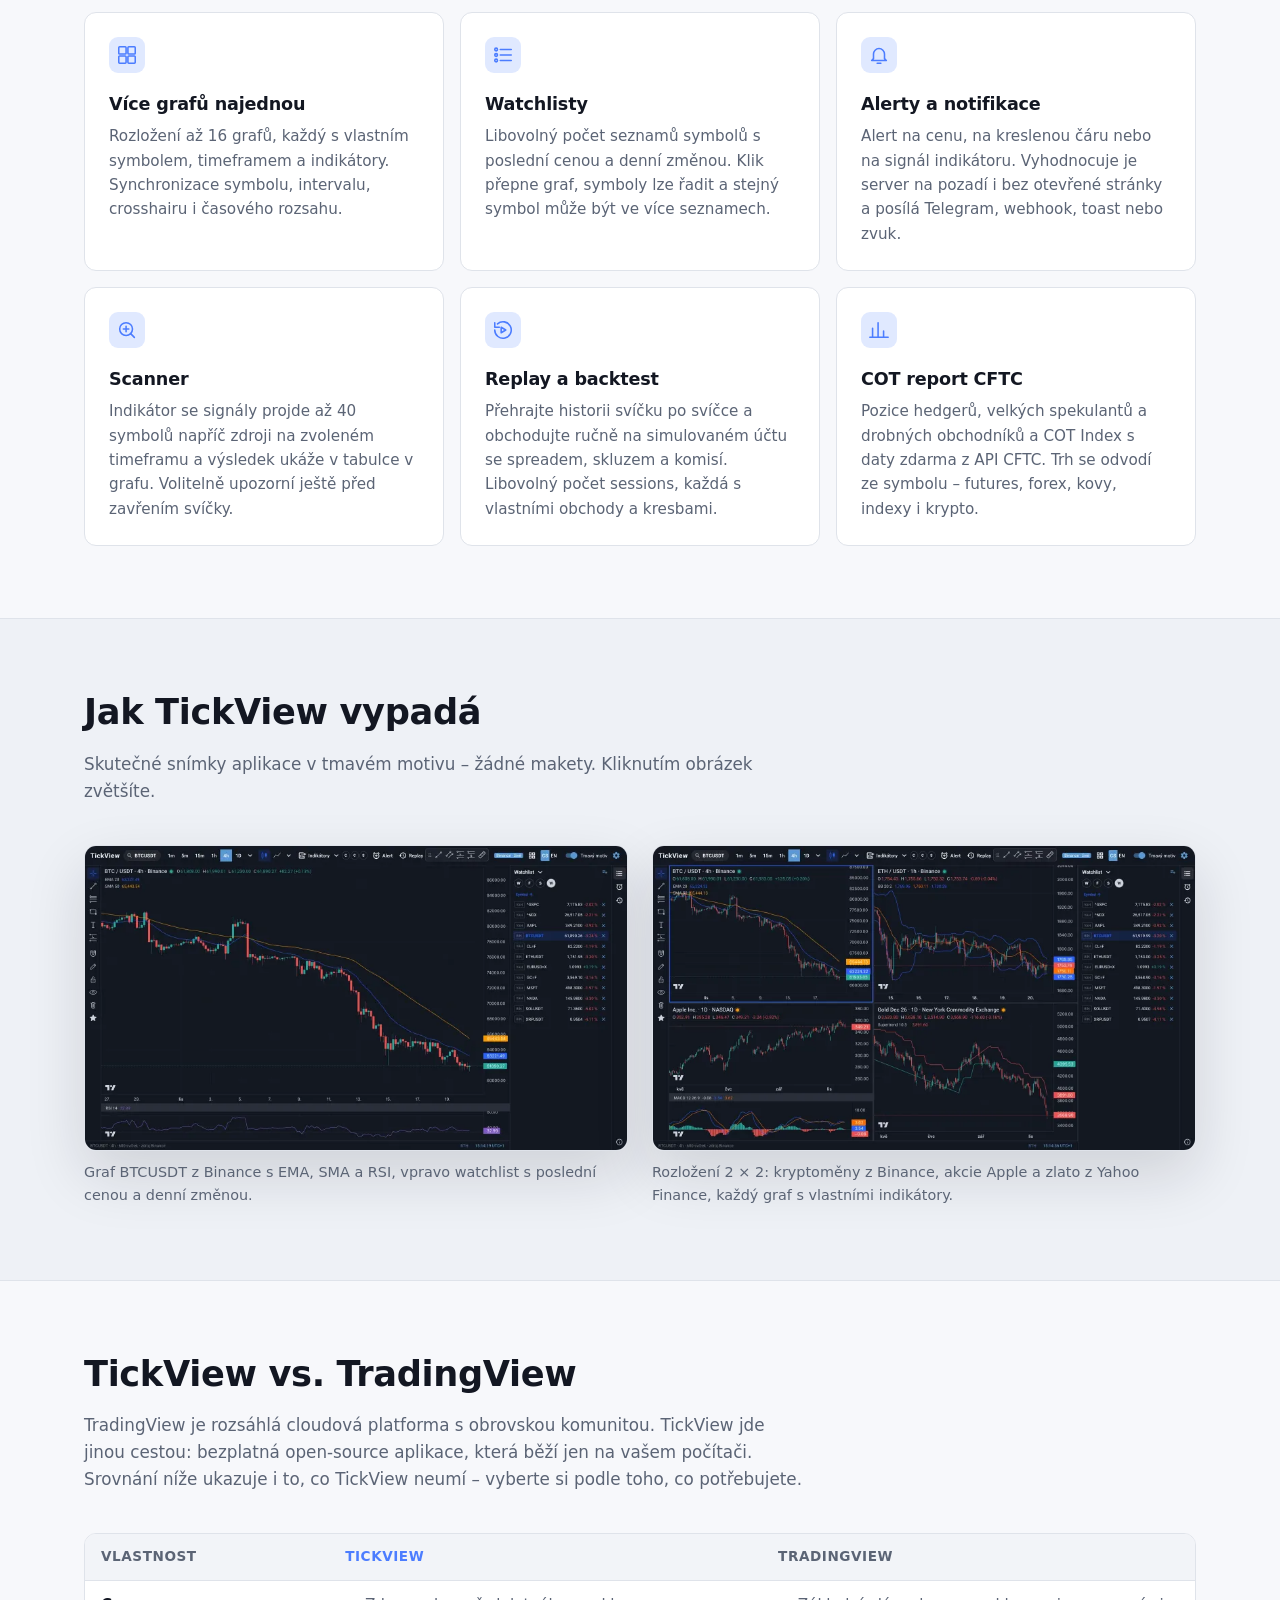
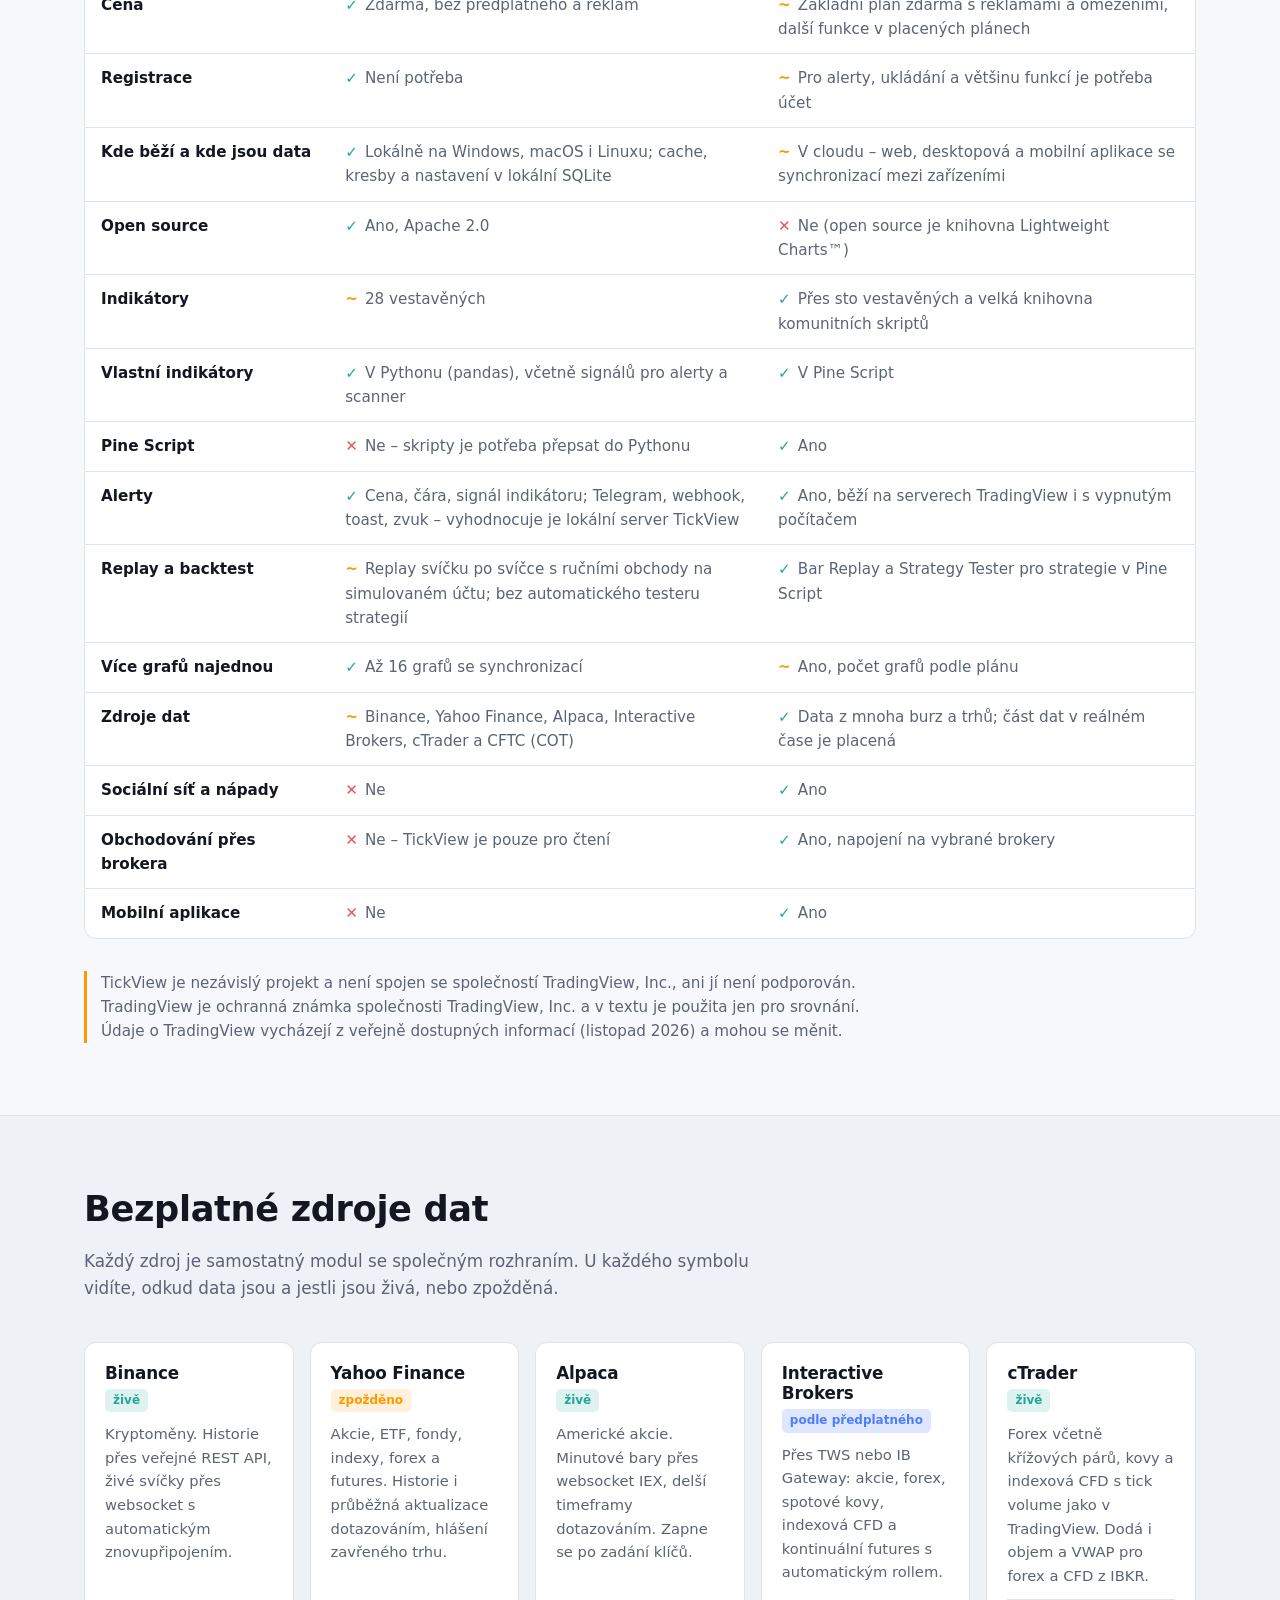
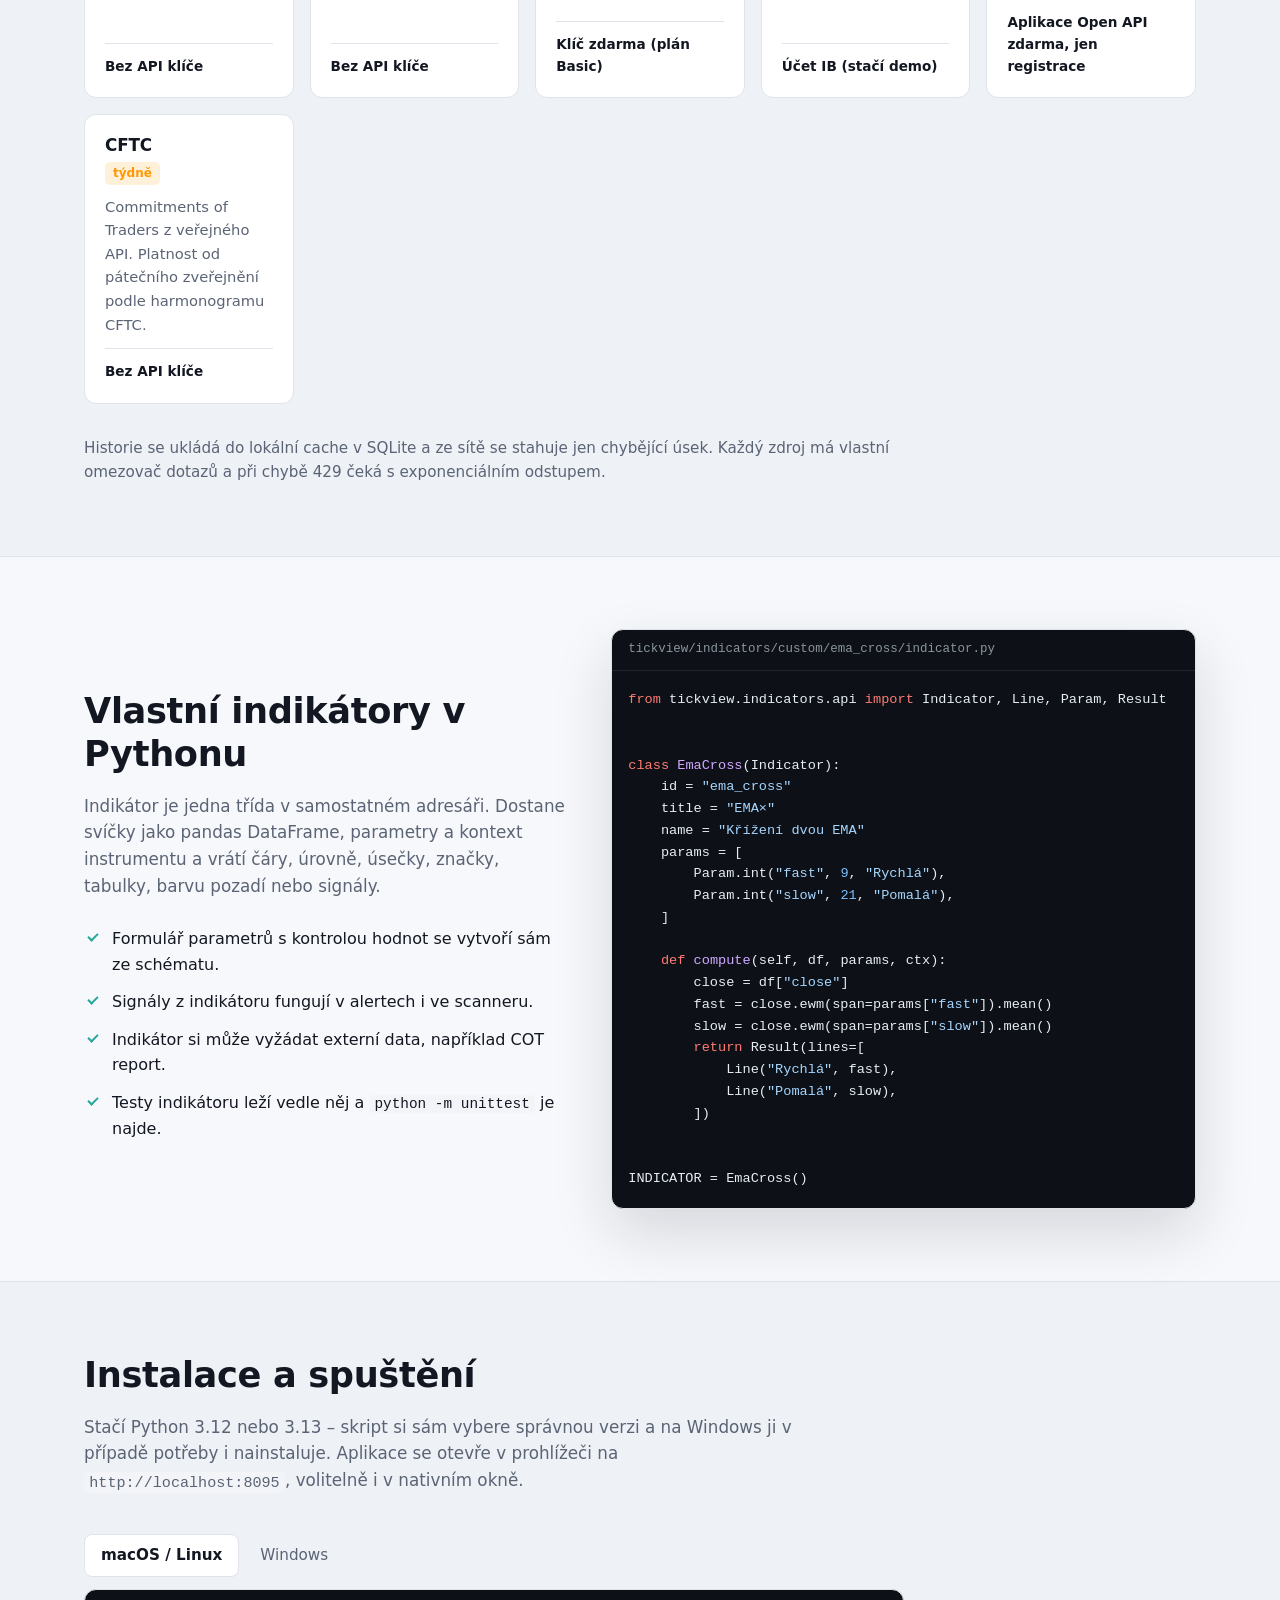
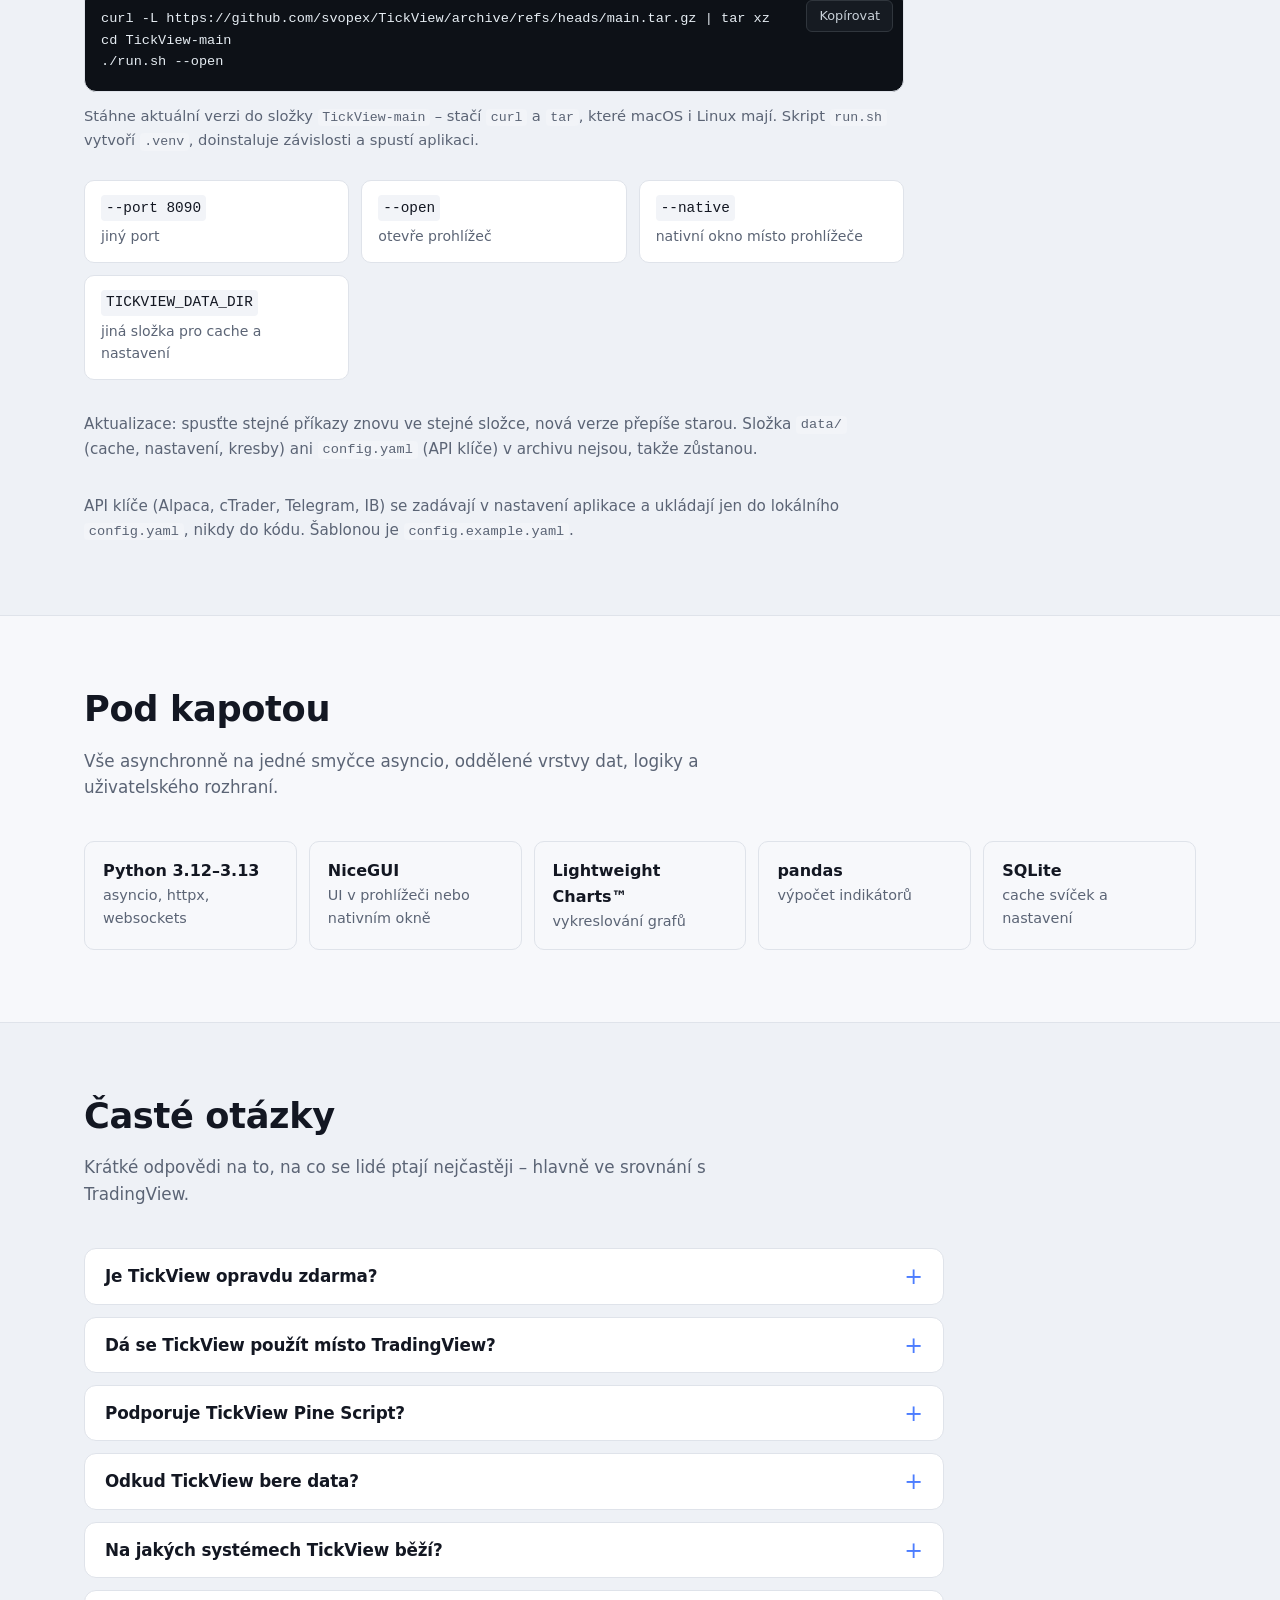
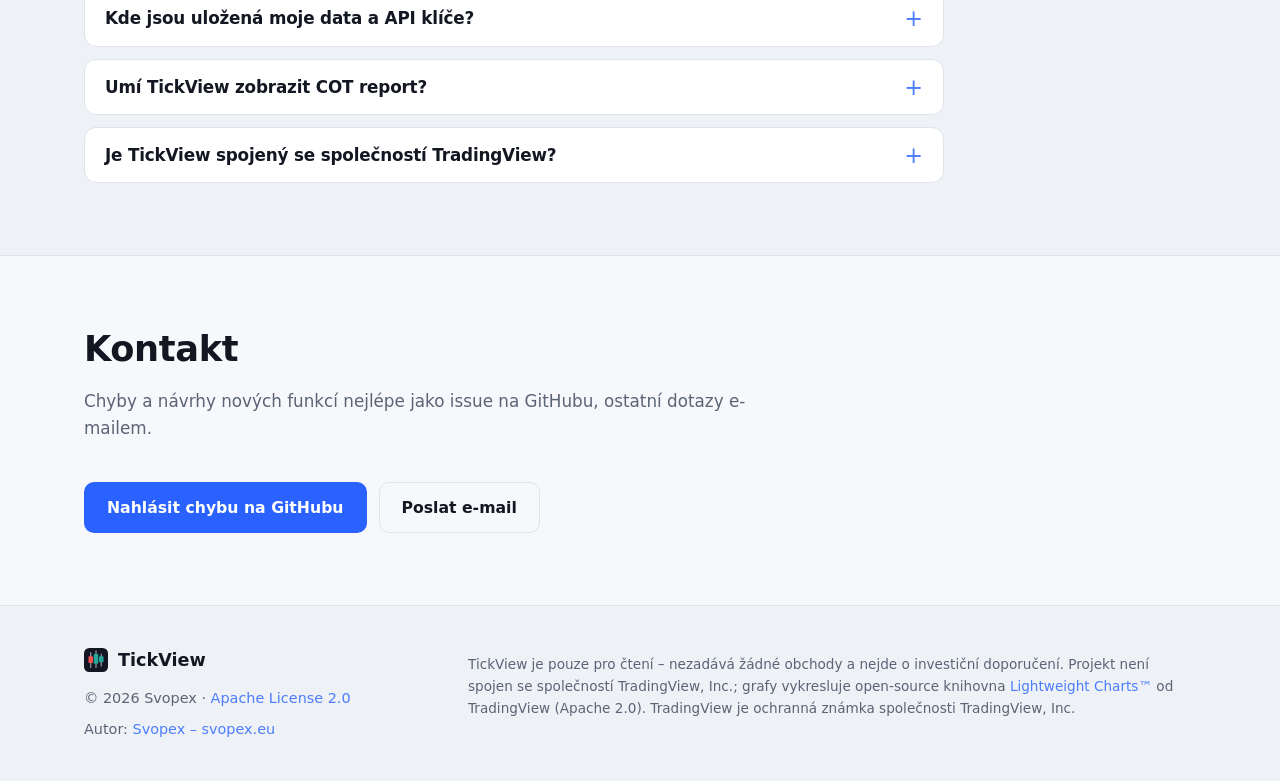
==== commit e4ad5a9a: "Přidává přehled zdrojů dat po instalaci (do zaškrtnutí Již nezobrazovat, kdykoli ze Settings), posou" ====
--- a/index.html
+++ b/index.html
@@ -99,7 +99,7 @@
         "name": "Je TickView opravdu zdarma?",
         "acceptedAnswer": {
           "@type": "Answer",
-          "text": "Ano. TickView je open source pod licencí Apache 2.0 a nemá předplatné, registraci ani reklamy. Data z Binance, Yahoo Finance a CFTC jsou zdarma bez API klíče, Alpaca nabízí bezplatný klíč (plán Basic) a cTrader bezplatnou aplikaci Open API s demo účtem u brokera. Pro Interactive Brokers potřebujete účet u IB (stačí demo) a rozsah dat závisí na vašem předplatném."
+          "text": "Ano. TickView je open source pod licencí Apache 2.0 a nemá předplatné, registraci ani reklamy. Data z Binance, Yahoo Finance a CFTC jsou zdarma bez API klíče, Alpaca nabízí bezplatný klíč (plán Basic) a cTrader bezplatnou aplikaci Open API po pouhé registraci (účet u brokera není potřeba). Pro Interactive Brokers potřebujete účet u IB (stačí demo) a rozsah dat závisí na vašem předplatném."
         }
       },
       {
@@ -483,7 +483,7 @@
           <article class="source">
             <header><h3>cTrader</h3><span class="tag tag-live">živě</span></header>
             <p>Forex včetně křížových párů, kovy a indexová CFD s tick volume jako v TradingView. Dodá i objem a VWAP pro forex a CFD z IBKR.</p>
-            <p class="source-meta">Aplikace Open API zdarma, demo účet u brokera</p>
+            <p class="source-meta">Aplikace Open API zdarma, jen registrace</p>
           </article>
           <article class="source">
             <header><h3>CFTC</h3><span class="tag tag-delay">týdně</span></header>
@@ -642,7 +642,7 @@
         <div class="faq-list">
           <details class="faq-item">
             <summary><h3>Je TickView opravdu zdarma?</h3></summary>
-            <p>Ano. TickView je open source pod licencí Apache 2.0 a nemá předplatné, registraci ani reklamy. Data z Binance, Yahoo Finance a CFTC jsou zdarma bez API klíče, Alpaca nabízí bezplatný klíč (plán Basic) a cTrader bezplatnou aplikaci Open API s demo účtem u brokera. Pro Interactive Brokers potřebujete účet u IB (stačí demo) a rozsah dat závisí na vašem předplatném.</p>
+            <p>Ano. TickView je open source pod licencí Apache 2.0 a nemá předplatné, registraci ani reklamy. Data z Binance, Yahoo Finance a CFTC jsou zdarma bez API klíče, Alpaca nabízí bezplatný klíč (plán Basic) a cTrader bezplatnou aplikaci Open API po pouhé registraci (účet u brokera není potřeba). Pro Interactive Brokers potřebujete účet u IB (stačí demo) a rozsah dat závisí na vašem předplatném.</p>
           </details>
           <details class="faq-item">
             <summary><h3>Dá se TickView použít místo TradingView?</h3></summary>
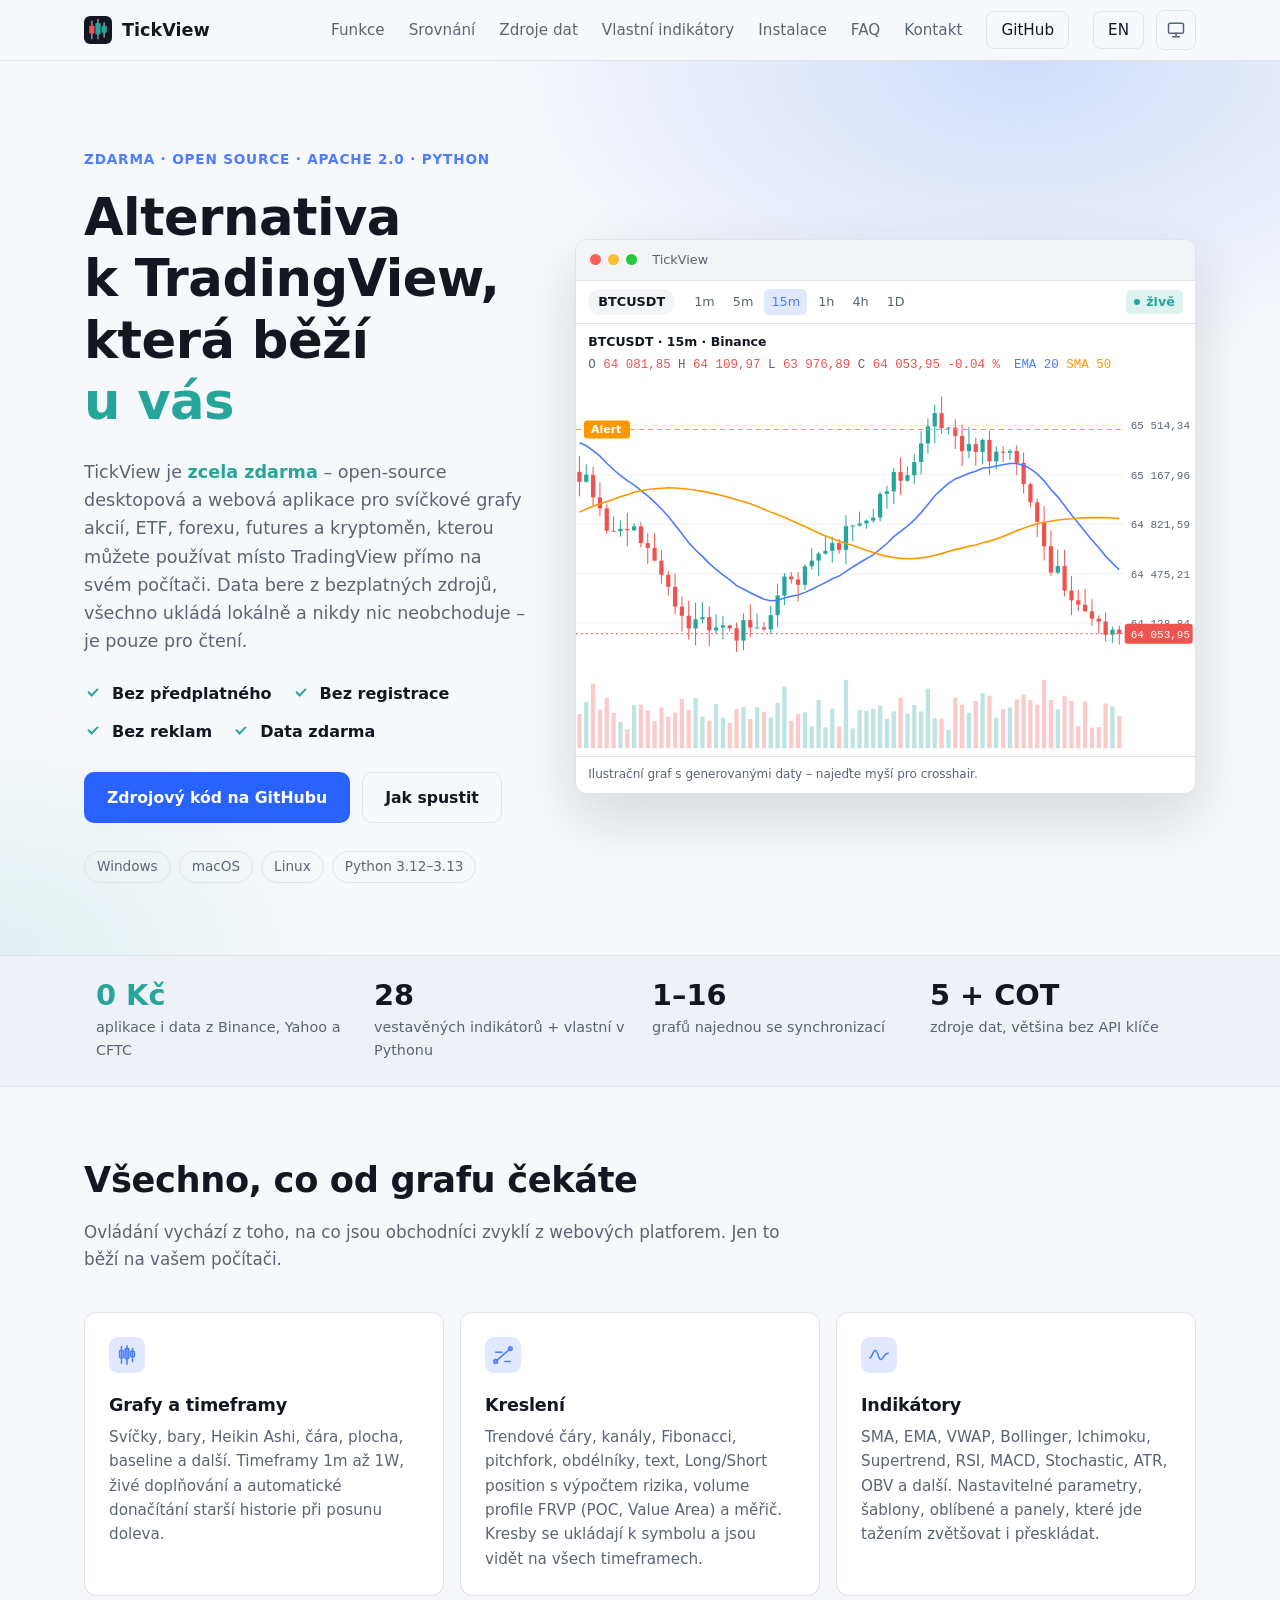
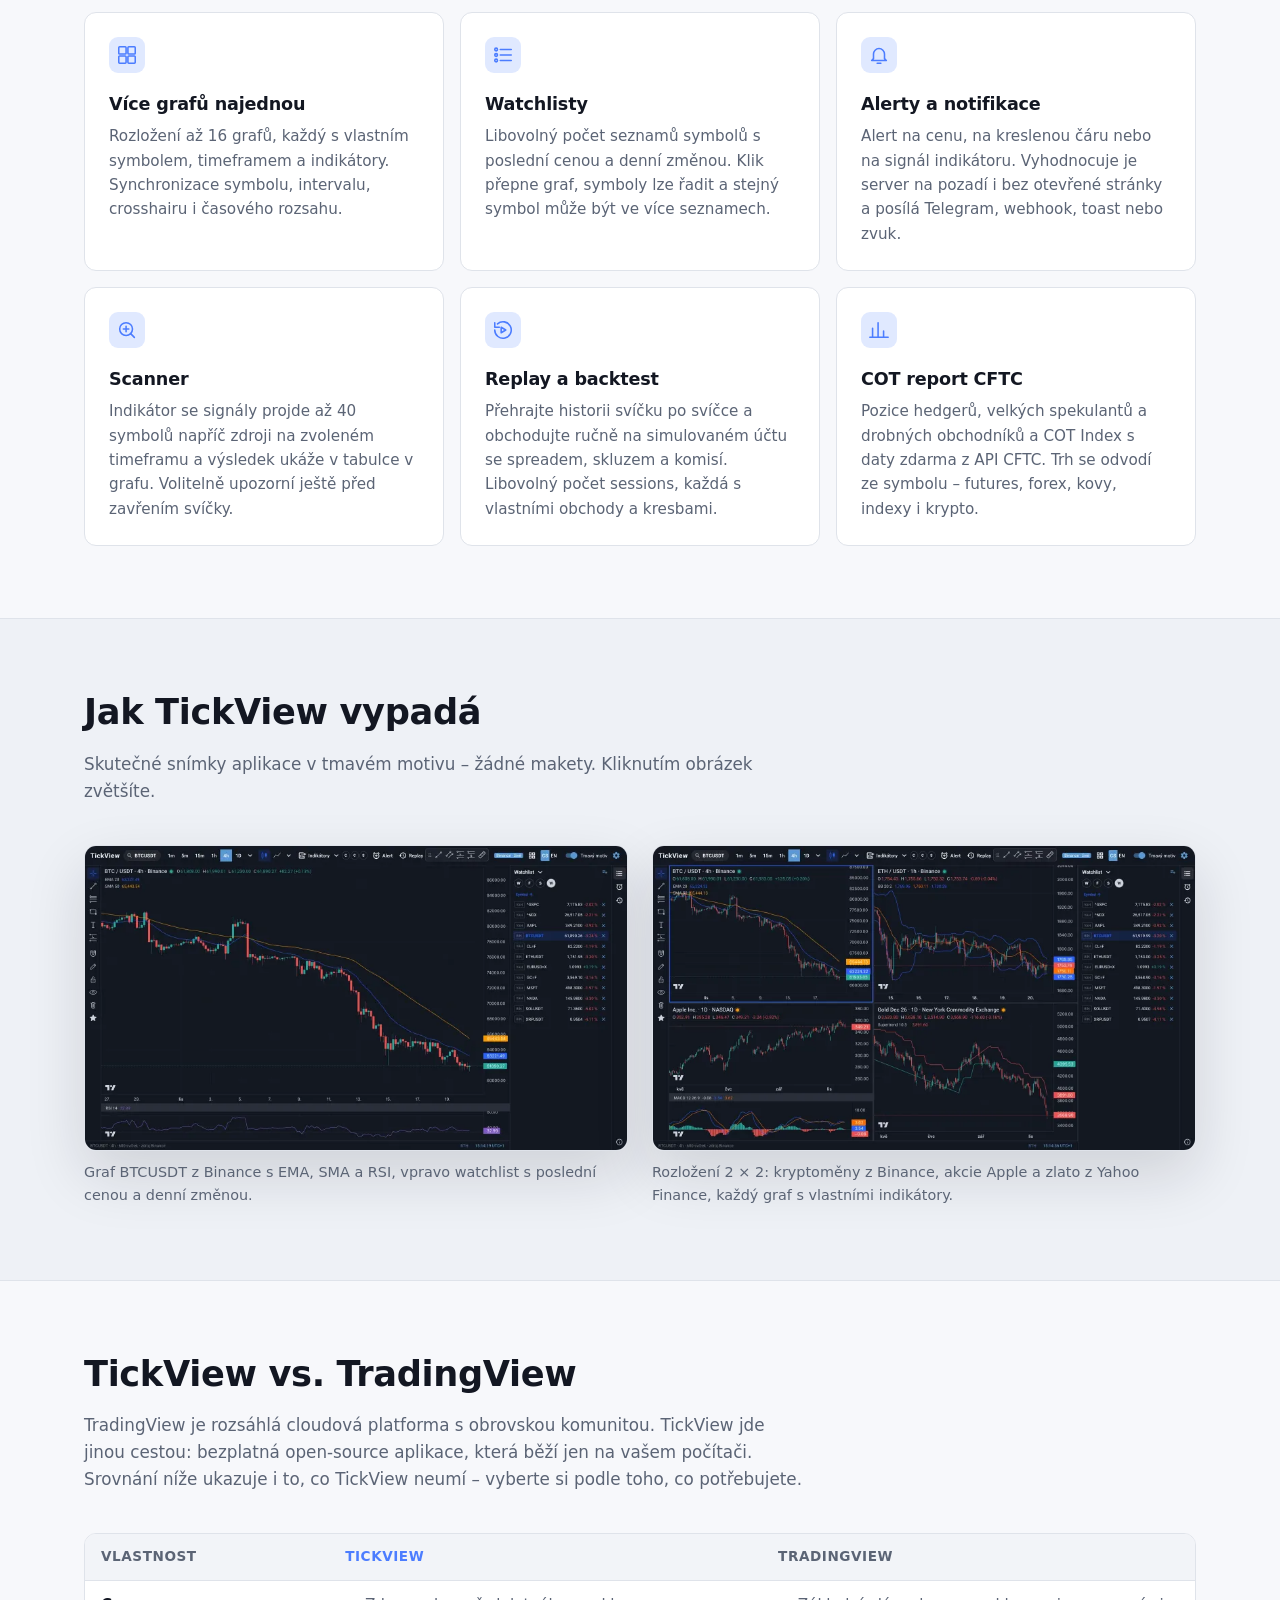
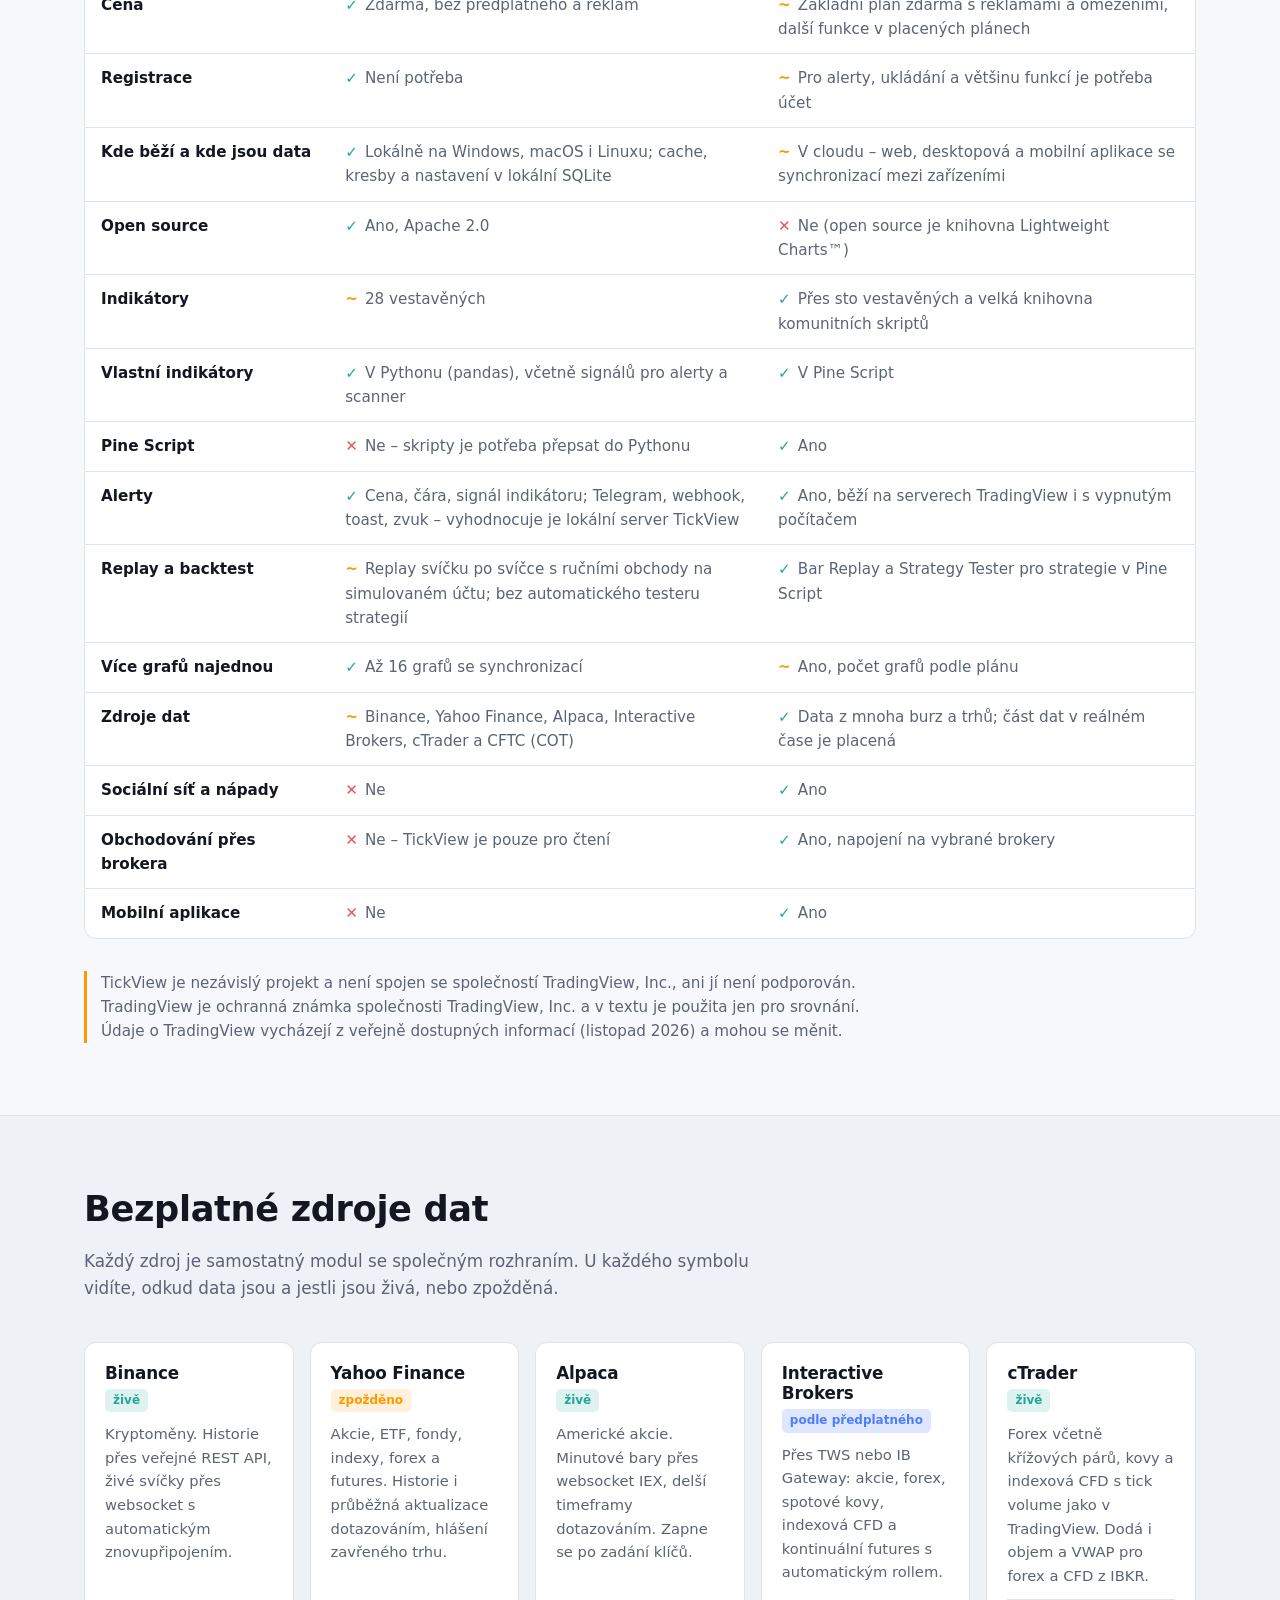
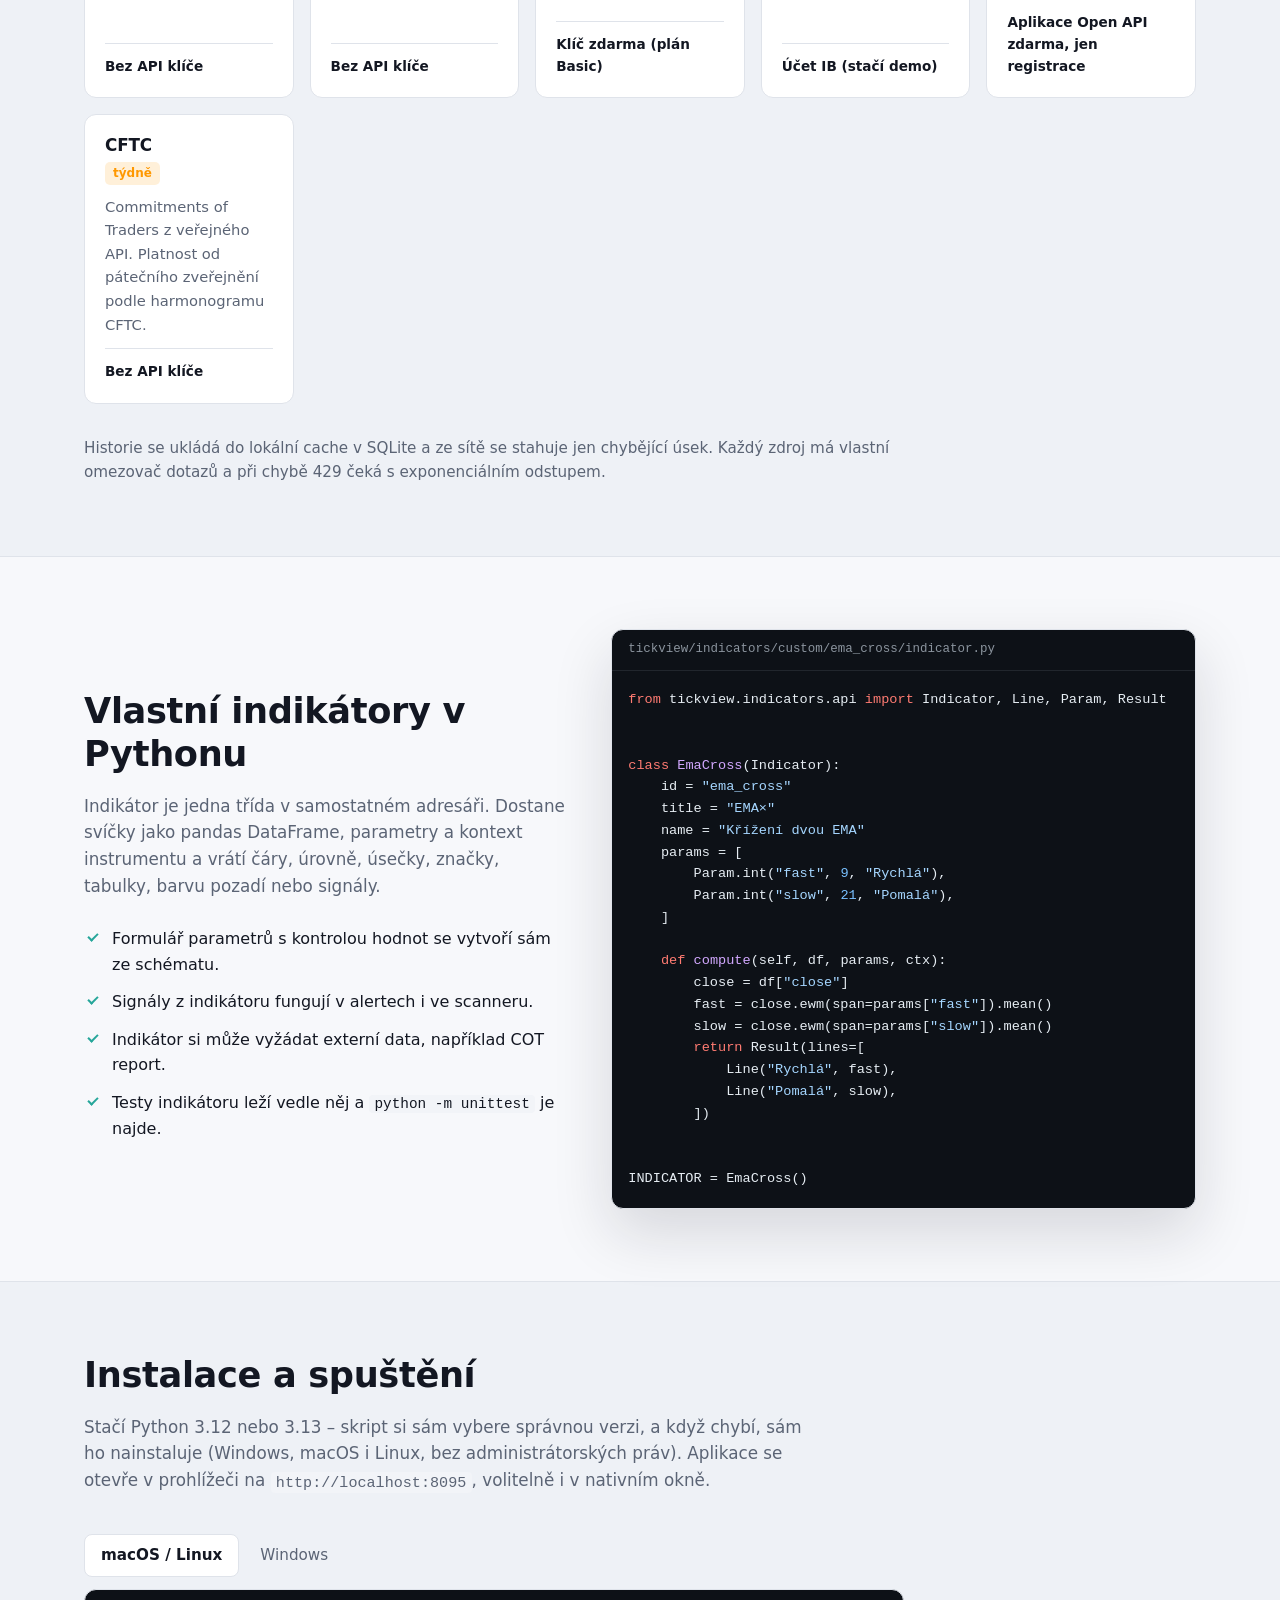
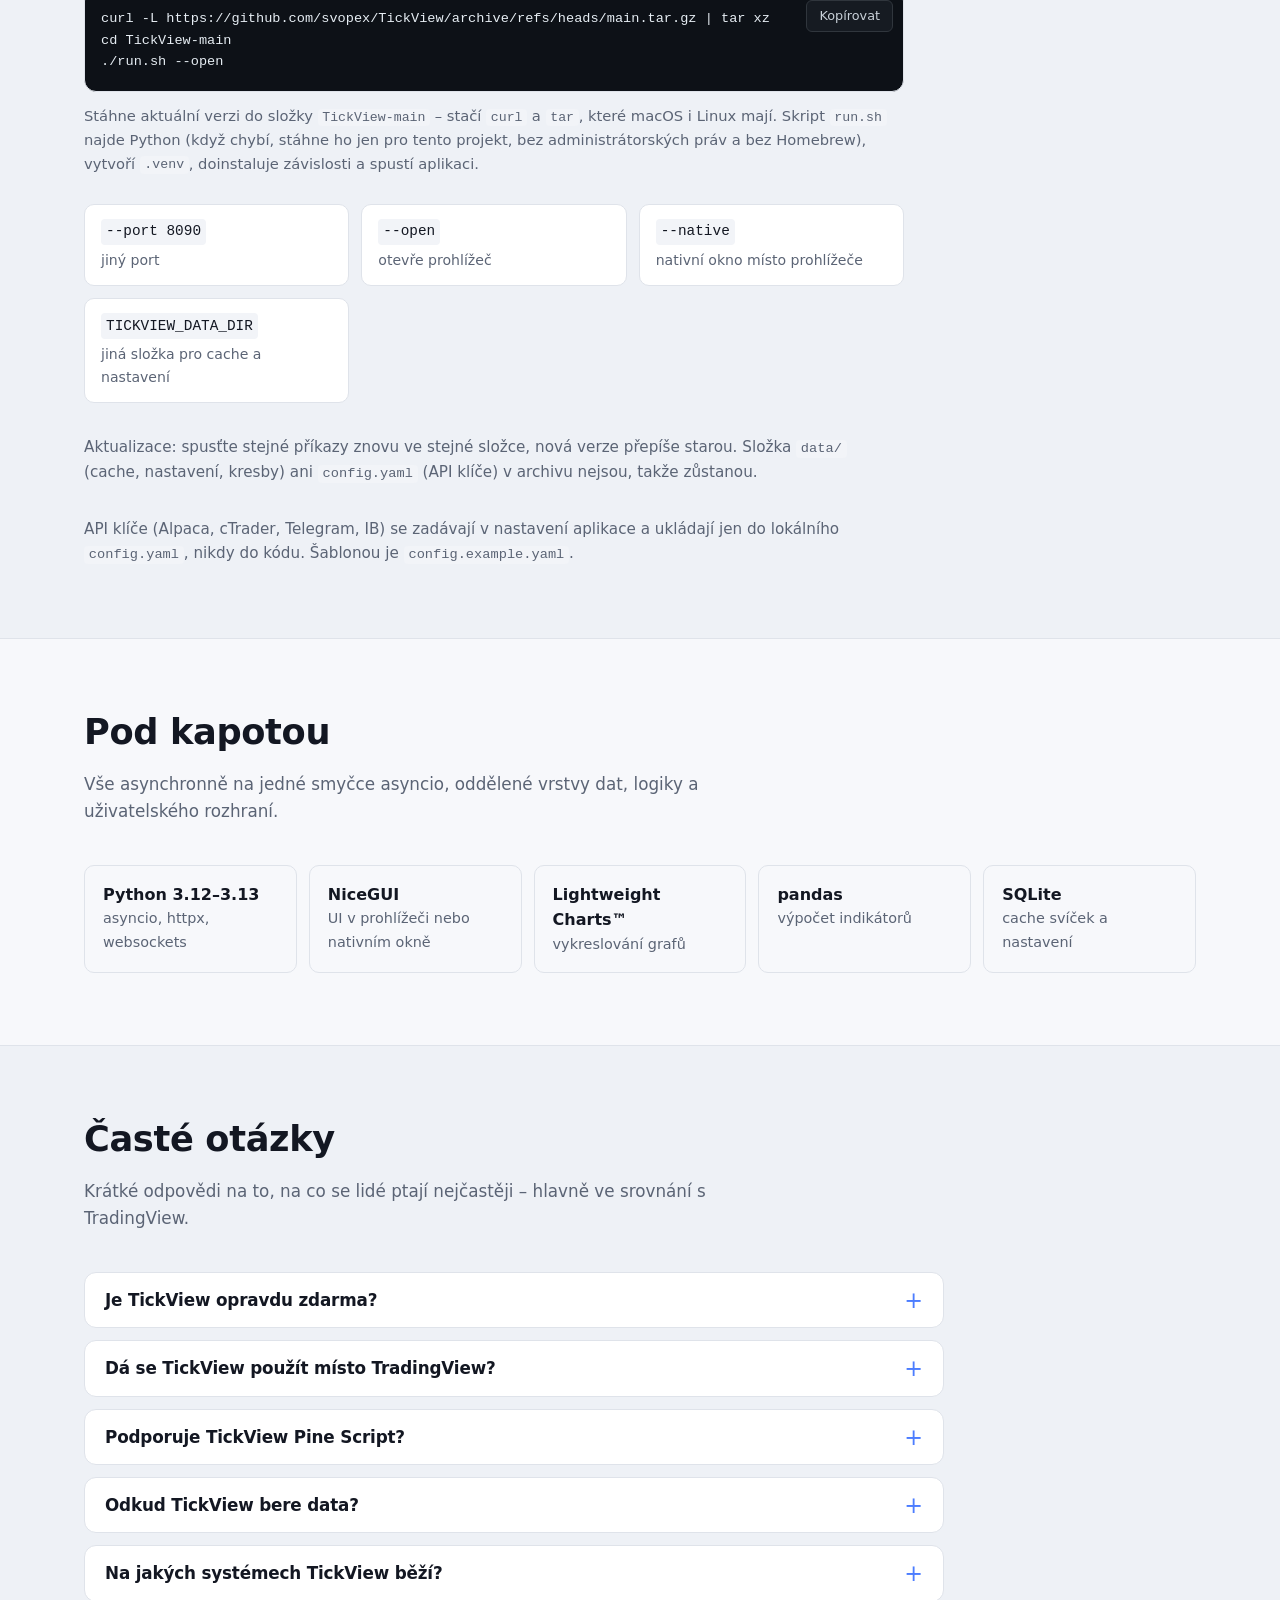
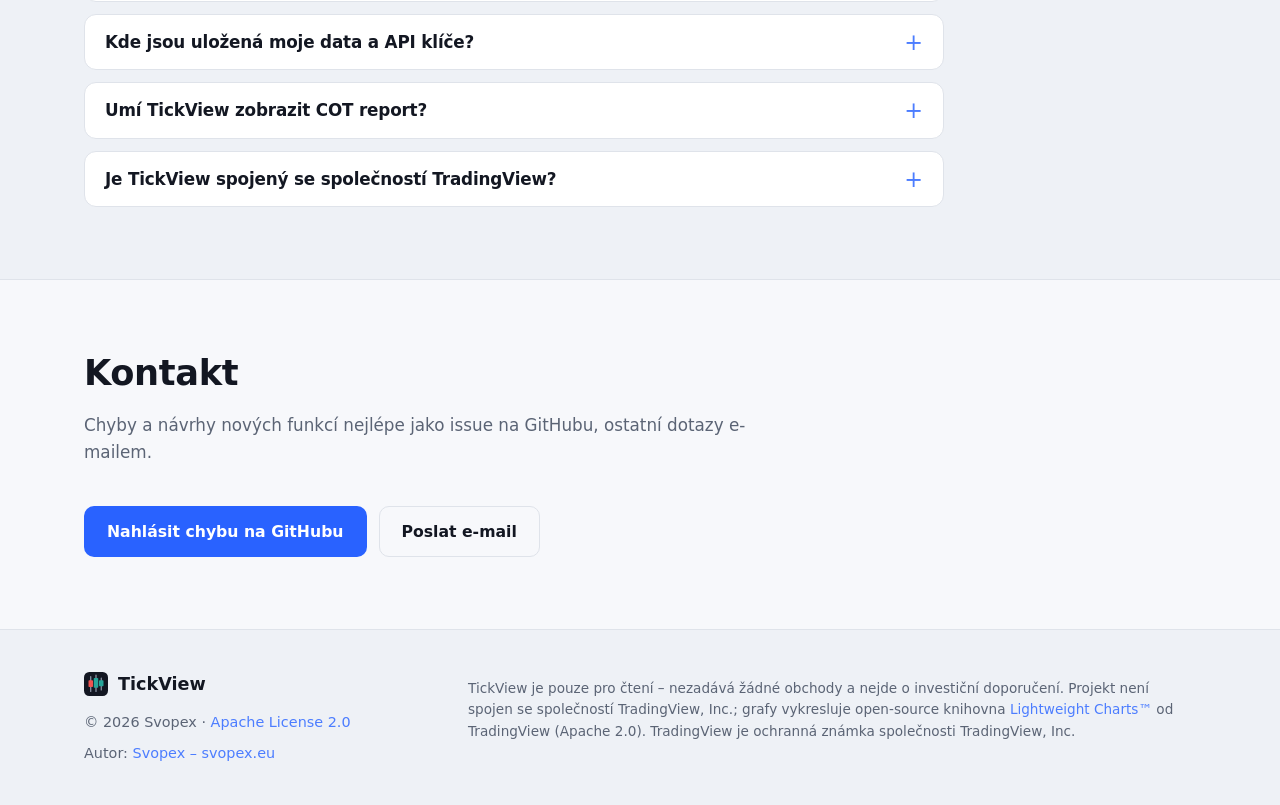
==== commit dbcb225f: "Instaluje v run.sh chybějící Python 3.13 na macOS i Linuxu do složky .python (bez administrátorských" ====
--- a/index.html
+++ b/index.html
@@ -131,7 +131,7 @@
         "name": "Na jakých systémech TickView běží?",
         "acceptedAnswer": {
           "@type": "Answer",
-          "text": "Na Windows, macOS i Linuxu s Pythonem 3.12 nebo 3.13. Spouštěcí skript si připraví prostředí sám, na Windows Python v případě potřeby i nainstaluje. Aplikace se otevře v prohlížeči na localhost, volitelně v nativním okně."
+          "text": "Na Windows, macOS i Linuxu s Pythonem 3.12 nebo 3.13. Spouštěcí skript si připraví prostředí sám a Python v případě potřeby i nainstaluje. Aplikace se otevře v prohlížeči na localhost, volitelně v nativním okně."
         }
       },
       {
@@ -552,7 +552,7 @@
       <div class="container">
         <header class="section-head">
           <h2>Instalace a spuštění</h2>
-          <p>Stačí Python 3.12 nebo 3.13 – skript si sám vybere správnou verzi a na Windows ji v případě potřeby i nainstaluje. Aplikace se otevře v prohlížeči na <code>http://localhost:8095</code>, volitelně i v nativním okně.</p>
+          <p>Stačí Python 3.12 nebo 3.13 – skript si sám vybere správnou verzi, a když chybí, sám ho nainstaluje (Windows, macOS i Linux, bez administrátorských práv). Aplikace se otevře v prohlížeči na <code>http://localhost:8095</code>, volitelně i v nativním okně.</p>
         </header>
 
         <div class="tabs">
@@ -571,7 +571,8 @@
             </div>
             <p class="hint">
               Stáhne aktuální verzi do složky <code>TickView-main</code> – stačí <code>curl</code> a <code>tar</code>,
-              které macOS i Linux mají. Skript <code>run.sh</code> vytvoří <code>.venv</code>, doinstaluje závislosti
+              které macOS i Linux mají. Skript <code>run.sh</code> najde Python (když chybí, stáhne ho jen pro tento projekt,
+              bez administrátorských práv a bez Homebrew), vytvoří <code>.venv</code>, doinstaluje závislosti
               a spustí aplikaci.
             </p>
           </div>
@@ -658,7 +659,7 @@
           </details>
           <details class="faq-item">
             <summary><h3>Na jakých systémech TickView běží?</h3></summary>
-            <p>Na Windows, macOS i Linuxu s Pythonem 3.12 nebo 3.13. Spouštěcí skript si připraví prostředí sám, na Windows Python v případě potřeby i nainstaluje. Aplikace se otevře v prohlížeči na localhost, volitelně v nativním okně.</p>
+            <p>Na Windows, macOS i Linuxu s Pythonem 3.12 nebo 3.13. Spouštěcí skript si připraví prostředí sám a Python v případě potřeby i nainstaluje. Aplikace se otevře v prohlížeči na localhost, volitelně v nativním okně.</p>
           </details>
           <details class="faq-item">
             <summary><h3>Kde jsou uložená moje data a API klíče?</h3></summary>
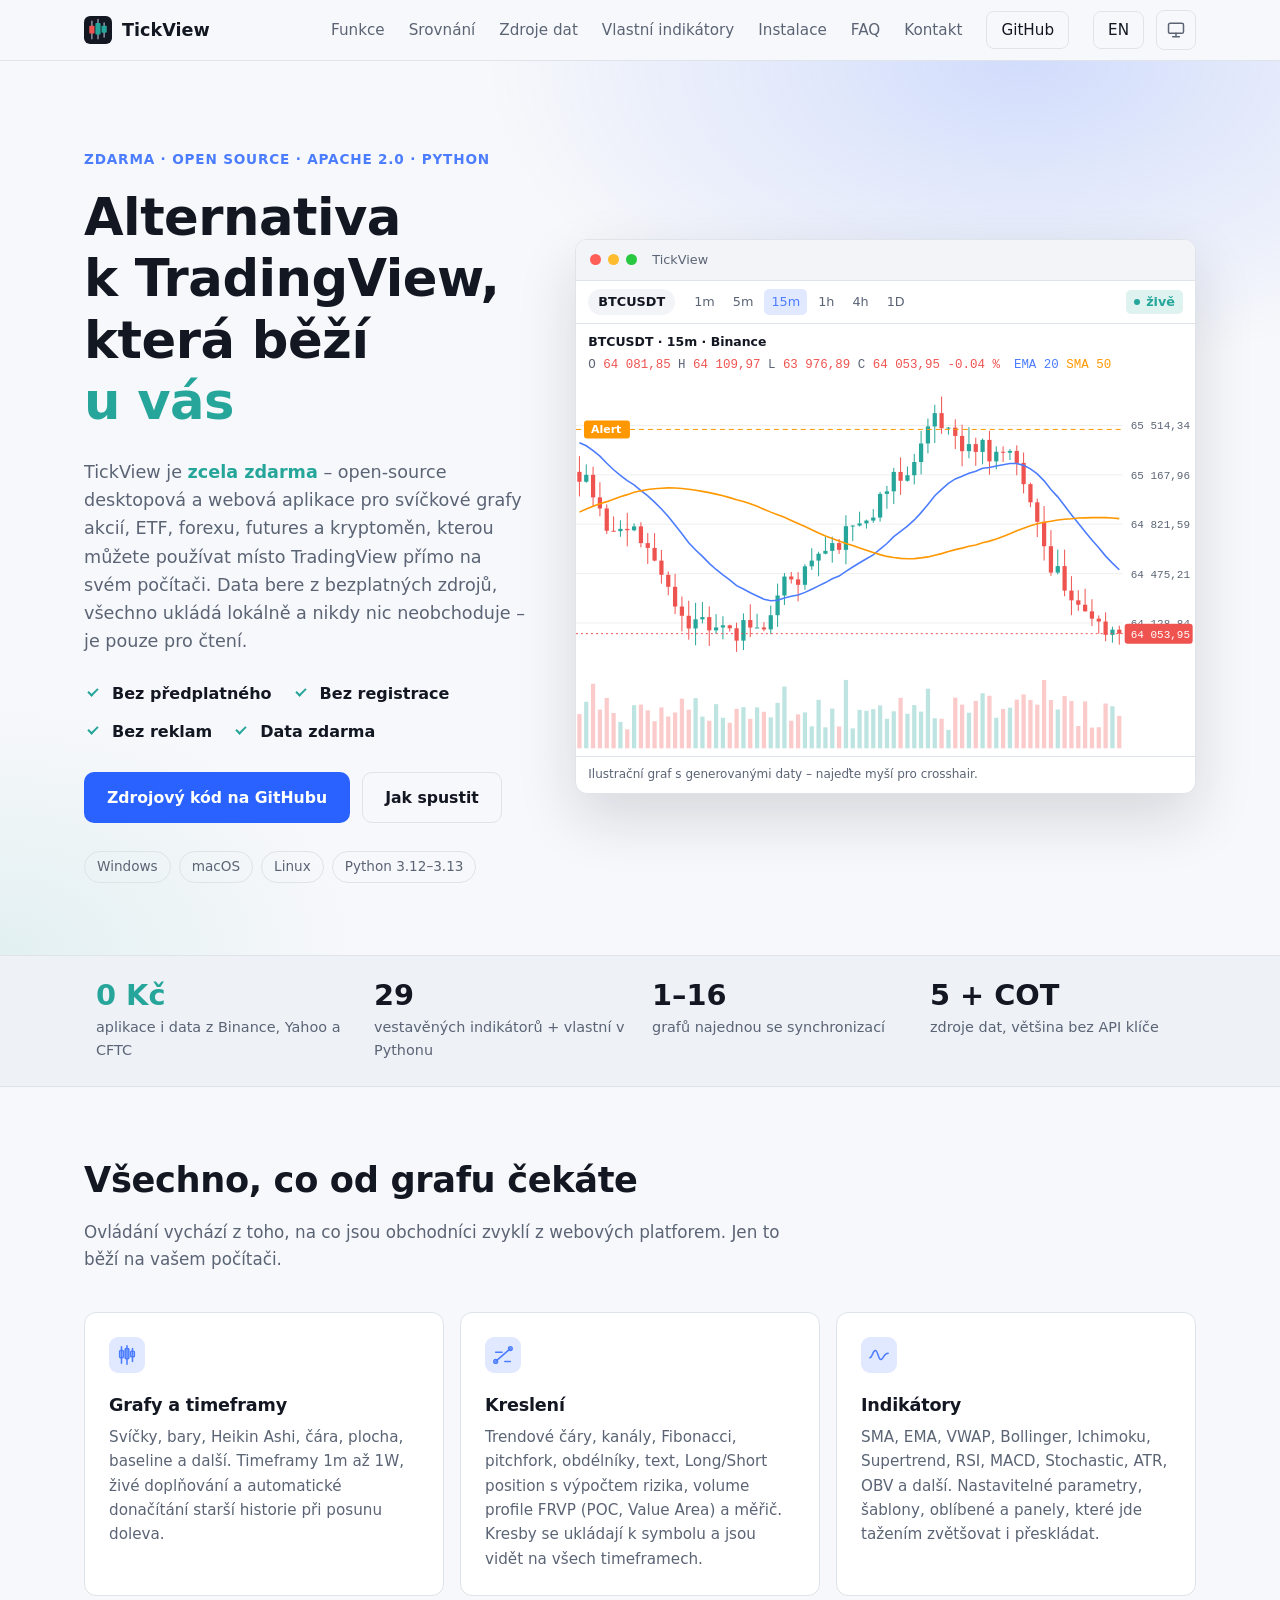
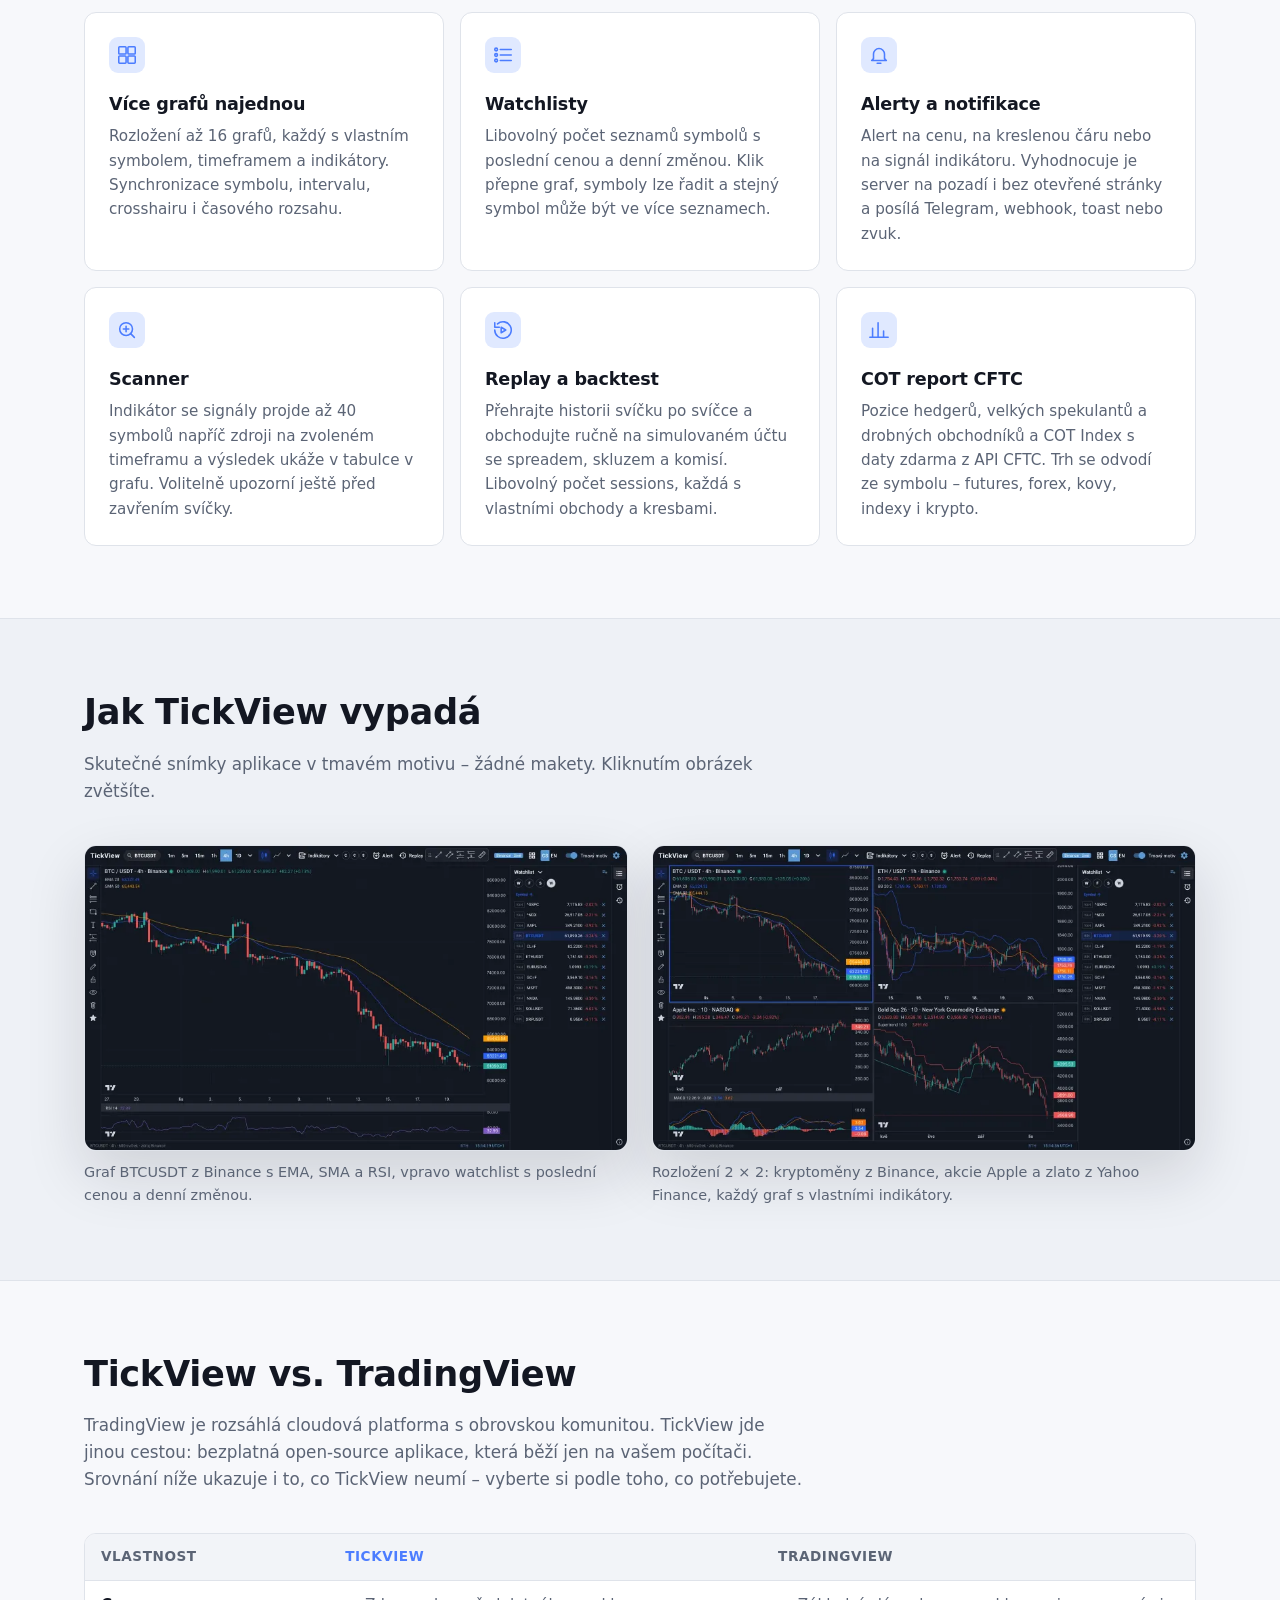
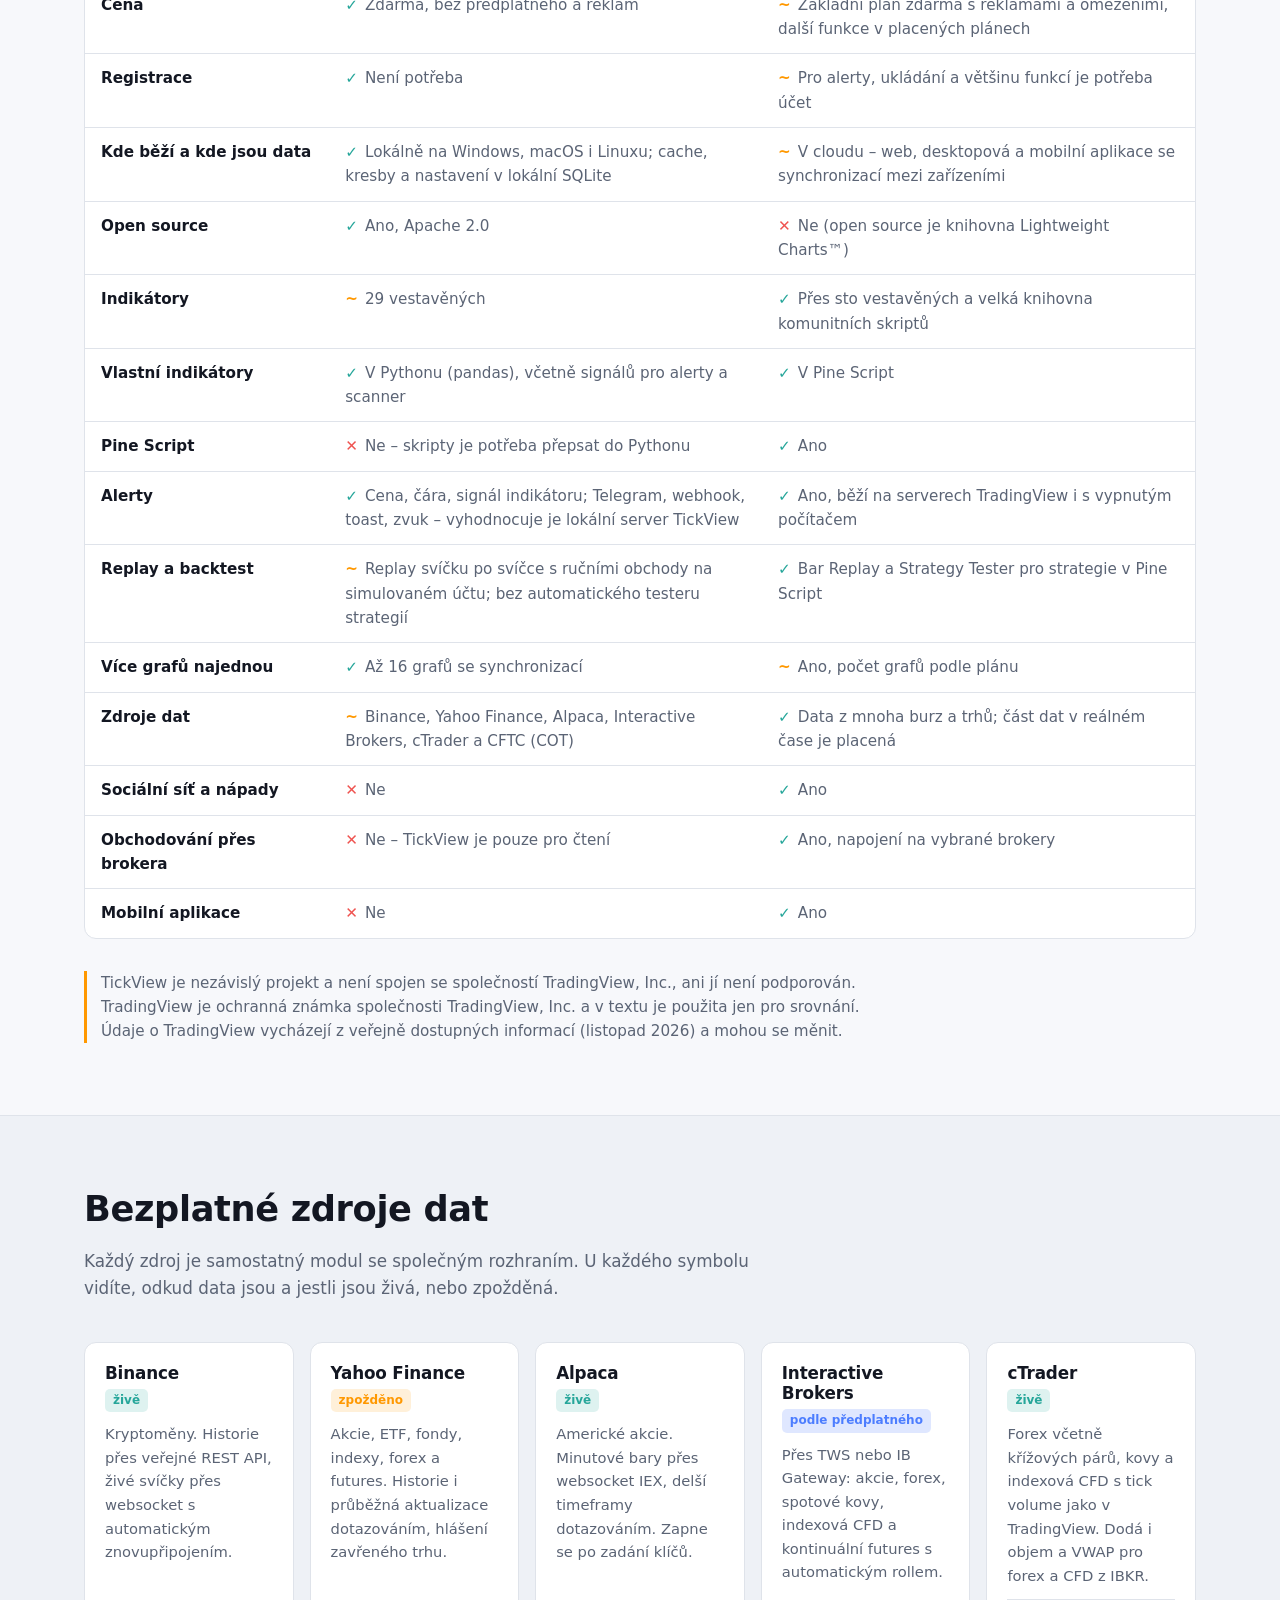
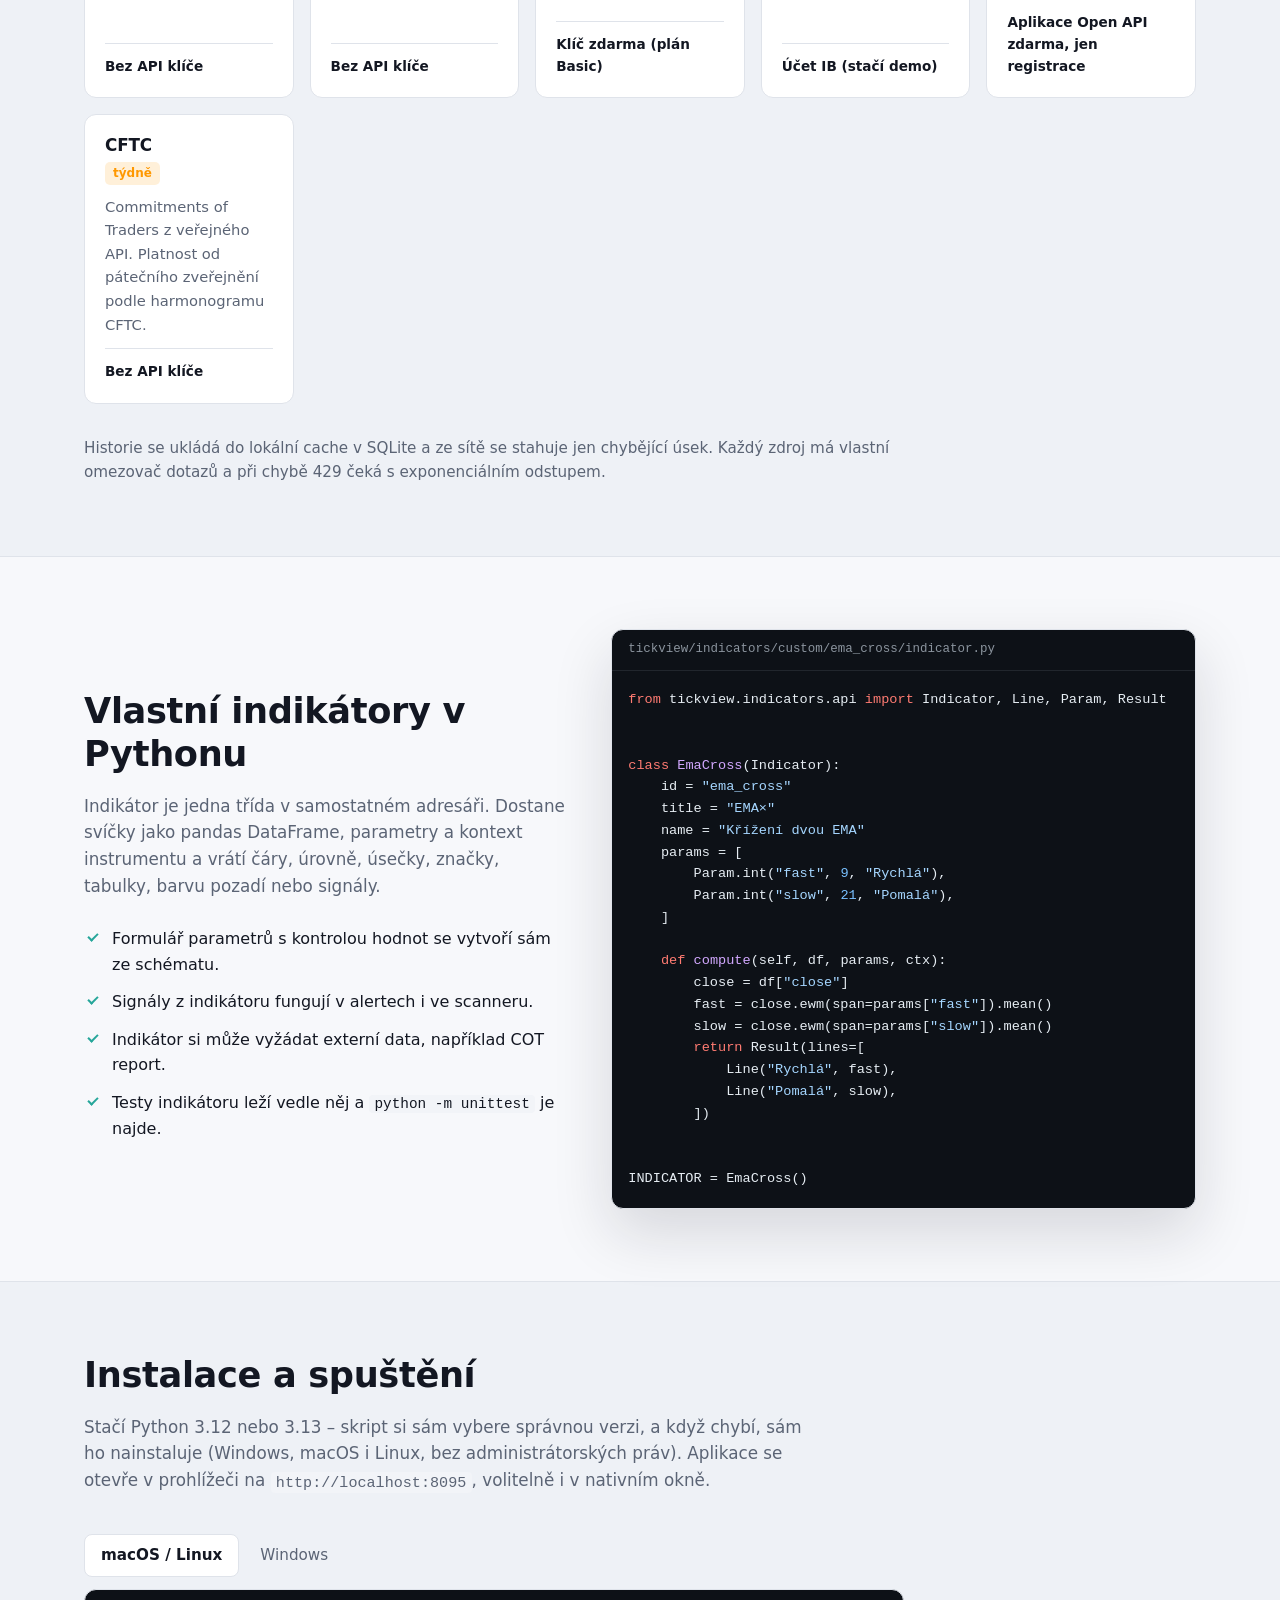
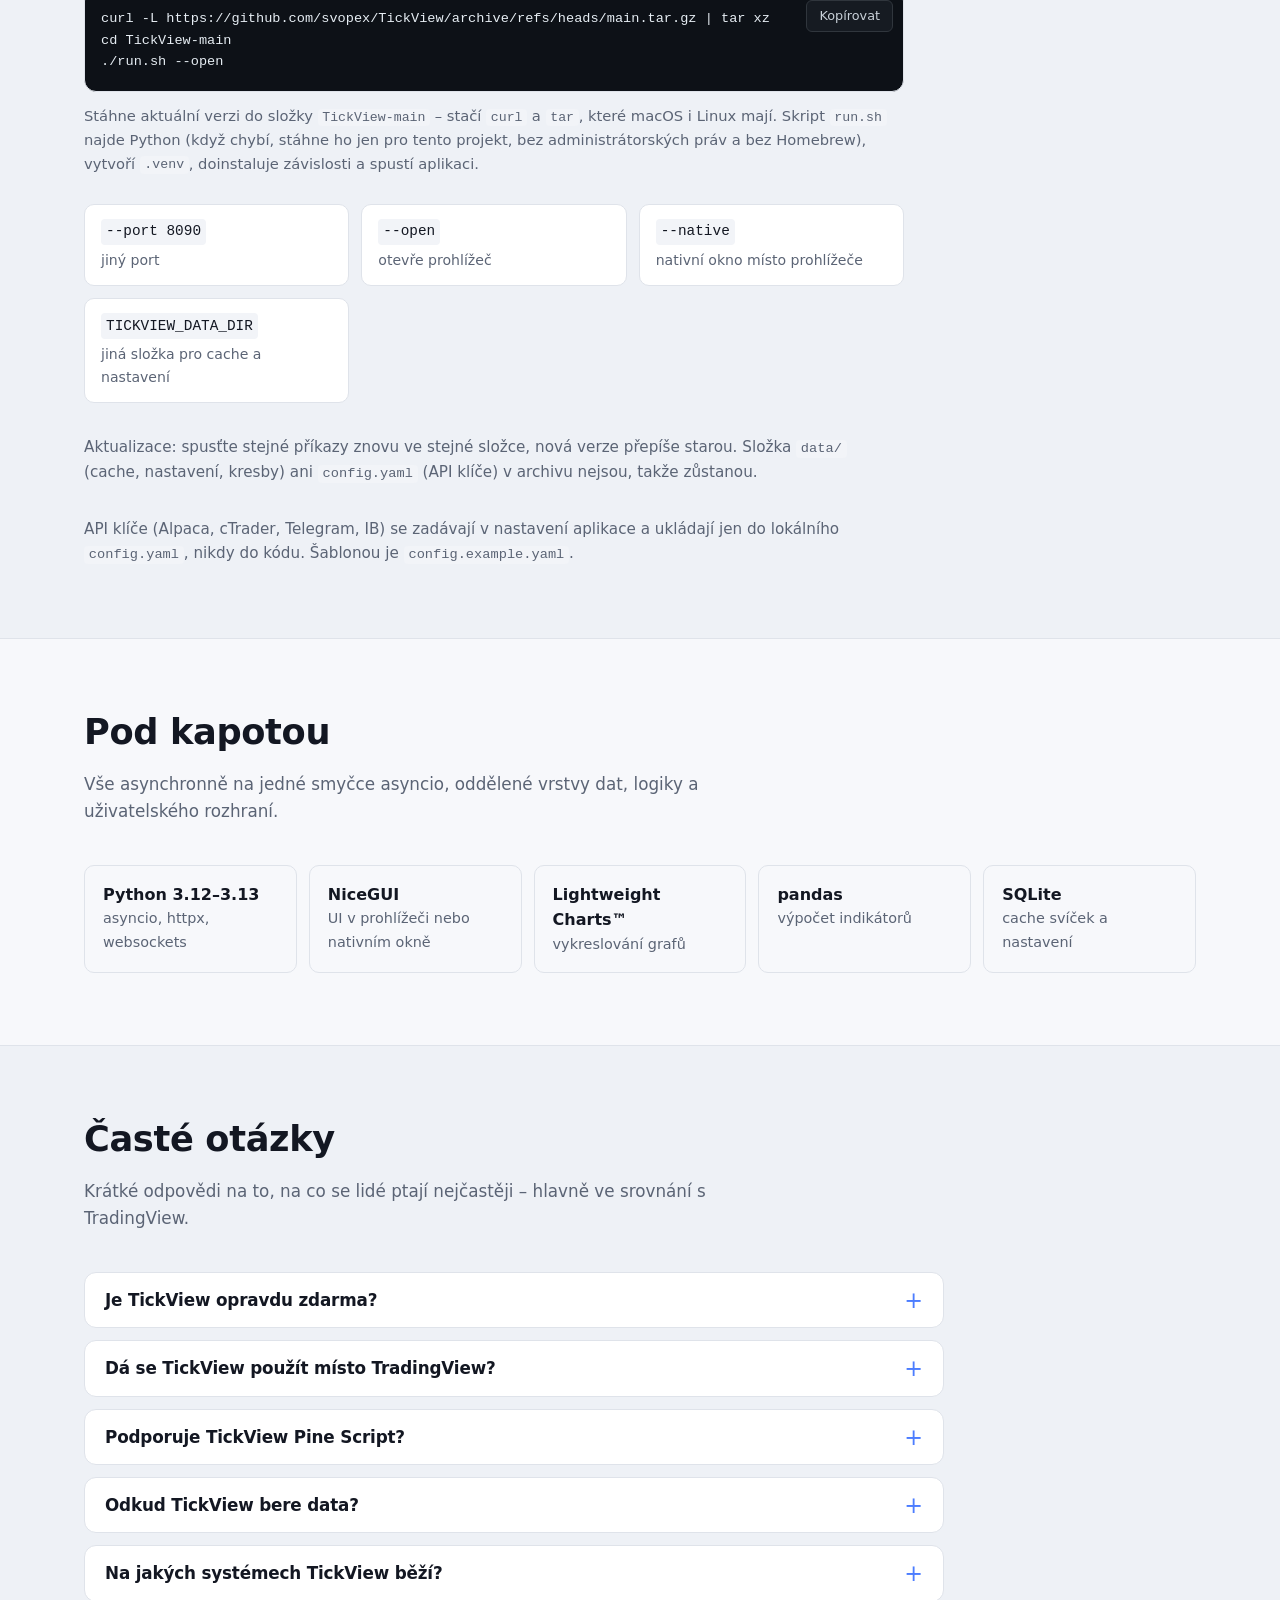
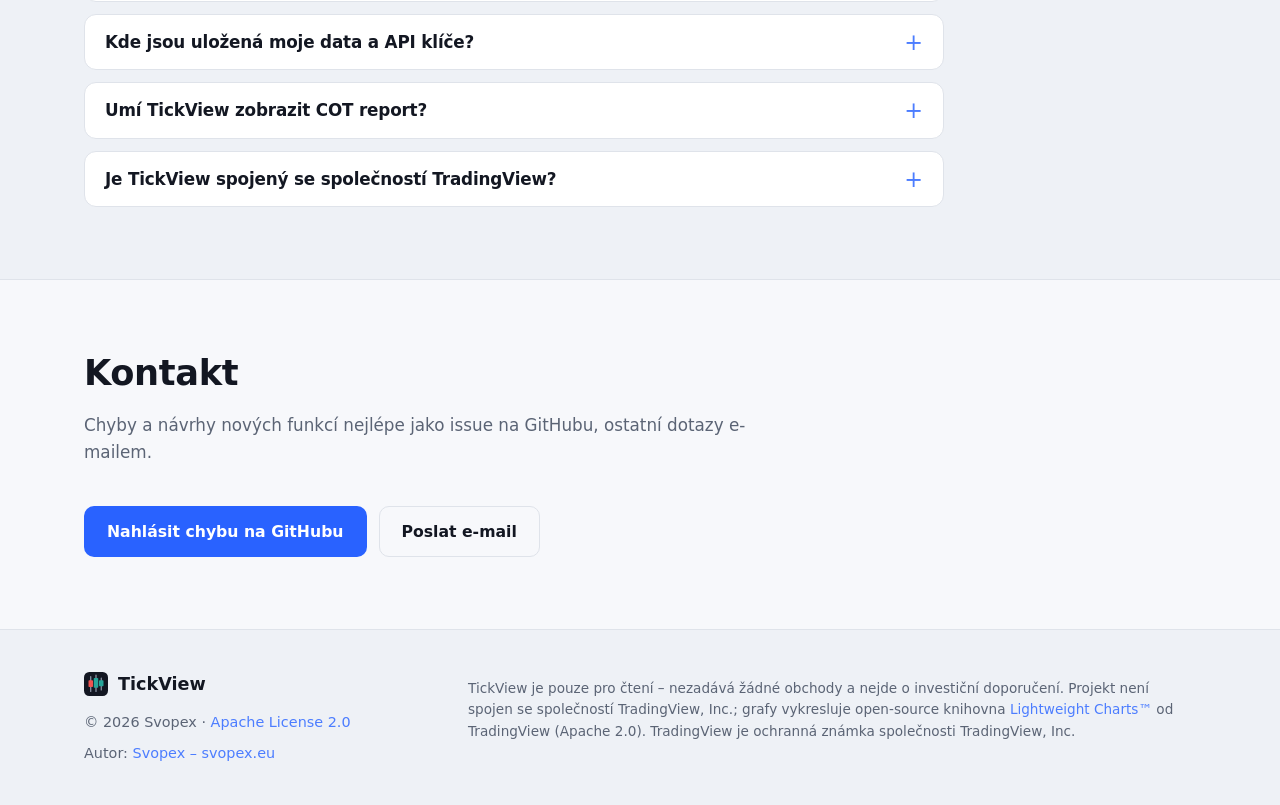
==== commit 29b82d56: "Přidává indikátor TPO (Market Profile) se sbalením a rozložením profilů v menu a živý náhled nastave" ====
--- a/index.html
+++ b/index.html
@@ -73,7 +73,7 @@
     ],
     "featureList": [
       "Svíčkové grafy akcií, ETF, forexu, futures a kryptoměn",
-      "28 vestavěných indikátorů a vlastní indikátory v Pythonu",
+      "29 vestavěných indikátorů a vlastní indikátory v Pythonu",
       "Kreslicí nástroje",
       "Alerty přes Telegram a webhook",
       "Scanner až 40 symbolů",
@@ -107,7 +107,7 @@
         "name": "Dá se TickView použít místo TradingView?",
         "acceptedAnswer": {
           "@type": "Answer",
-          "text": "Pro technickou analýzu na vlastním počítači ano: svíčkové grafy, 28 vestavěných indikátorů, kreslení, watchlisty, alerty, scanner, replay a až 16 grafů najednou. TradingView ale nenahradí, pokud potřebujete Pine Script, mobilní aplikaci, synchronizaci v cloudu, sociální síť s nápady nebo obchodování přes brokera přímo z grafu."
+          "text": "Pro technickou analýzu na vlastním počítači ano: svíčkové grafy, 29 vestavěných indikátorů, kreslení, watchlisty, alerty, scanner, replay a až 16 grafů najednou. TradingView ale nenahradí, pokud potřebujete Pine Script, mobilní aplikaci, synchronizaci v cloudu, sociální síť s nápady nebo obchodování přes brokera přímo z grafu."
         }
       },
       {
@@ -254,7 +254,7 @@
     <section class="stats" aria-label="TickView v číslech">
       <div class="container stats-grid">
         <div class="stat"><strong class="accent">0 Kč</strong><span>aplikace i data z Binance, Yahoo a CFTC</span></div>
-        <div class="stat"><strong>28</strong><span>vestavěných indikátorů + vlastní v Pythonu</span></div>
+        <div class="stat"><strong>29</strong><span>vestavěných indikátorů + vlastní v Pythonu</span></div>
         <div class="stat"><strong>1–16</strong><span>grafů najednou se synchronizací</span></div>
         <div class="stat"><strong>5 + COT</strong><span>zdroje dat, většina bez API klíče</span></div>
       </div>
@@ -390,7 +390,7 @@
               </tr>
               <tr>
                 <th scope="row">Indikátory</th>
-                <td class="cmp-partial">28 vestavěných</td>
+                <td class="cmp-partial">29 vestavěných</td>
                 <td class="cmp-yes">Přes sto vestavěných a velká knihovna komunitních skriptů</td>
               </tr>
               <tr>
@@ -647,7 +647,7 @@
           </details>
           <details class="faq-item">
             <summary><h3>Dá se TickView použít místo TradingView?</h3></summary>
-            <p>Pro technickou analýzu na vlastním počítači ano: svíčkové grafy, 28 vestavěných indikátorů, kreslení, watchlisty, alerty, scanner, replay a až 16 grafů najednou. TradingView ale nenahradí, pokud potřebujete Pine Script, mobilní aplikaci, synchronizaci v cloudu, sociální síť s nápady nebo obchodování přes brokera přímo z grafu.</p>
+            <p>Pro technickou analýzu na vlastním počítači ano: svíčkové grafy, 29 vestavěných indikátorů, kreslení, watchlisty, alerty, scanner, replay a až 16 grafů najednou. TradingView ale nenahradí, pokud potřebujete Pine Script, mobilní aplikaci, synchronizaci v cloudu, sociální síť s nápady nebo obchodování přes brokera přímo z grafu.</p>
           </details>
           <details class="faq-item">
             <summary><h3>Podporuje TickView Pine Script?</h3></summary>
